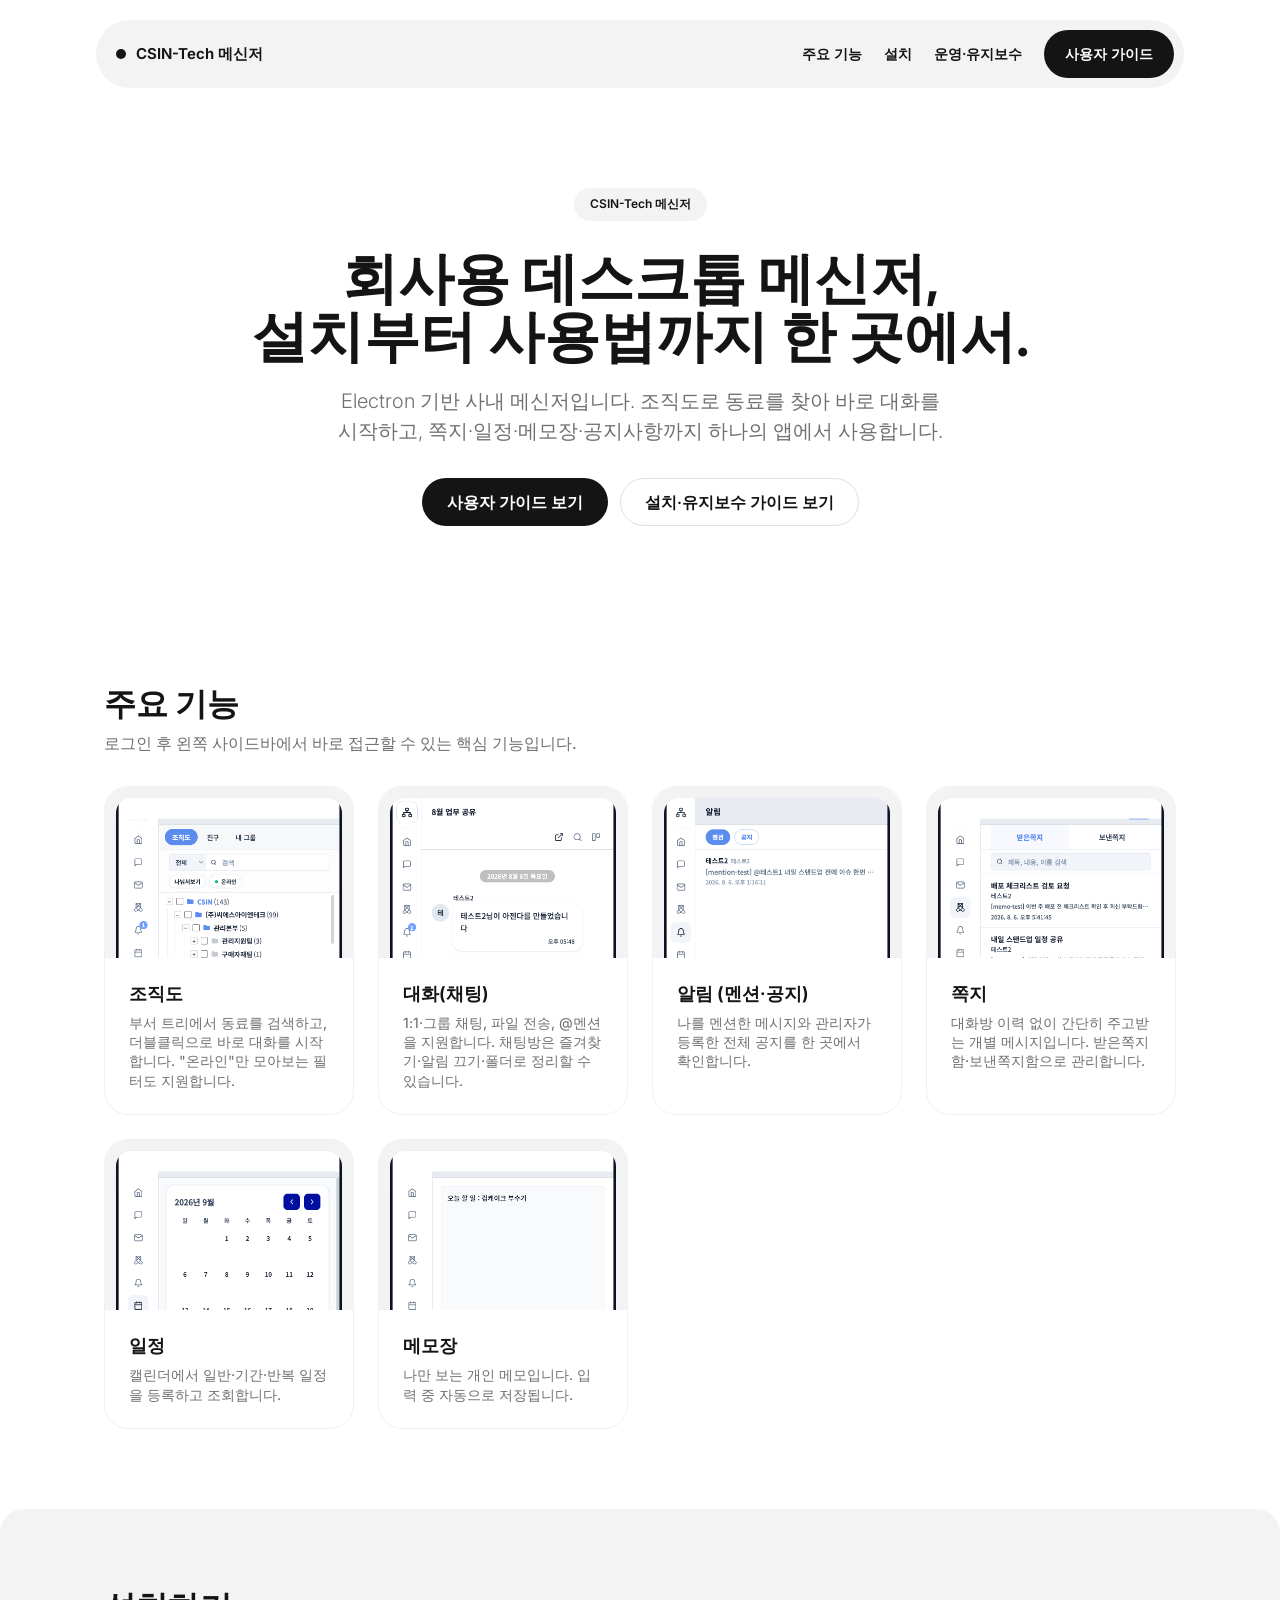
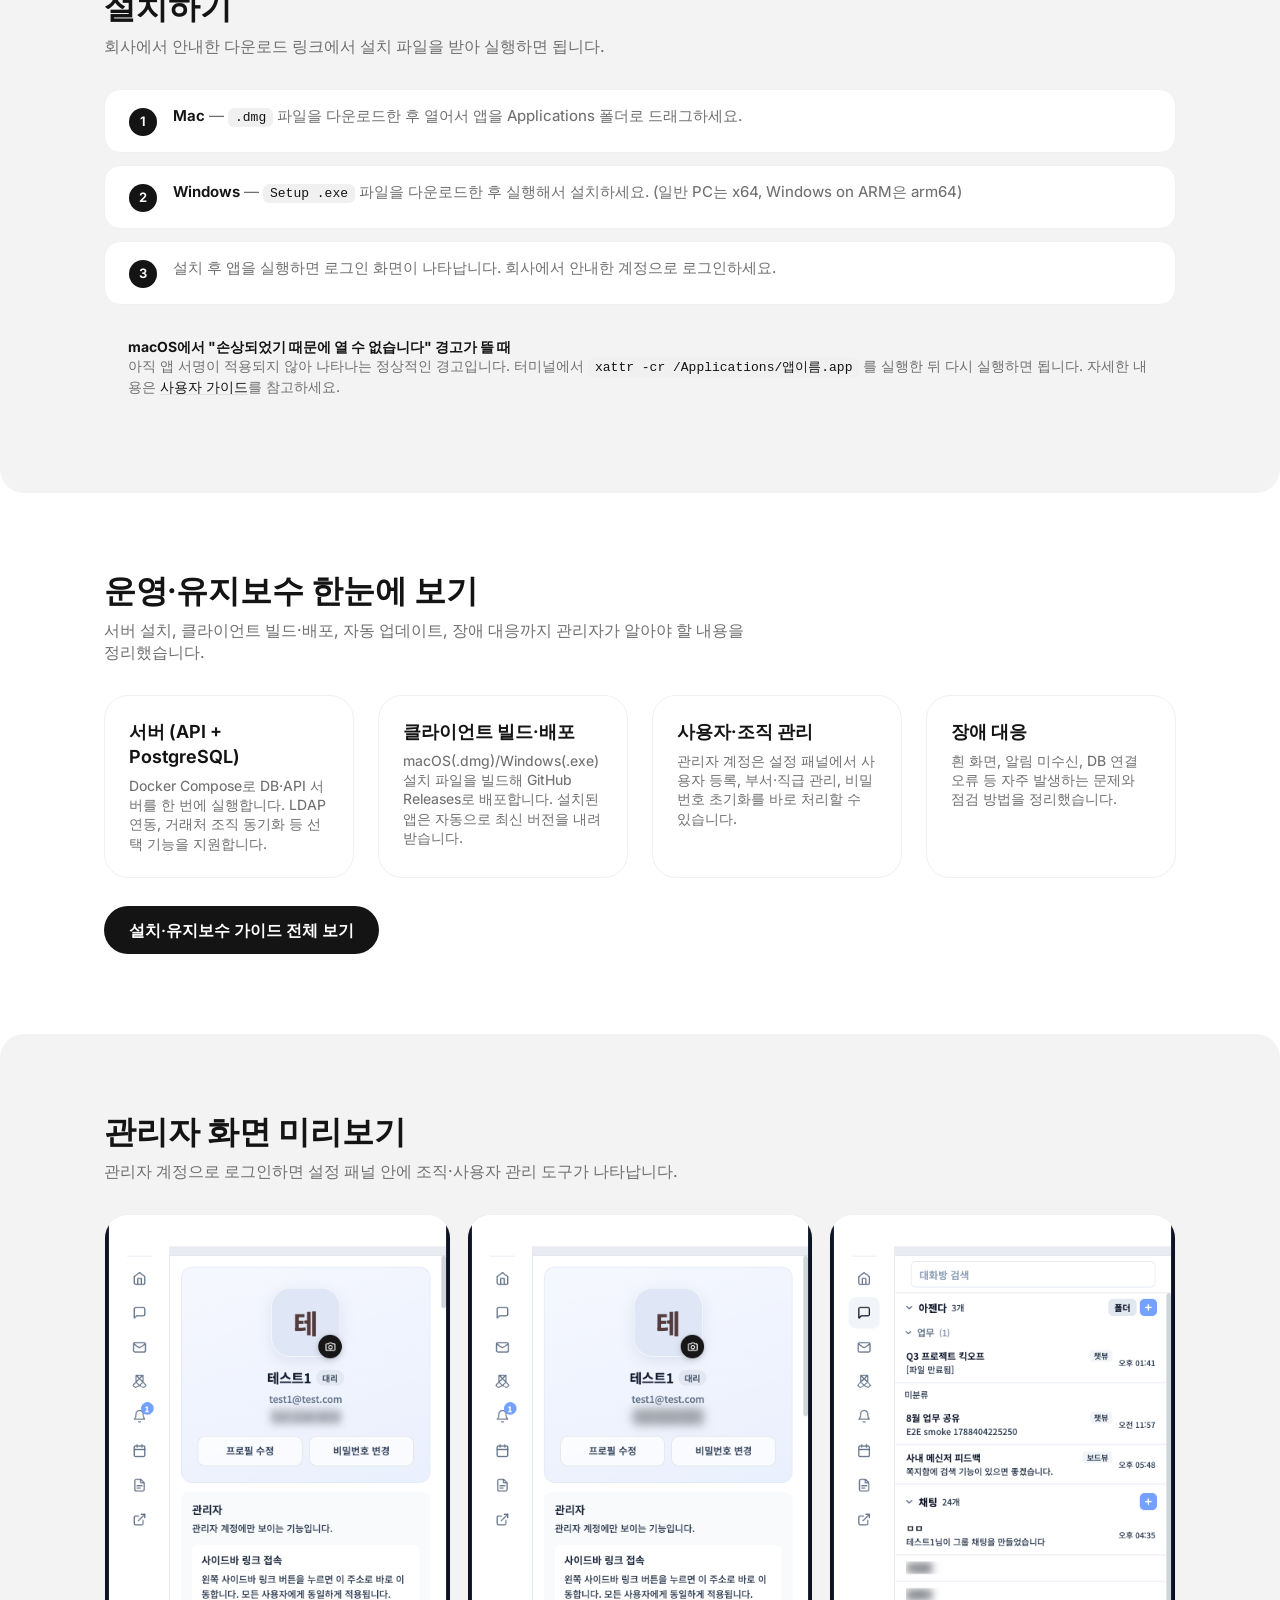
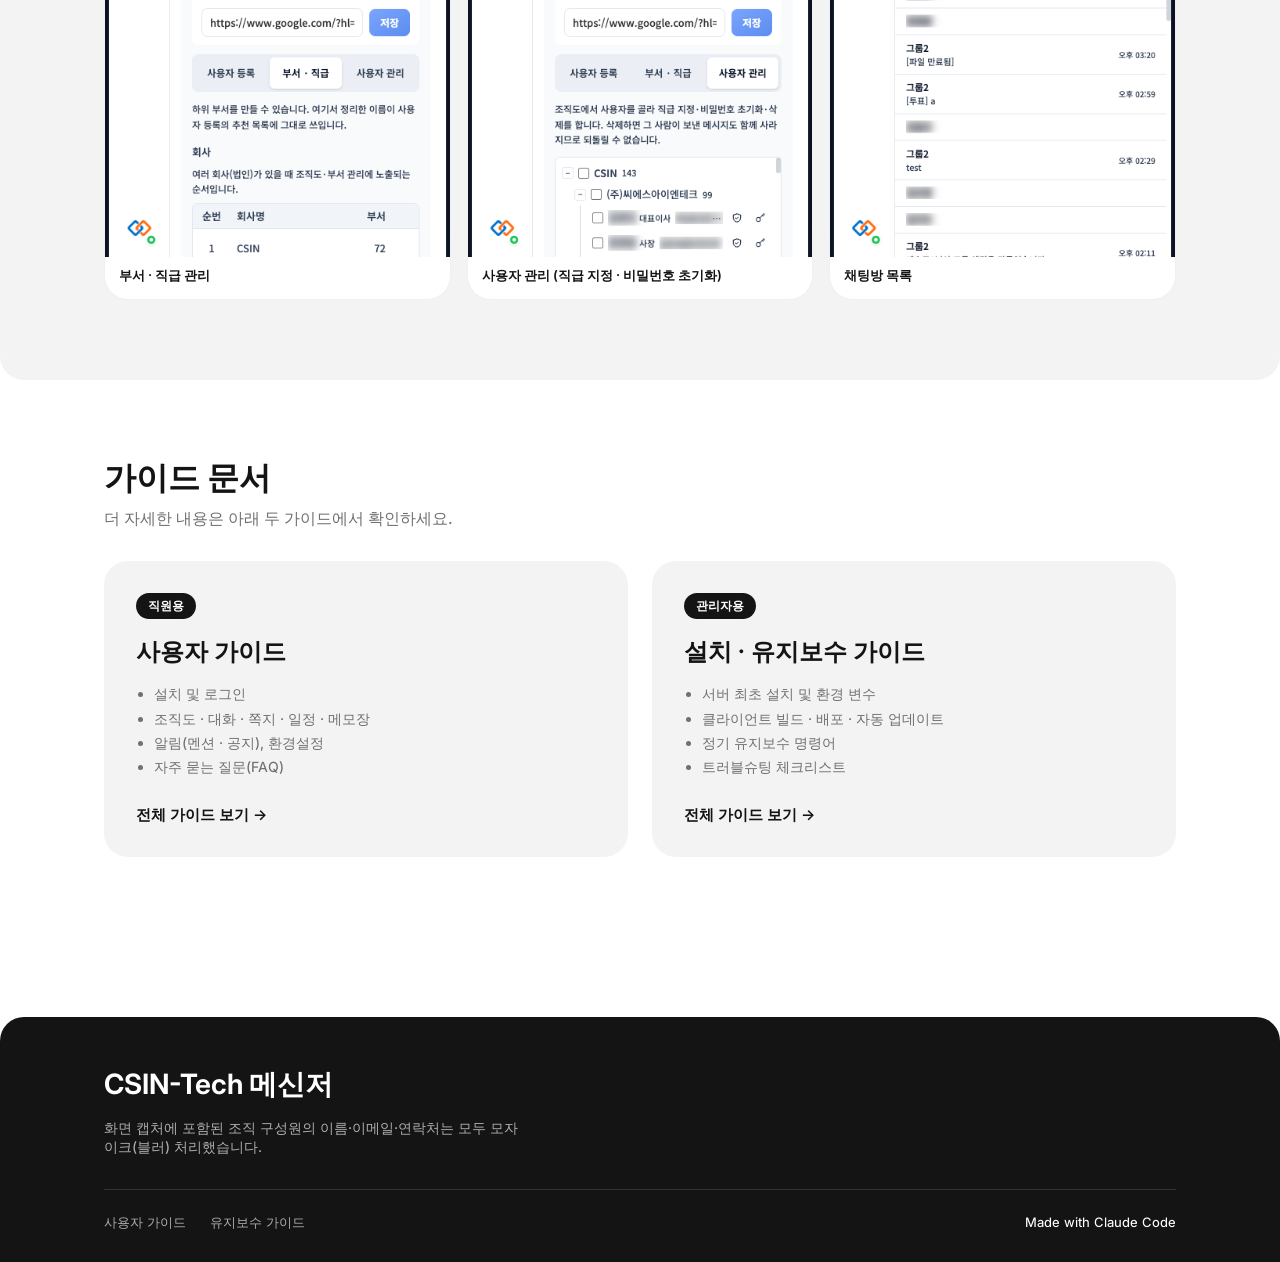
==== index.html @ 9ca67e1a "redesign: Mobbin 디자인 시스템(getdesign) 기반으로 레이아웃 재구성 - 모노크롬 갤러리 화이트 톤(잉크 블랙 on 화이트), 스타디움 필 버튼/내비,   섀도" ====
<!doctype html>
<html lang="ko">
<head>
<meta charset="utf-8" />
<meta name="viewport" content="width=device-width, initial-scale=1" />
<title>CSIN-Tech 메신저 가이드</title>
<meta name="description" content="CSIN-Tech 메신저 설치·유지보수 가이드와 사용자 가이드를 한 곳에서 확인하세요." />
<link rel="preconnect" href="https://fonts.googleapis.com" />
<link rel="preconnect" href="https://fonts.gstatic.com" crossorigin />
<link href="https://fonts.googleapis.com/css2?family=Inter:wght@300;450;600;650&display=swap" rel="stylesheet" />
<link rel="stylesheet" href="style.css" />
</head>
<body>

<nav class="nav">
  <div class="nav-pill">
    <a class="nav-brand" href="index.html"><span class="dot"></span> CSIN-Tech 메신저</a>
    <div class="nav-links">
      <a href="#features">주요 기능</a>
      <a href="#install">설치</a>
      <a href="#admin">운영·유지보수</a>
      <a class="btn btn-primary" href="user-guide.html">사용자 가이드</a>
    </div>
  </div>
</nav>

<header class="hero">
  <div class="wrap">
    <span class="eyebrow">CSIN-Tech 메신저</span>
    <h1>회사용 데스크톱 메신저,<br />설치부터 사용법까지 한 곳에서.</h1>
    <p class="lead">
      Electron 기반 사내 메신저입니다. 조직도로 동료를 찾아 바로 대화를 시작하고,
      쪽지·일정·메모장·공지사항까지 하나의 앱에서 사용합니다.
    </p>
    <div class="cta-row">
      <a class="btn btn-primary" href="user-guide.html">사용자 가이드 보기</a>
      <a class="btn btn-outline" href="install-guide.html">설치·유지보수 가이드 보기</a>
    </div>
  </div>
</header>

<section id="features">
  <div class="wrap">
    <div class="section-head">
      <h2 class="section-title">주요 기능</h2>
      <p class="section-sub">로그인 후 왼쪽 사이드바에서 바로 접근할 수 있는 핵심 기능입니다.</p>
    </div>
    <div class="grid">

      <div class="card">
        <div class="shot"><img src="docs/images/user-guide/orgchart-members.png" alt="조직도" /></div>
        <div class="body">
          <h3>조직도</h3>
          <p>부서 트리에서 동료를 검색하고, 더블클릭으로 바로 대화를 시작합니다. "온라인"만 모아보는 필터도 지원합니다.</p>
        </div>
      </div>

      <div class="card">
        <div class="shot"><img src="docs/images/user-guide/chatroom.png" alt="대화" /></div>
        <div class="body">
          <h3>대화(채팅)</h3>
          <p>1:1·그룹 채팅, 파일 전송, @멘션을 지원합니다. 채팅방은 즐겨찾기·알림 끄기·폴더로 정리할 수 있습니다.</p>
        </div>
      </div>

      <div class="card">
        <div class="shot"><img src="docs/images/user-guide/notifications-mention.png" alt="알림" /></div>
        <div class="body">
          <h3>알림 (멘션·공지)</h3>
          <p>나를 멘션한 메시지와 관리자가 등록한 전체 공지를 한 곳에서 확인합니다.</p>
        </div>
      </div>

      <div class="card">
        <div class="shot"><img src="docs/images/user-guide/memo-panel.png" alt="쪽지" /></div>
        <div class="body">
          <h3>쪽지</h3>
          <p>대화방 이력 없이 간단히 주고받는 개별 메시지입니다. 받은쪽지함·보낸쪽지함으로 관리합니다.</p>
        </div>
      </div>

      <div class="card">
        <div class="shot"><img src="docs/images/user-guide/schedule-panel.png" alt="일정" /></div>
        <div class="body">
          <h3>일정</h3>
          <p>캘린더에서 일반·기간·반복 일정을 등록하고 조회합니다.</p>
        </div>
      </div>

      <div class="card">
        <div class="shot"><img src="docs/images/user-guide/notepad-panel.png" alt="메모장" /></div>
        <div class="body">
          <h3>메모장</h3>
          <p>나만 보는 개인 메모입니다. 입력 중 자동으로 저장됩니다.</p>
        </div>
      </div>

    </div>
  </div>
</section>

<section class="alt" id="install">
  <div class="wrap">
    <div class="section-head">
      <h2 class="section-title">설치하기</h2>
      <p class="section-sub">회사에서 안내한 다운로드 링크에서 설치 파일을 받아 실행하면 됩니다.</p>
    </div>
    <div class="steps">
      <div class="step">
        <div class="num">1</div>
        <div class="txt"><b>Mac</b> — <code>.dmg</code> 파일을 다운로드한 후 열어서 앱을 Applications 폴더로 드래그하세요.</div>
      </div>
      <div class="step">
        <div class="num">2</div>
        <div class="txt"><b>Windows</b> — <code>Setup .exe</code> 파일을 다운로드한 후 실행해서 설치하세요. (일반 PC는 x64, Windows on ARM은 arm64)</div>
      </div>
      <div class="step">
        <div class="num">3</div>
        <div class="txt">설치 후 앱을 실행하면 로그인 화면이 나타납니다. 회사에서 안내한 계정으로 로그인하세요.</div>
      </div>
    </div>
    <div class="note">
      <b>macOS에서 "손상되었기 때문에 열 수 없습니다" 경고가 뜰 때</b><br />
      아직 앱 서명이 적용되지 않아 나타나는 정상적인 경고입니다. 터미널에서
      <code>xattr -cr /Applications/앱이름.app</code> 를 실행한 뒤 다시 실행하면 됩니다.
      자세한 내용은 <a href="user-guide.html">사용자 가이드</a>를 참고하세요.
    </div>
  </div>
</section>

<section id="admin">
  <div class="wrap">
    <div class="section-head">
      <h2 class="section-title">운영·유지보수 한눈에 보기</h2>
      <p class="section-sub">서버 설치, 클라이언트 빌드·배포, 자동 업데이트, 장애 대응까지 관리자가 알아야 할 내용을 정리했습니다.</p>
    </div>
    <div class="grid">
      <div class="card text-only"><div class="body">
        <h3>서버 (API + PostgreSQL)</h3>
        <p>Docker Compose로 DB·API 서버를 한 번에 실행합니다. LDAP 연동, 거래처 조직 동기화 등 선택 기능을 지원합니다.</p>
      </div></div>
      <div class="card text-only"><div class="body">
        <h3>클라이언트 빌드·배포</h3>
        <p>macOS(.dmg)/Windows(.exe) 설치 파일을 빌드해 GitHub Releases로 배포합니다. 설치된 앱은 자동으로 최신 버전을 내려받습니다.</p>
      </div></div>
      <div class="card text-only"><div class="body">
        <h3>사용자·조직 관리</h3>
        <p>관리자 계정은 설정 패널에서 사용자 등록, 부서·직급 관리, 비밀번호 초기화를 바로 처리할 수 있습니다.</p>
      </div></div>
      <div class="card text-only"><div class="body">
        <h3>장애 대응</h3>
        <p>흰 화면, 알림 미수신, DB 연결 오류 등 자주 발생하는 문제와 점검 방법을 정리했습니다.</p>
      </div></div>
    </div>
    <div class="cta-row" style="margin-top:28px; justify-content:flex-start;">
      <a class="btn btn-primary" href="install-guide.html">설치·유지보수 가이드 전체 보기</a>
    </div>
  </div>
</section>

<section class="alt">
  <div class="wrap">
    <div class="section-head">
      <h2 class="section-title">관리자 화면 미리보기</h2>
      <p class="section-sub">관리자 계정으로 로그인하면 설정 패널 안에 조직·사용자 관리 도구가 나타납니다.</p>
    </div>
    <div class="gallery">
      <figure>
        <img src="docs/images/user-guide/settings-admin-dept.png" alt="부서 · 직급 관리" />
        <figcaption>부서 · 직급 관리</figcaption>
      </figure>
      <figure>
        <img src="docs/images/user-guide/settings-admin-users.png" alt="사용자 관리" />
        <figcaption>사용자 관리 (직급 지정 · 비밀번호 초기화)</figcaption>
      </figure>
      <figure>
        <img src="docs/images/user-guide/rooms-list.png" alt="채팅방 목록" />
        <figcaption>채팅방 목록</figcaption>
      </figure>
    </div>
  </div>
</section>

<section>
  <div class="wrap">
    <div class="section-head">
      <h2 class="section-title">가이드 문서</h2>
      <p class="section-sub">더 자세한 내용은 아래 두 가이드에서 확인하세요.</p>
    </div>
    <div class="guide-cards">
      <div class="guide-card">
        <span class="tag">직원용</span>
        <h3>사용자 가이드</h3>
        <ul>
          <li>설치 및 로그인</li>
          <li>조직도 · 대화 · 쪽지 · 일정 · 메모장</li>
          <li>알림(멘션 · 공지), 환경설정</li>
          <li>자주 묻는 질문(FAQ)</li>
        </ul>
        <a class="go" href="user-guide.html">전체 가이드 보기 →</a>
      </div>
      <div class="guide-card">
        <span class="tag">관리자용</span>
        <h3>설치 · 유지보수 가이드</h3>
        <ul>
          <li>서버 최초 설치 및 환경 변수</li>
          <li>클라이언트 빌드 · 배포 · 자동 업데이트</li>
          <li>정기 유지보수 명령어</li>
          <li>트러블슈팅 체크리스트</li>
        </ul>
        <a class="go" href="install-guide.html">전체 가이드 보기 →</a>
      </div>
    </div>
  </div>
</section>

<footer class="site-footer">
  <div class="wrap">
    <div class="wordmark">CSIN-Tech 메신저</div>
    <p class="tagline">화면 캡처에 포함된 조직 구성원의 이름·이메일·연락처는 모두 모자이크(블러) 처리했습니다.</p>
    <div class="cols">
      <div class="links">
        <a href="user-guide.html">사용자 가이드</a>
        <a href="install-guide.html">유지보수 가이드</a>
      </div>
      <div class="links">
        <span>Made with Claude Code</span>
      </div>
    </div>
  </div>
</footer>

</body>
</html>
---- style.css ----
/* ============================================================
   Design tokens — adapted from DESIGN.md (Mobbin analysis)
   Saans substituted with Inter (variable) per DESIGN.md guidance:
   652 -> 650, 456 -> 450, 300 -> 300, line-heights unchanged.
   ============================================================ */
:root {
  color-scheme: light;

  --primary: #141414;
  --on-primary: #ffffff;
  --ink: #141414;
  --ink-soft: #262626;
  --text-muted: #707070;
  --text-faint: #adadad;
  --canvas: #ffffff;
  --canvas-soft: #f3f3f3;
  --field: #f0f0f0;
  --hairline-soft: #f0f0f0;
  --hairline: #e0e0e0;
  --accent: #0066ff;

  --radius-none: 0px;
  --radius-sm: 16px;
  --radius-md: 24px;
  --radius-full: 9999px;

  --sp-xxs: 4px;
  --sp-xs: 8px;
  --sp-sm: 12px;
  --sp-md: 16px;
  --sp-lg: 24px;
  --sp-xl: 32px;
  --sp-xxl: 48px;
  --sp-section: 80px;
  --sp-section-lg: 120px;

  --maxw: 1120px;
  --font: "Inter", -apple-system, BlinkMacSystemFont, "Apple SD Gothic Neo",
    "Malgun Gothic", "Segoe UI", Roboto, sans-serif;
}

* { box-sizing: border-box; }

html, body {
  margin: 0;
  padding: 0;
  background: var(--canvas);
  color: var(--ink);
  font-family: var(--font);
  font-weight: 450;
  line-height: 1.38;
  -webkit-font-smoothing: antialiased;
}

img { max-width: 100%; display: block; }

a { color: var(--ink); text-decoration: underline; text-decoration-color: var(--hairline); text-underline-offset: 2px; }
a:hover { text-decoration-color: currentColor; }

.wrap {
  max-width: var(--maxw);
  margin: 0 auto;
  padding: 0 24px;
}

/* ---------- Floating pill nav ---------- */
.nav {
  position: sticky;
  top: 20px;
  z-index: 20;
  display: flex;
  justify-content: center;
  padding: 0 16px;
}
.nav-pill {
  width: 100%;
  max-width: calc(var(--maxw) - 32px);
  display: flex;
  align-items: center;
  justify-content: space-between;
  gap: 16px;
  background: var(--canvas-soft);
  border-radius: var(--radius-full);
  padding: 10px 10px 10px 20px;
}
.nav-brand {
  display: flex;
  align-items: center;
  gap: 10px;
  font-weight: 650;
  font-size: 15px;
  color: var(--ink);
  text-decoration: none;
  white-space: nowrap;
}
.nav-brand .dot {
  width: 10px; height: 10px; border-radius: 50%;
  background: var(--primary);
  flex-shrink: 0;
}
.nav-links {
  display: flex;
  align-items: center;
  gap: 22px;
  font-size: 14px;
  font-weight: 600;
}
.nav-links a:not(.btn) { color: var(--ink); text-decoration: none; }
.nav-links a:not(.btn):hover { color: var(--text-muted); }
.nav-links .btn { padding: 10px 20px; font-size: 14px; }

/* ---------- Buttons (stadium pills, per DESIGN.md) ---------- */
.btn {
  display: inline-flex;
  align-items: center;
  justify-content: center;
  gap: 8px;
  height: 48px;
  padding: 0 24px;
  border-radius: var(--radius-full);
  font-weight: 600;
  font-size: 16px;
  border: 1px solid transparent;
  text-decoration: none !important;
  white-space: nowrap;
}
.btn-primary { background: var(--primary); color: var(--on-primary); }
.btn-primary:hover { background: var(--ink-soft); }
.btn-outline { background: var(--canvas); color: var(--ink); border-color: var(--hairline); }
.btn-outline:hover { border-color: var(--ink); }
.btn-soft { background: var(--canvas-soft); color: var(--ink); }
.btn-soft:hover { background: var(--field); }

/* ---------- Hero ---------- */
.hero {
  padding: var(--sp-section-lg) 0 var(--sp-section);
  text-align: center;
}
.eyebrow {
  display: inline-flex;
  align-items: center;
  gap: 6px;
  font-size: 12px;
  font-weight: 600;
  color: var(--ink);
  background: var(--canvas-soft);
  padding: 8px 16px;
  border-radius: var(--radius-full);
  margin-bottom: 28px;
}
.hero h1 {
  font-size: clamp(32px, 5.4vw, 56px);
  font-weight: 650;
  line-height: 1.05;
  letter-spacing: 0;
  margin: 0 0 20px;
}
.hero p.lead {
  color: var(--text-muted);
  font-weight: 300;
  font-size: clamp(16px, 2vw, 20px);
  line-height: 1.5;
  max-width: 620px;
  margin: 0 auto var(--sp-xl);
}
.cta-row { display: flex; gap: 12px; justify-content: center; flex-wrap: wrap; }

/* ---------- Sections ---------- */
section { padding: var(--sp-section) 0; }
section.alt { background: var(--canvas-soft); border-radius: var(--radius-md); }
.section-head { max-width: 640px; margin: 0 0 var(--sp-xl); }
h2.section-title {
  font-size: clamp(24px, 3.2vw, 32px);
  font-weight: 650;
  line-height: 1.13;
  margin: 0 0 10px;
}
p.section-sub { color: var(--text-muted); font-size: 16px; margin: 0; }

/* ---------- Feature grid ---------- */
.grid {
  display: grid;
  grid-template-columns: repeat(auto-fit, minmax(240px, 1fr));
  gap: var(--sp-lg);
}
.card {
  background: var(--canvas);
  border: 1px solid var(--hairline-soft);
  border-radius: var(--radius-md);
  overflow: hidden;
  display: flex;
  flex-direction: column;
}
.card .shot {
  aspect-ratio: 16 / 11;
  overflow: hidden;
  background: var(--canvas-soft);
  padding: 10px 10px 0;
}
.card .shot img {
  width: 100%;
  height: 100%;
  object-fit: cover;
  object-position: top center;
  border-radius: var(--radius-sm) var(--radius-sm) 0 0;
  border: 1px solid var(--hairline-soft);
  border-bottom: none;
}
.card .body { padding: var(--sp-lg); }
.card h3 { margin: 0 0 6px; font-size: 18px; font-weight: 650; }
.card p { margin: 0; font-size: 14px; color: var(--text-muted); }
.card.text-only .body { padding: var(--sp-lg); }

/* ---------- Guide cards ---------- */
.guide-cards {
  display: grid;
  grid-template-columns: repeat(auto-fit, minmax(300px, 1fr));
  gap: var(--sp-lg);
}
.guide-card {
  background: var(--canvas-soft);
  border-radius: var(--radius-md);
  padding: var(--sp-xl);
  display: flex;
  flex-direction: column;
  gap: var(--sp-sm);
}
.guide-card .tag {
  display: inline-flex;
  align-self: flex-start;
  font-size: 12px;
  font-weight: 600;
  color: var(--on-primary);
  background: var(--primary);
  padding: 5px 12px;
  border-radius: var(--radius-full);
}
.guide-card h3 { margin: 4px 0 0; font-size: 24px; font-weight: 650; }
.guide-card ul {
  margin: 4px 0 0;
  padding-left: 18px;
  color: var(--text-muted);
  font-size: 14px;
  display: flex;
  flex-direction: column;
  gap: 5px;
}
.guide-card .go {
  margin-top: auto;
  padding-top: var(--sp-md);
  font-weight: 600;
  font-size: 15px;
  text-decoration: none;
}
.guide-card .go:hover { color: var(--text-muted); }

/* ---------- Steps ---------- */
.steps { display: grid; gap: var(--sp-sm); }
.step {
  display: flex;
  align-items: flex-start;
  gap: var(--sp-md);
  background: var(--canvas);
  border: 1px solid var(--hairline-soft);
  border-radius: var(--radius-sm);
  padding: var(--sp-md) var(--sp-lg);
}
.step .num {
  flex-shrink: 0;
  width: 28px; height: 28px;
  border-radius: 50%;
  background: var(--primary);
  color: var(--on-primary);
  font-weight: 650;
  font-size: 13px;
  display: flex; align-items: center; justify-content: center;
  margin-top: 2px;
}
.step .txt { font-size: 15px; color: var(--text-muted); }
.step .txt b { color: var(--ink); font-weight: 650; }
.step code, .note code {
  background: var(--field);
  border-radius: 6px;
  padding: 2px 7px;
  font-size: 13px;
  color: var(--ink);
  font-family: ui-monospace, "SF Mono", Menlo, monospace;
}

.note {
  margin-top: var(--sp-md);
  font-size: 14px;
  color: var(--text-muted);
  background: var(--canvas-soft);
  border-radius: var(--radius-sm);
  padding: var(--sp-md) var(--sp-lg);
}
.note b { color: var(--ink); }

/* ---------- Screenshot gallery ---------- */
.gallery {
  display: grid;
  grid-template-columns: repeat(auto-fit, minmax(220px, 1fr));
  gap: var(--sp-md);
}
.gallery figure {
  margin: 0;
  background: var(--canvas);
  border: 1px solid var(--hairline-soft);
  border-radius: var(--radius-md);
  overflow: hidden;
}
.gallery img { display: block; width: 100%; }
.gallery figcaption {
  font-size: 13px;
  font-weight: 600;
  color: var(--ink);
  padding: 10px 14px 14px;
}

/* ---------- Footer (ink band, polarity inversion) ---------- */
footer.site-footer {
  background: var(--ink);
  color: var(--on-primary);
  border-radius: var(--radius-md) var(--radius-md) 0 0;
  margin-top: var(--sp-section);
  padding: var(--sp-xxl) 0 var(--sp-xl);
}
footer.site-footer .wordmark { font-size: 28px; font-weight: 650; margin-bottom: 8px; }
footer.site-footer .tagline { color: var(--text-faint); font-size: 14px; max-width: 420px; }
footer.site-footer .cols {
  display: flex;
  justify-content: space-between;
  align-items: flex-end;
  flex-wrap: wrap;
  gap: var(--sp-lg);
  margin-top: var(--sp-xl);
  padding-top: var(--sp-lg);
  border-top: 1px solid rgba(255,255,255,0.12);
}
footer.site-footer a { color: var(--text-faint); text-decoration: none; }
footer.site-footer a:hover { color: var(--on-primary); }
footer.site-footer .links { display: flex; gap: var(--sp-lg); font-size: 13px; }

@media (max-width: 640px) {
  .nav-links a:not(.btn) { display: none; }
}

/* ============================================================
   Markdown viewer page
   ============================================================ */
body.viewer .wrap.doc {
  max-width: 760px;
  padding-top: var(--sp-xxl);
  padding-bottom: 100px;
}
.back-pill {
  display: inline-flex;
  align-items: center;
  gap: 6px;
  font-size: 13px;
  font-weight: 600;
  color: var(--ink);
  background: var(--canvas-soft);
  padding: 8px 16px;
  border-radius: var(--radius-full);
  text-decoration: none;
  margin-bottom: var(--sp-xl);
}
.back-pill:hover { background: var(--field); }

.doc-content h1 { font-size: 36px; font-weight: 650; line-height: 1.1; margin: 0 0 8px; }
.doc-content h2 {
  font-size: 22px;
  font-weight: 650;
  margin-top: 48px;
  padding-top: var(--sp-lg);
  border-top: 1px solid var(--hairline);
}
.doc-content h3 { font-size: 17px; font-weight: 650; margin-top: 28px; }
.doc-content p, .doc-content li { color: var(--ink-soft); font-size: 15.5px; }
.doc-content > p:first-of-type { color: var(--text-muted); font-weight: 300; font-size: 18px; }
.doc-content code {
  background: var(--field);
  border-radius: 6px;
  padding: 2px 7px;
  font-size: 13.5px;
  color: var(--ink);
  font-family: ui-monospace, "SF Mono", Menlo, monospace;
}
.doc-content pre {
  background: var(--ink);
  border-radius: var(--radius-sm);
  padding: var(--sp-md) var(--sp-lg);
  overflow-x: auto;
}
.doc-content pre code { background: none; padding: 0; color: #f3f3f3; }
.doc-content blockquote {
  margin: var(--sp-lg) 0;
  padding: var(--sp-md) var(--sp-lg);
  background: var(--canvas-soft);
  border-radius: var(--radius-sm);
  color: var(--ink-soft);
}
.doc-content blockquote p { margin: 4px 0; }
.doc-content table {
  width: 100%;
  border-collapse: collapse;
  font-size: 14px;
  margin: var(--sp-lg) 0;
}
.doc-content th, .doc-content td {
  border-bottom: 1px solid var(--hairline);
  padding: 10px 12px;
  text-align: left;
}
.doc-content th { background: var(--canvas-soft); font-weight: 650; }
.doc-content img {
  border-radius: var(--radius-md);
  border: 1px solid var(--hairline-soft);
  margin: var(--sp-md) 0;
}
.doc-content hr { border: none; border-top: 1px solid var(--hairline); margin: var(--sp-xl) 0; }
.doc-content a { font-weight: 600; }
.doc-loading { color: var(--text-muted); padding: 40px 0; }
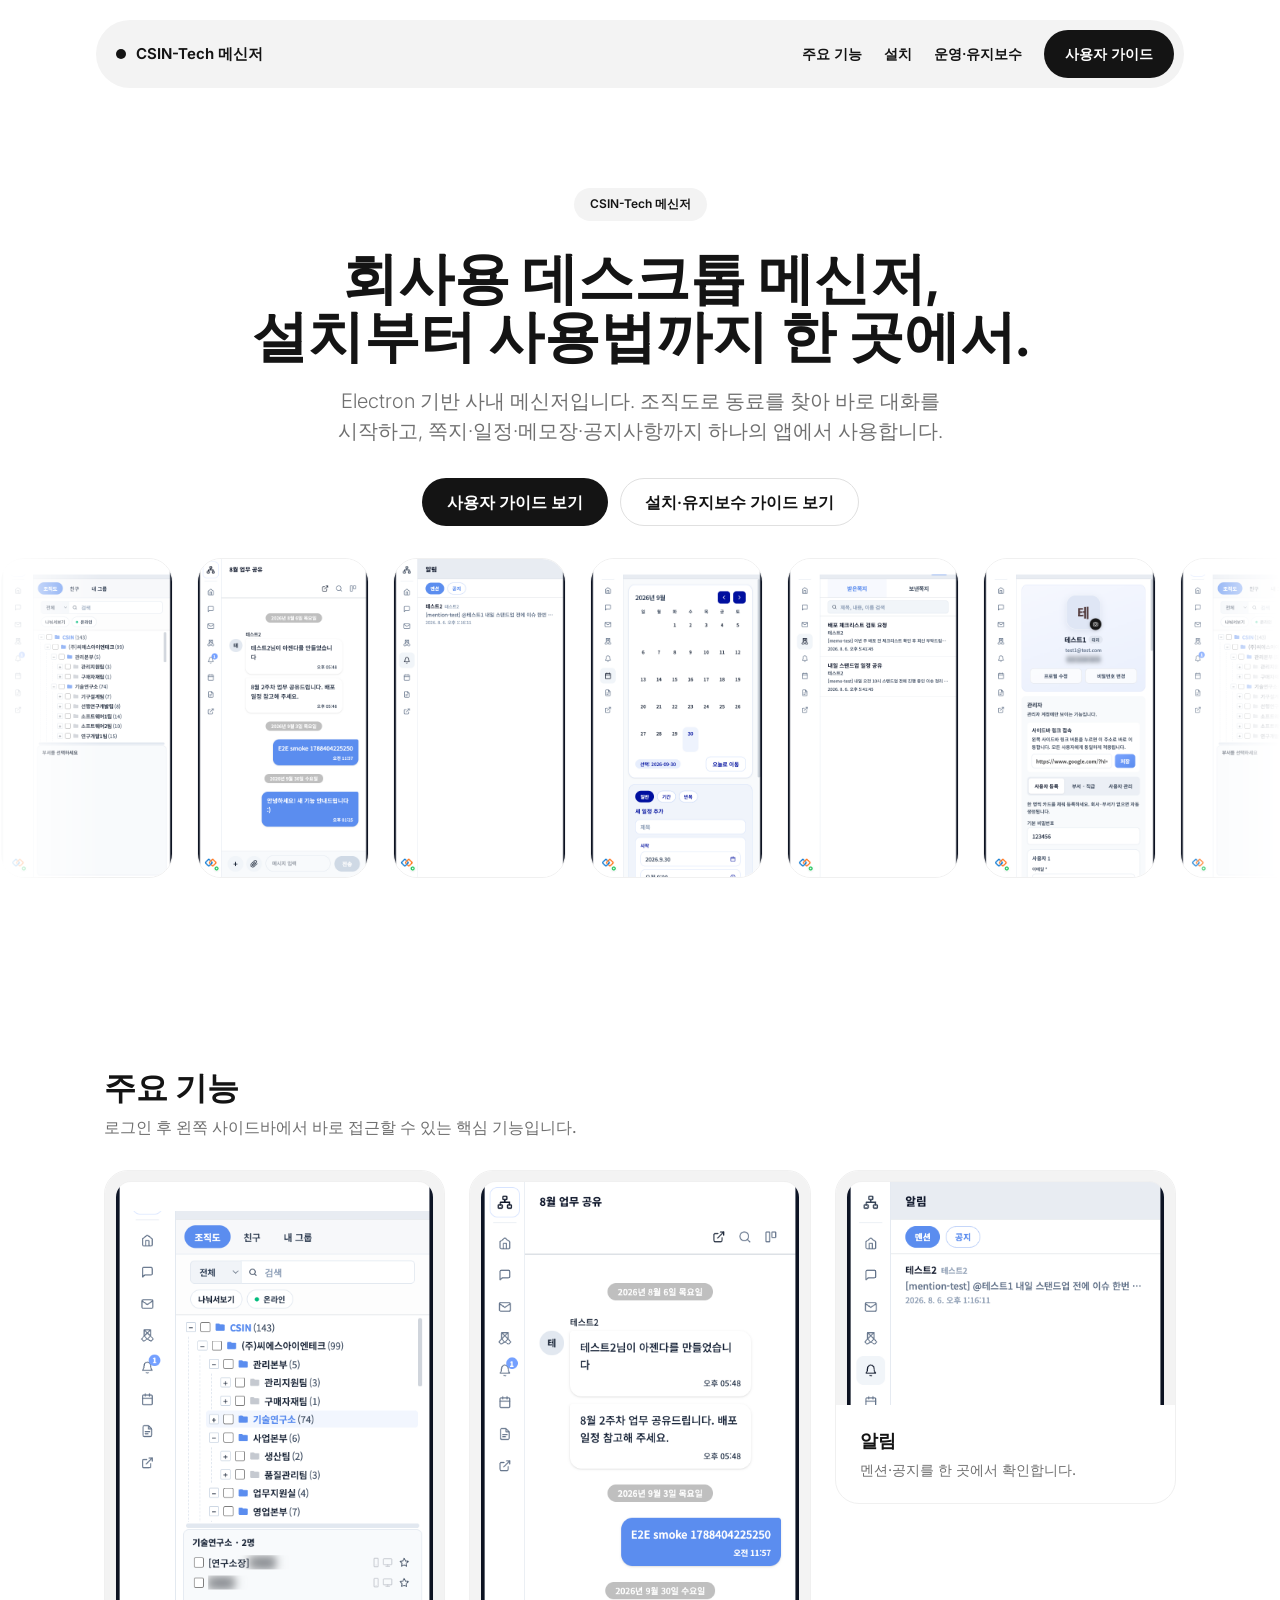
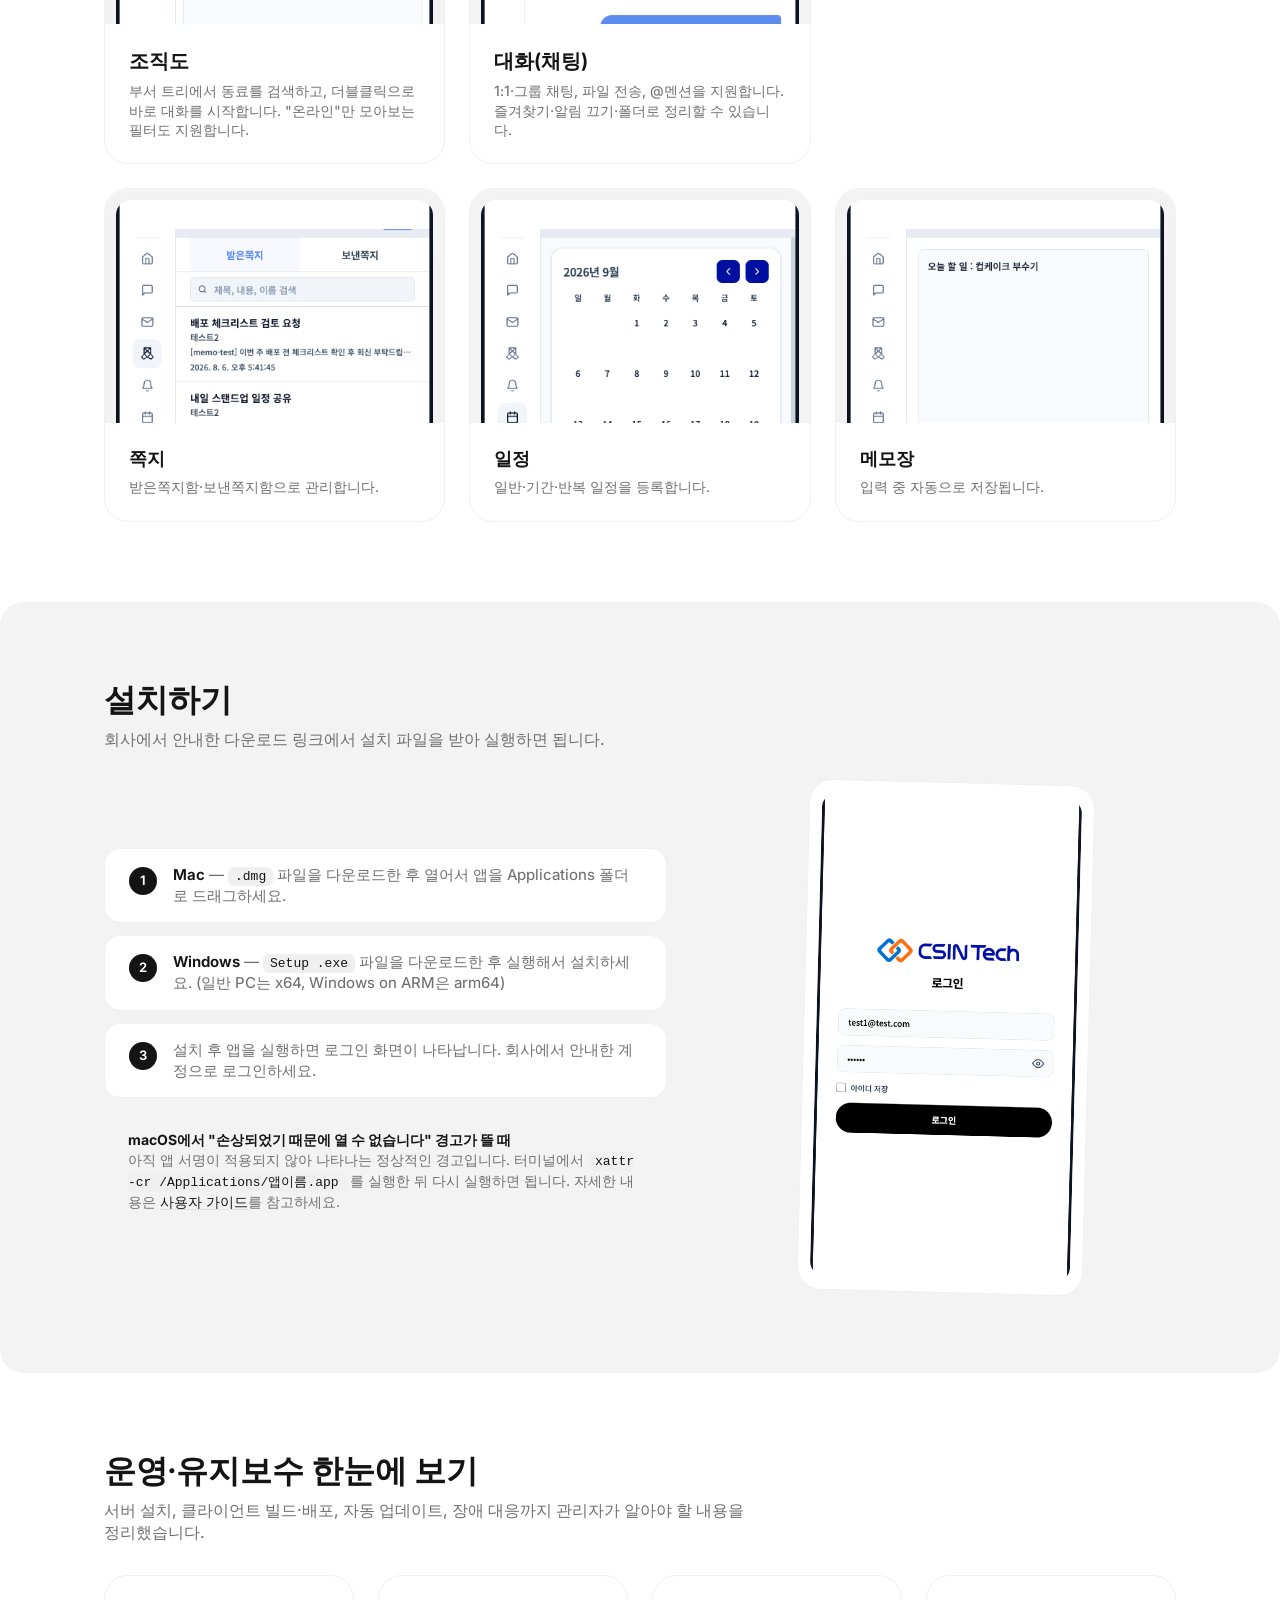
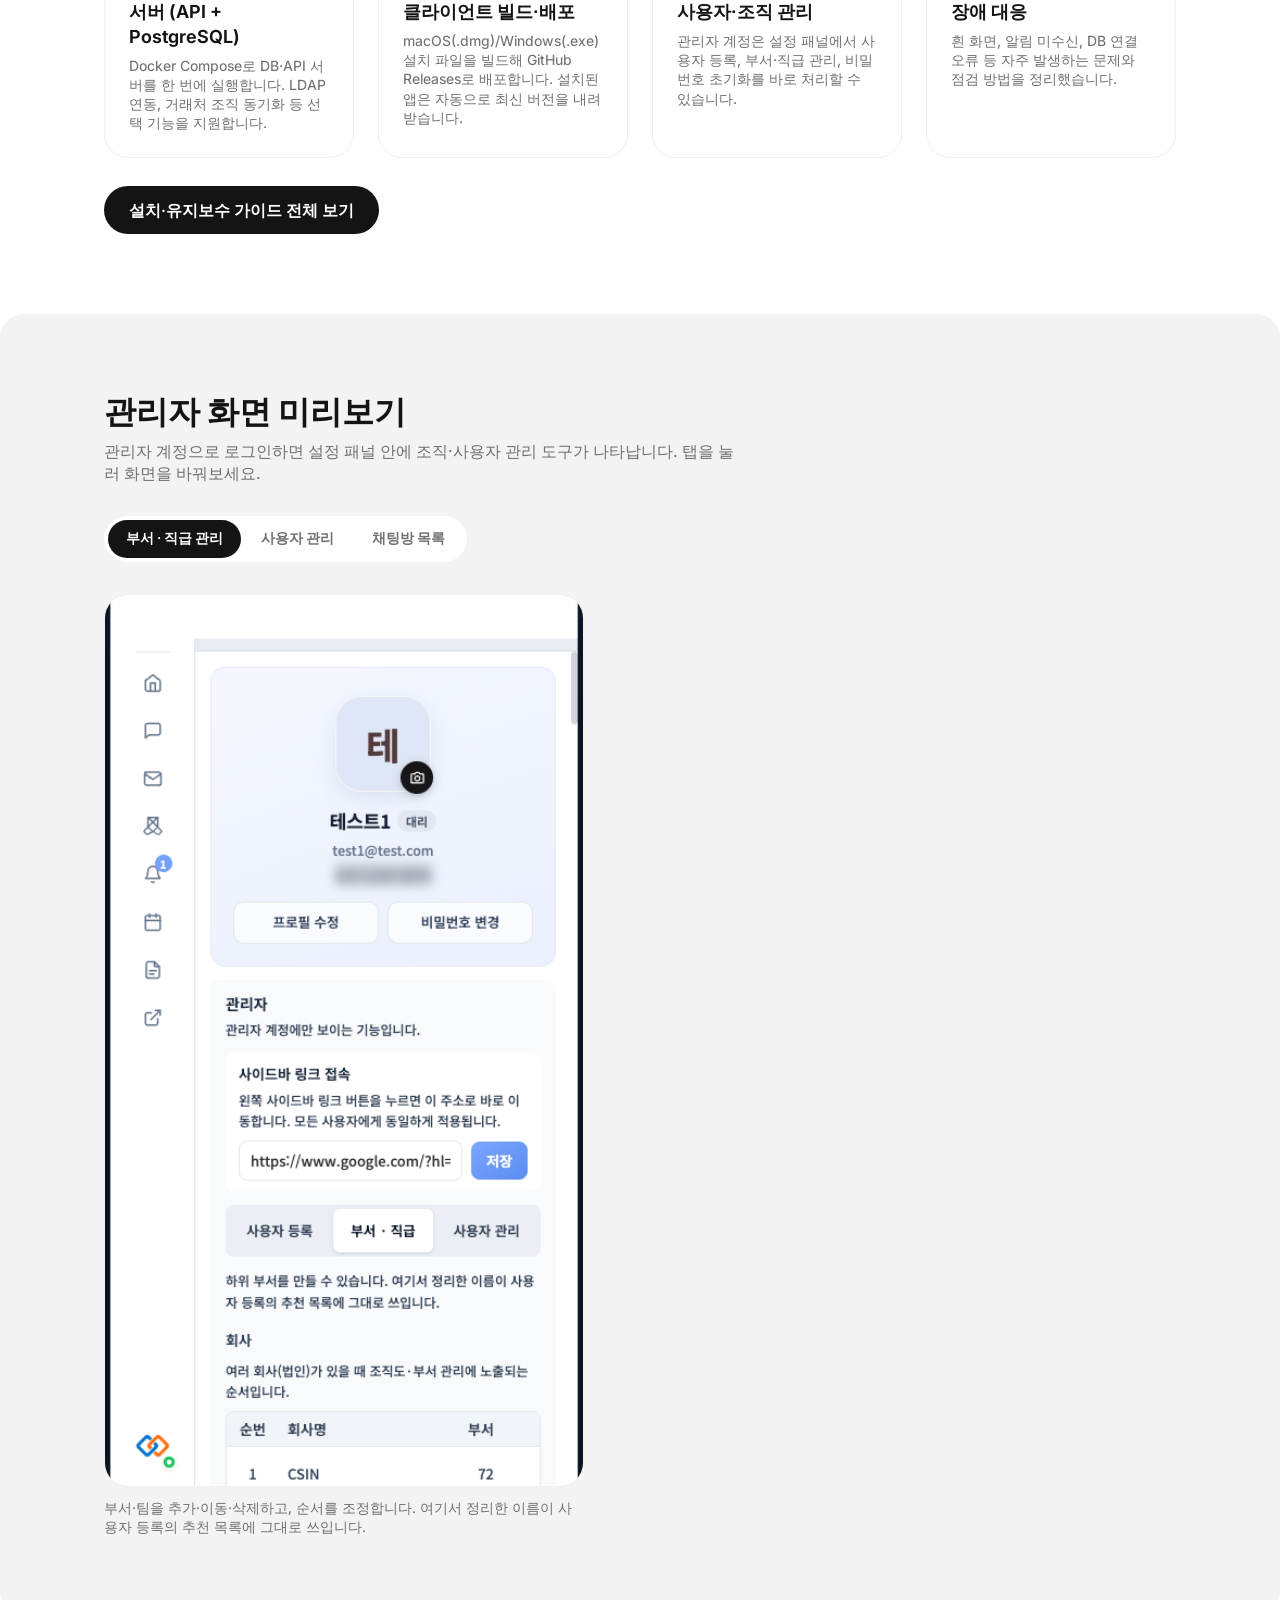
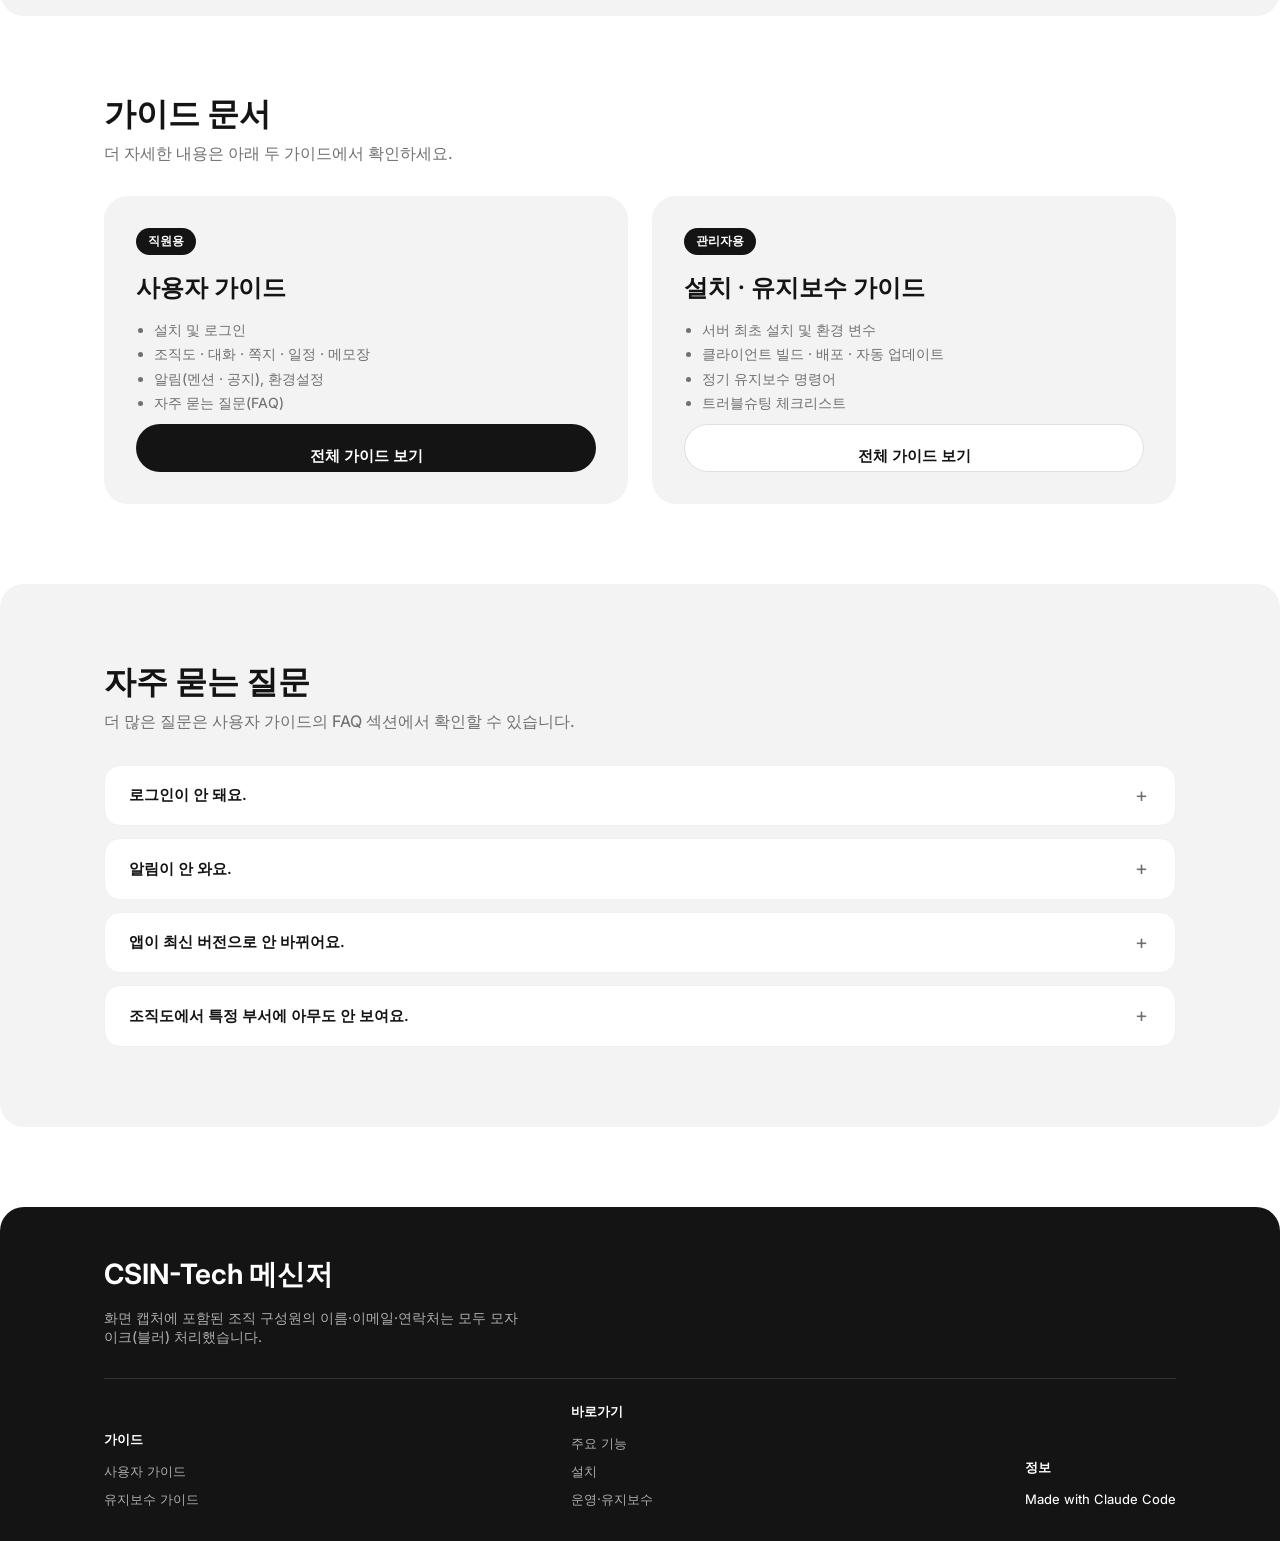
==== commit 72d68a56: "redesign: 레이아웃 구조 전면 개편 (초안이 아닌 개선안) 색상/타이포만 바꾸는 데서 그치지 않고 섹션별 레이아웃 자체를 다시 짰다.  - 히어로 바로 아래 스크린샷 무한 " ====
--- a/index.html
+++ b/index.html
@@ -37,6 +37,24 @@
       <a class="btn btn-outline" href="install-guide.html">설치·유지보수 가이드 보기</a>
     </div>
   </div>
+
+  <div class="marquee" aria-hidden="true">
+    <div class="marquee-track" id="marquee-track">
+      <img src="docs/images/user-guide/orgchart.png" alt="" />
+      <img src="docs/images/user-guide/chatroom.png" alt="" />
+      <img src="docs/images/user-guide/notifications-mention.png" alt="" />
+      <img src="docs/images/user-guide/schedule-panel.png" alt="" />
+      <img src="docs/images/user-guide/memo-panel.png" alt="" />
+      <img src="docs/images/user-guide/settings-panel.png" alt="" />
+      <!-- duplicated for seamless loop -->
+      <img src="docs/images/user-guide/orgchart.png" alt="" />
+      <img src="docs/images/user-guide/chatroom.png" alt="" />
+      <img src="docs/images/user-guide/notifications-mention.png" alt="" />
+      <img src="docs/images/user-guide/schedule-panel.png" alt="" />
+      <img src="docs/images/user-guide/memo-panel.png" alt="" />
+      <img src="docs/images/user-guide/settings-panel.png" alt="" />
+    </div>
+  </div>
 </header>
 
 <section id="features">
@@ -45,9 +63,9 @@
       <h2 class="section-title">주요 기능</h2>
       <p class="section-sub">로그인 후 왼쪽 사이드바에서 바로 접근할 수 있는 핵심 기능입니다.</p>
     </div>
-    <div class="grid">
-
-      <div class="card">
+    <div class="bento">
+
+      <div class="card feature-lg">
         <div class="shot"><img src="docs/images/user-guide/orgchart-members.png" alt="조직도" /></div>
         <div class="body">
           <h3>조직도</h3>
@@ -55,19 +73,19 @@
         </div>
       </div>
 
-      <div class="card">
+      <div class="card feature-lg">
         <div class="shot"><img src="docs/images/user-guide/chatroom.png" alt="대화" /></div>
         <div class="body">
           <h3>대화(채팅)</h3>
-          <p>1:1·그룹 채팅, 파일 전송, @멘션을 지원합니다. 채팅방은 즐겨찾기·알림 끄기·폴더로 정리할 수 있습니다.</p>
+          <p>1:1·그룹 채팅, 파일 전송, @멘션을 지원합니다. 즐겨찾기·알림 끄기·폴더로 정리할 수 있습니다.</p>
         </div>
       </div>
 
       <div class="card">
         <div class="shot"><img src="docs/images/user-guide/notifications-mention.png" alt="알림" /></div>
         <div class="body">
-          <h3>알림 (멘션·공지)</h3>
-          <p>나를 멘션한 메시지와 관리자가 등록한 전체 공지를 한 곳에서 확인합니다.</p>
+          <h3>알림</h3>
+          <p>멘션·공지를 한 곳에서 확인합니다.</p>
         </div>
       </div>
 
@@ -75,7 +93,7 @@
         <div class="shot"><img src="docs/images/user-guide/memo-panel.png" alt="쪽지" /></div>
         <div class="body">
           <h3>쪽지</h3>
-          <p>대화방 이력 없이 간단히 주고받는 개별 메시지입니다. 받은쪽지함·보낸쪽지함으로 관리합니다.</p>
+          <p>받은쪽지함·보낸쪽지함으로 관리합니다.</p>
         </div>
       </div>
 
@@ -83,7 +101,7 @@
         <div class="shot"><img src="docs/images/user-guide/schedule-panel.png" alt="일정" /></div>
         <div class="body">
           <h3>일정</h3>
-          <p>캘린더에서 일반·기간·반복 일정을 등록하고 조회합니다.</p>
+          <p>일반·기간·반복 일정을 등록합니다.</p>
         </div>
       </div>
 
@@ -91,7 +109,7 @@
         <div class="shot"><img src="docs/images/user-guide/notepad-panel.png" alt="메모장" /></div>
         <div class="body">
           <h3>메모장</h3>
-          <p>나만 보는 개인 메모입니다. 입력 중 자동으로 저장됩니다.</p>
+          <p>입력 중 자동으로 저장됩니다.</p>
         </div>
       </div>
 
@@ -105,25 +123,32 @@
       <h2 class="section-title">설치하기</h2>
       <p class="section-sub">회사에서 안내한 다운로드 링크에서 설치 파일을 받아 실행하면 됩니다.</p>
     </div>
-    <div class="steps">
-      <div class="step">
-        <div class="num">1</div>
-        <div class="txt"><b>Mac</b> — <code>.dmg</code> 파일을 다운로드한 후 열어서 앱을 Applications 폴더로 드래그하세요.</div>
-      </div>
-      <div class="step">
-        <div class="num">2</div>
-        <div class="txt"><b>Windows</b> — <code>Setup .exe</code> 파일을 다운로드한 후 실행해서 설치하세요. (일반 PC는 x64, Windows on ARM은 arm64)</div>
-      </div>
-      <div class="step">
-        <div class="num">3</div>
-        <div class="txt">설치 후 앱을 실행하면 로그인 화면이 나타납니다. 회사에서 안내한 계정으로 로그인하세요.</div>
-      </div>
-    </div>
-    <div class="note">
-      <b>macOS에서 "손상되었기 때문에 열 수 없습니다" 경고가 뜰 때</b><br />
-      아직 앱 서명이 적용되지 않아 나타나는 정상적인 경고입니다. 터미널에서
-      <code>xattr -cr /Applications/앱이름.app</code> 를 실행한 뒤 다시 실행하면 됩니다.
-      자세한 내용은 <a href="user-guide.html">사용자 가이드</a>를 참고하세요.
+    <div class="split">
+      <div>
+        <div class="steps">
+          <div class="step">
+            <div class="num">1</div>
+            <div class="txt"><b>Mac</b> — <code>.dmg</code> 파일을 다운로드한 후 열어서 앱을 Applications 폴더로 드래그하세요.</div>
+          </div>
+          <div class="step">
+            <div class="num">2</div>
+            <div class="txt"><b>Windows</b> — <code>Setup .exe</code> 파일을 다운로드한 후 실행해서 설치하세요. (일반 PC는 x64, Windows on ARM은 arm64)</div>
+          </div>
+          <div class="step">
+            <div class="num">3</div>
+            <div class="txt">설치 후 앱을 실행하면 로그인 화면이 나타납니다. 회사에서 안내한 계정으로 로그인하세요.</div>
+          </div>
+        </div>
+        <div class="note">
+          <b>macOS에서 "손상되었기 때문에 열 수 없습니다" 경고가 뜰 때</b><br />
+          아직 앱 서명이 적용되지 않아 나타나는 정상적인 경고입니다. 터미널에서
+          <code>xattr -cr /Applications/앱이름.app</code> 를 실행한 뒤 다시 실행하면 됩니다.
+          자세한 내용은 <a href="user-guide.html">사용자 가이드</a>를 참고하세요.
+        </div>
+      </div>
+      <div class="split-visual">
+        <div class="frame"><img src="docs/images/user-guide/login.png" alt="로그인 화면" /></div>
+      </div>
     </div>
   </div>
 </section>
@@ -162,21 +187,34 @@
   <div class="wrap">
     <div class="section-head">
       <h2 class="section-title">관리자 화면 미리보기</h2>
-      <p class="section-sub">관리자 계정으로 로그인하면 설정 패널 안에 조직·사용자 관리 도구가 나타납니다.</p>
-    </div>
-    <div class="gallery">
-      <figure>
-        <img src="docs/images/user-guide/settings-admin-dept.png" alt="부서 · 직급 관리" />
-        <figcaption>부서 · 직급 관리</figcaption>
-      </figure>
-      <figure>
-        <img src="docs/images/user-guide/settings-admin-users.png" alt="사용자 관리" />
-        <figcaption>사용자 관리 (직급 지정 · 비밀번호 초기화)</figcaption>
-      </figure>
-      <figure>
-        <img src="docs/images/user-guide/rooms-list.png" alt="채팅방 목록" />
-        <figcaption>채팅방 목록</figcaption>
-      </figure>
+      <p class="section-sub">관리자 계정으로 로그인하면 설정 패널 안에 조직·사용자 관리 도구가 나타납니다. 탭을 눌러 화면을 바꿔보세요.</p>
+    </div>
+
+    <div class="seg-control" role="tablist" id="admin-seg">
+      <button type="button" class="active" data-target="dept">부서 · 직급 관리</button>
+      <button type="button" data-target="users">사용자 관리</button>
+      <button type="button" data-target="rooms">채팅방 목록</button>
+    </div>
+
+    <div id="admin-panels">
+      <div class="seg-panel active" data-panel="dept">
+        <figure>
+          <img src="docs/images/user-guide/settings-admin-dept.png" alt="부서 · 직급 관리" />
+          <figcaption>부서·팀을 추가·이동·삭제하고, 순서를 조정합니다. 여기서 정리한 이름이 사용자 등록의 추천 목록에 그대로 쓰입니다.</figcaption>
+        </figure>
+      </div>
+      <div class="seg-panel" data-panel="users">
+        <figure>
+          <img src="docs/images/user-guide/settings-admin-users.png" alt="사용자 관리" />
+          <figcaption>조직도 트리에서 사용자를 골라 직급 지정, 비밀번호 초기화, 삭제를 합니다.</figcaption>
+        </figure>
+      </div>
+      <div class="seg-panel" data-panel="rooms">
+        <figure>
+          <img src="docs/images/user-guide/rooms-list.png" alt="채팅방 목록" />
+          <figcaption>아젠다(업무) 채팅방과 일반 채팅방을 구분해 보여줍니다.</figcaption>
+        </figure>
+      </div>
     </div>
   </div>
 </section>
@@ -197,7 +235,7 @@
           <li>알림(멘션 · 공지), 환경설정</li>
           <li>자주 묻는 질문(FAQ)</li>
         </ul>
-        <a class="go" href="user-guide.html">전체 가이드 보기 →</a>
+        <a class="btn btn-primary go" href="user-guide.html">전체 가이드 보기</a>
       </div>
       <div class="guide-card">
         <span class="tag">관리자용</span>
@@ -208,8 +246,35 @@
           <li>정기 유지보수 명령어</li>
           <li>트러블슈팅 체크리스트</li>
         </ul>
-        <a class="go" href="install-guide.html">전체 가이드 보기 →</a>
-      </div>
+        <a class="btn btn-outline go" href="install-guide.html">전체 가이드 보기</a>
+      </div>
+    </div>
+  </div>
+</section>
+
+<section class="alt">
+  <div class="wrap">
+    <div class="section-head">
+      <h2 class="section-title">자주 묻는 질문</h2>
+      <p class="section-sub">더 많은 질문은 사용자 가이드의 FAQ 섹션에서 확인할 수 있습니다.</p>
+    </div>
+    <div class="faq-list">
+      <details class="faq-row">
+        <summary>로그인이 안 돼요.<span class="plus">+</span></summary>
+        <p class="answer">아이디/비밀번호를 다시 확인하고, 그래도 안 되면 관리자에게 계정 상태 확인을 요청하세요.</p>
+      </details>
+      <details class="faq-row">
+        <summary>알림이 안 와요.<span class="plus">+</span></summary>
+        <p class="answer">Mac은 시스템 설정 → 알림에서 앱 알림 허용 여부를 확인하세요. Windows는 앱 내 알림 설정과 시스템 알림 설정을 함께 확인하세요.</p>
+      </details>
+      <details class="faq-row">
+        <summary>앱이 최신 버전으로 안 바뀌어요.<span class="plus">+</span></summary>
+        <p class="answer">앱을 완전히 종료했다가 다시 실행해 보세요. 실행 중 백그라운드로 새 버전을 받아 두었다가 재시작 시 적용됩니다.</p>
+      </details>
+      <details class="faq-row">
+        <summary>조직도에서 특정 부서에 아무도 안 보여요.<span class="plus">+</span></summary>
+        <p class="answer">"온라인" 필터가 켜져 있으면 접속 중인 사람이 없는 부서는 목록에서 숨겨집니다. 꺼서 전체 조직도를 확인하세요.</p>
+      </details>
     </div>
   </div>
 </section>
@@ -220,15 +285,47 @@
     <p class="tagline">화면 캡처에 포함된 조직 구성원의 이름·이메일·연락처는 모두 모자이크(블러) 처리했습니다.</p>
     <div class="cols">
       <div class="links">
+        <span class="link-group-title">가이드</span>
         <a href="user-guide.html">사용자 가이드</a>
         <a href="install-guide.html">유지보수 가이드</a>
       </div>
       <div class="links">
+        <span class="link-group-title">바로가기</span>
+        <a href="#features">주요 기능</a>
+        <a href="#install">설치</a>
+        <a href="#admin">운영·유지보수</a>
+      </div>
+      <div class="links">
+        <span class="link-group-title">정보</span>
         <span>Made with Claude Code</span>
       </div>
     </div>
   </div>
 </footer>
+
+<script>
+  // Seamless marquee: pause on hover for readability
+  var track = document.getElementById('marquee-track');
+  if (track) {
+    track.addEventListener('mouseenter', function () { track.style.animationPlayState = 'paused'; });
+    track.addEventListener('mouseleave', function () { track.style.animationPlayState = 'running'; });
+  }
+
+  // Segmented control demo switcher
+  var seg = document.getElementById('admin-seg');
+  var panels = document.getElementById('admin-panels');
+  if (seg && panels) {
+    seg.addEventListener('click', function (e) {
+      var btn = e.target.closest('button');
+      if (!btn) return;
+      seg.querySelectorAll('button').forEach(function (b) { b.classList.toggle('active', b === btn); });
+      var target = btn.getAttribute('data-target');
+      panels.querySelectorAll('.seg-panel').forEach(function (p) {
+        p.classList.toggle('active', p.getAttribute('data-panel') === target);
+      });
+    });
+  }
+</script>
 
 </body>
 </html>
--- a/style.css
+++ b/style.css
@@ -177,7 +177,7 @@
 }
 p.section-sub { color: var(--text-muted); font-size: 16px; margin: 0; }
 
-/* ---------- Feature grid ---------- */
+/* ---------- Feature grid (plain, used for ops summary) ---------- */
 .grid {
   display: grid;
   grid-template-columns: repeat(auto-fit, minmax(240px, 1fr));
@@ -196,6 +196,7 @@
   overflow: hidden;
   background: var(--canvas-soft);
   padding: 10px 10px 0;
+  flex-shrink: 0;
 }
 .card .shot img {
   width: 100%;
@@ -210,6 +211,154 @@
 .card h3 { margin: 0 0 6px; font-size: 18px; font-weight: 650; }
 .card p { margin: 0; font-size: 14px; color: var(--text-muted); }
 .card.text-only .body { padding: var(--sp-lg); }
+
+/* ---------- Bento feature grid ----------
+   Source screenshots are tall/portrait (phone-app shape), so "featured"
+   tiles are made TALLER (deeper image aspect-ratio), never wider —
+   a wide-short cell would badly letterbox a portrait screenshot.
+   align-items: start lets each card keep its own natural height
+   (masonry-like), instead of stretching short cards to match tall ones. */
+.bento {
+  display: grid;
+  grid-template-columns: repeat(3, 1fr);
+  gap: var(--sp-lg);
+  align-items: start;
+}
+.bento .card.feature-lg .shot { aspect-ratio: 3 / 4; }
+.bento .card.feature-lg h3 { font-size: 20px; }
+
+@media (max-width: 860px) {
+  .bento { grid-template-columns: repeat(2, 1fr); }
+}
+@media (max-width: 560px) {
+  .bento { grid-template-columns: 1fr; }
+  .bento .card.feature-lg .shot { aspect-ratio: 16 / 11; }
+}
+
+/* ---------- Screenshot marquee ---------- */
+.marquee {
+  width: 100vw;
+  position: relative;
+  left: 50%;
+  transform: translateX(-50%);
+  overflow: hidden;
+  padding: var(--sp-xl) 0;
+  -webkit-mask-image: linear-gradient(90deg, transparent, #000 8%, #000 92%, transparent);
+  mask-image: linear-gradient(90deg, transparent, #000 8%, #000 92%, transparent);
+}
+.marquee-track {
+  display: flex;
+  align-items: center;
+  gap: var(--sp-lg);
+  width: max-content;
+  animation: marquee-scroll 46s linear infinite;
+}
+.marquee-track img {
+  height: 320px;
+  width: auto;
+  border-radius: var(--radius-md);
+  border: 1px solid var(--hairline-soft);
+}
+@keyframes marquee-scroll {
+  from { transform: translateX(0); }
+  to { transform: translateX(-50%); }
+}
+@media (prefers-reduced-motion: reduce) {
+  .marquee-track { animation: none; }
+}
+@media (max-width: 640px) {
+  .marquee-track img { height: 220px; }
+}
+
+/* ---------- Split panel (install) ---------- */
+.split {
+  display: grid;
+  grid-template-columns: 1.1fr 0.9fr;
+  gap: var(--sp-xxl);
+  align-items: center;
+}
+.split-visual {
+  display: flex;
+  justify-content: center;
+}
+.split-visual .frame {
+  background: var(--canvas);
+  border: 1px solid var(--hairline-soft);
+  border-radius: var(--radius-md);
+  padding: var(--sp-sm);
+  transform: rotate(1.5deg);
+  box-shadow: none;
+}
+.split-visual .frame img {
+  border-radius: var(--radius-sm);
+  width: 260px;
+}
+@media (max-width: 860px) {
+  .split { grid-template-columns: 1fr; }
+  .split-visual { order: -1; }
+}
+
+/* ---------- Segmented control demo switcher ---------- */
+.seg-control {
+  display: inline-flex;
+  flex-wrap: wrap;
+  background: var(--canvas);
+  border-radius: var(--radius-full);
+  padding: 4px;
+  gap: 2px;
+  margin-bottom: var(--sp-xl);
+}
+.seg-control button {
+  border: none;
+  background: transparent;
+  padding: 10px 18px;
+  border-radius: var(--radius-full);
+  font-weight: 600;
+  font-size: 13.5px;
+  color: var(--text-muted);
+  cursor: pointer;
+  font-family: var(--font);
+}
+.seg-control button.active { background: var(--ink); color: var(--on-primary); }
+.seg-panel { display: none; }
+.seg-panel.active { display: block; }
+.seg-panel figure { margin: 0; max-width: 480px; }
+.seg-panel img {
+  width: 100%;
+  border-radius: var(--radius-md);
+  border: 1px solid var(--hairline-soft);
+}
+.seg-panel figcaption { margin-top: var(--sp-sm); font-size: 13.5px; color: var(--text-muted); }
+
+/* ---------- FAQ accordion ---------- */
+.faq-list { display: flex; flex-direction: column; gap: var(--sp-sm); }
+.faq-row {
+  background: var(--canvas);
+  border: 1px solid var(--hairline-soft);
+  border-radius: var(--radius-sm);
+  padding: var(--sp-md) var(--sp-lg);
+}
+.faq-row summary {
+  cursor: pointer;
+  font-weight: 600;
+  font-size: 15px;
+  list-style: none;
+  display: flex;
+  justify-content: space-between;
+  align-items: center;
+  gap: var(--sp-md);
+}
+.faq-row summary::-webkit-details-marker { display: none; }
+.faq-row summary .plus {
+  flex-shrink: 0;
+  font-weight: 400;
+  font-size: 20px;
+  color: var(--text-muted);
+  width: 20px;
+  text-align: center;
+}
+.faq-row[open] summary .plus { transform: rotate(45deg); }
+.faq-row .answer { margin: var(--sp-sm) 0 0; color: var(--text-muted); font-size: 14px; }
 
 /* ---------- Guide cards ---------- */
 .guide-cards {
@@ -340,7 +489,8 @@
 }
 footer.site-footer a { color: var(--text-faint); text-decoration: none; }
 footer.site-footer a:hover { color: var(--on-primary); }
-footer.site-footer .links { display: flex; gap: var(--sp-lg); font-size: 13px; }
+footer.site-footer .links { display: flex; flex-direction: column; gap: 10px; font-size: 13px; }
+footer.site-footer .link-group-title { color: var(--on-primary); font-weight: 650; font-size: 13px; margin-bottom: 4px; }
 
 @media (max-width: 640px) {
   .nav-links a:not(.btn) { display: none; }
@@ -350,9 +500,46 @@
    Markdown viewer page
    ============================================================ */
 body.viewer .wrap.doc {
-  max-width: 760px;
+  max-width: 1080px;
   padding-top: var(--sp-xxl);
   padding-bottom: 100px;
+  display: grid;
+  grid-template-columns: minmax(0, 720px) 220px;
+  gap: var(--sp-xxl);
+  align-items: start;
+}
+.doc-main { min-width: 0; }
+.doc-toc {
+  position: sticky;
+  top: 100px;
+  font-size: 13px;
+}
+.doc-toc .toc-label {
+  font-weight: 650;
+  font-size: 12px;
+  color: var(--text-faint);
+  margin-bottom: var(--sp-sm);
+}
+.doc-toc ol {
+  list-style: none;
+  margin: 0;
+  padding: 0;
+  display: flex;
+  flex-direction: column;
+  gap: 8px;
+  border-left: 1px solid var(--hairline);
+}
+.doc-toc a {
+  display: block;
+  padding: 2px 0 2px 14px;
+  color: var(--text-muted);
+  text-decoration: none;
+  line-height: 1.4;
+}
+.doc-toc a:hover { color: var(--ink); }
+@media (max-width: 900px) {
+  body.viewer .wrap.doc { grid-template-columns: 1fr; }
+  .doc-toc { display: none; }
 }
 .back-pill {
   display: inline-flex;
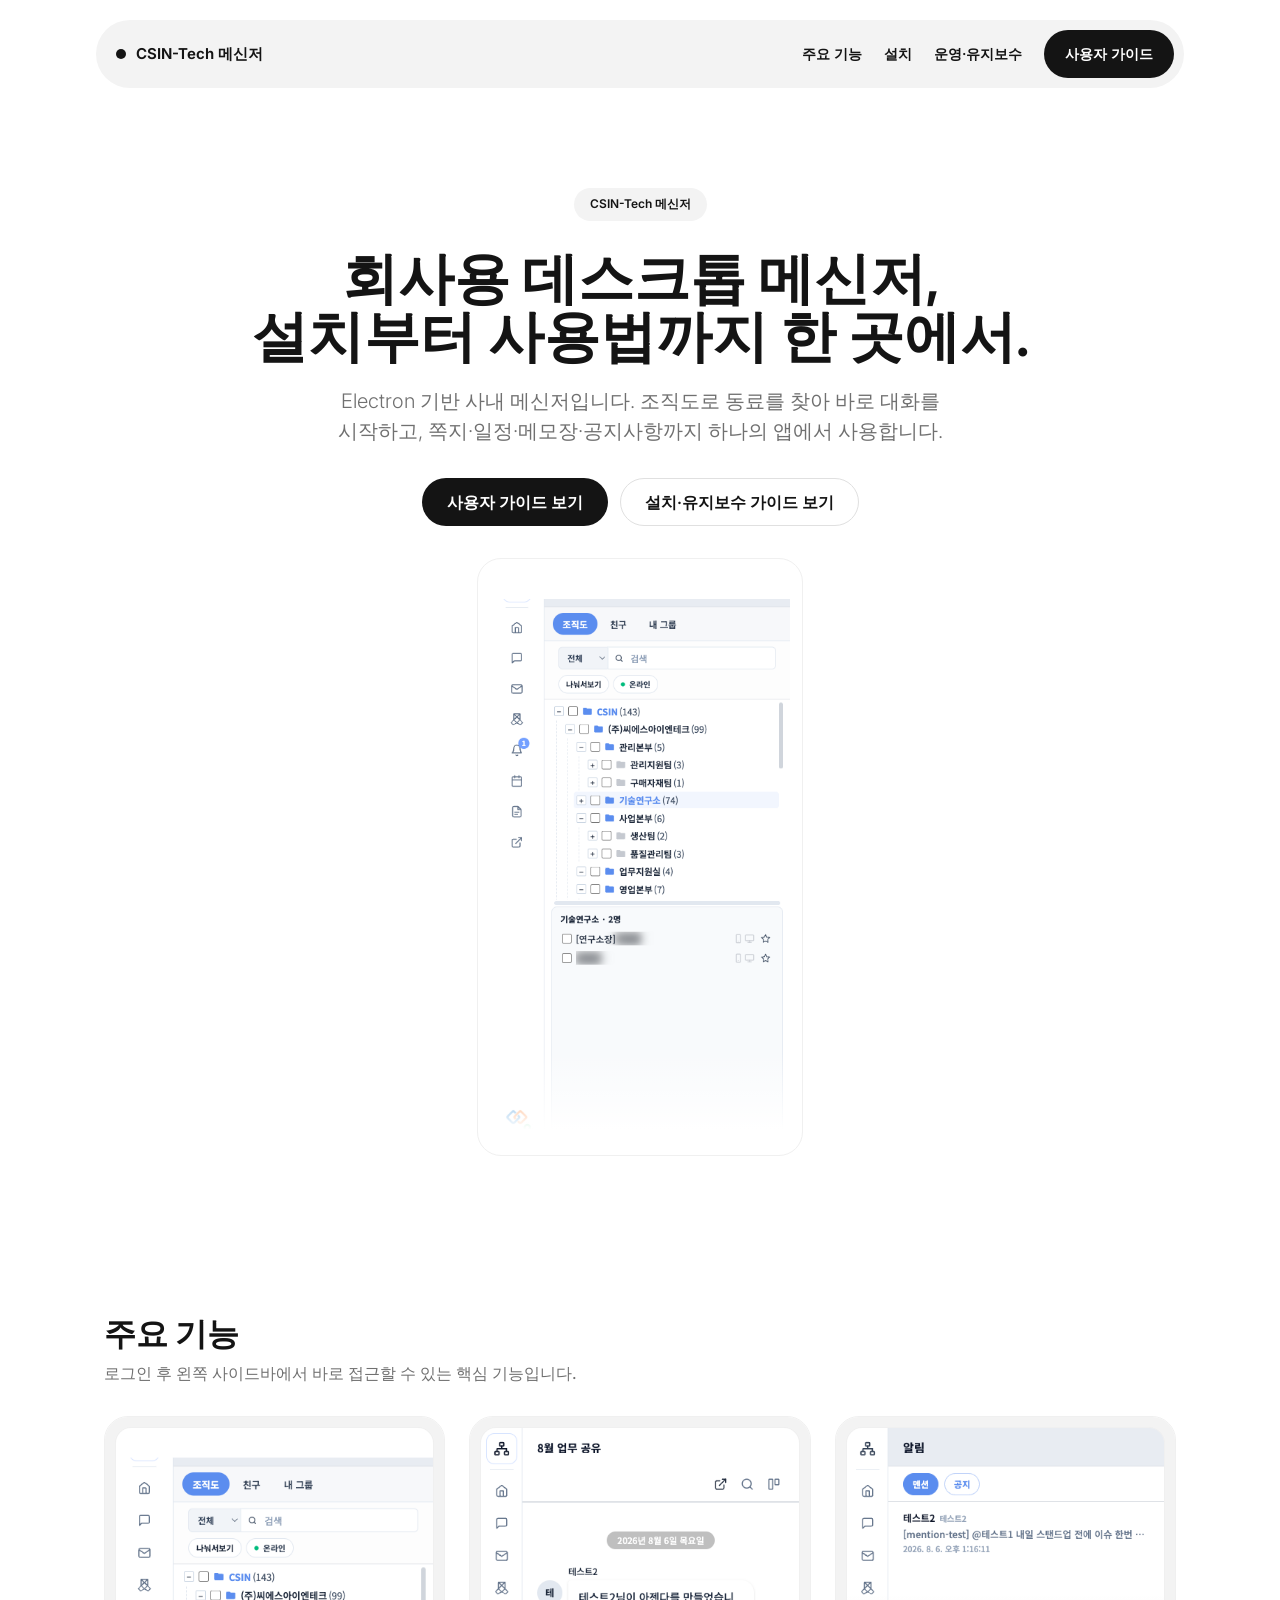
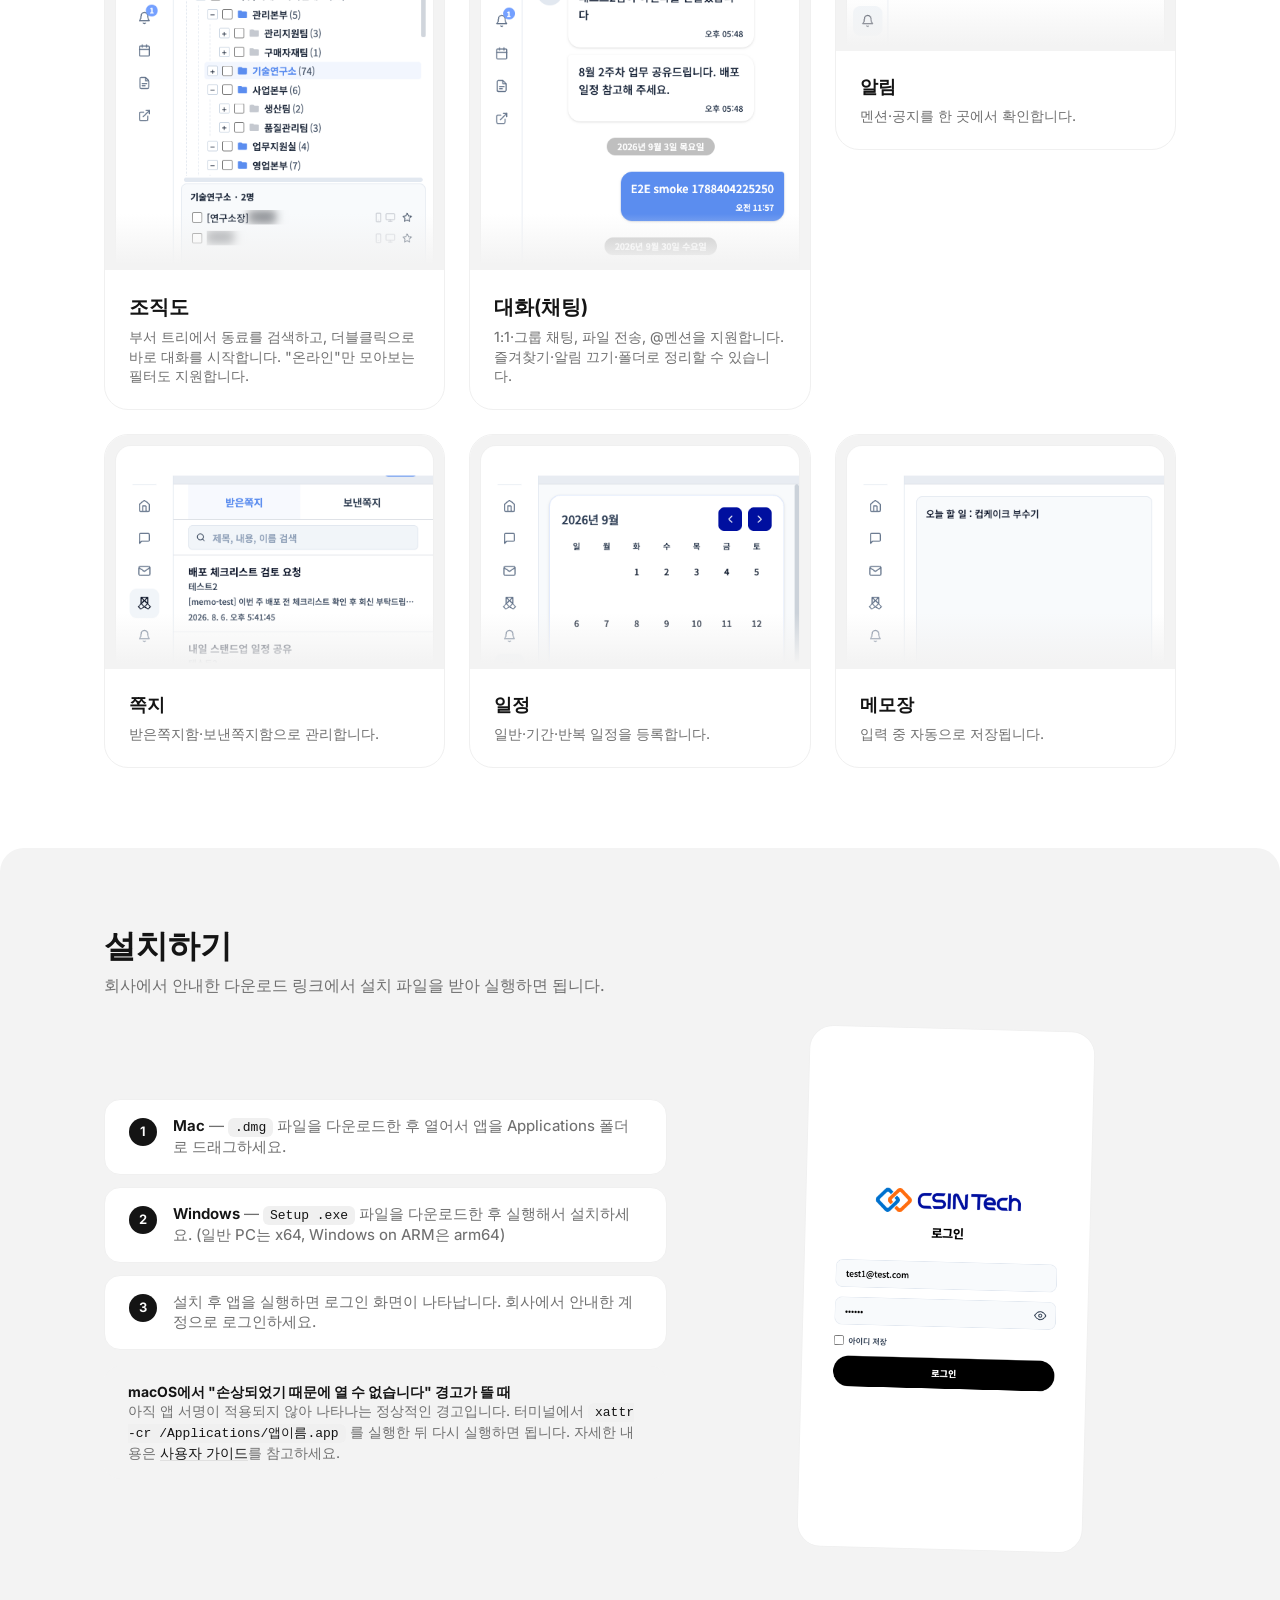
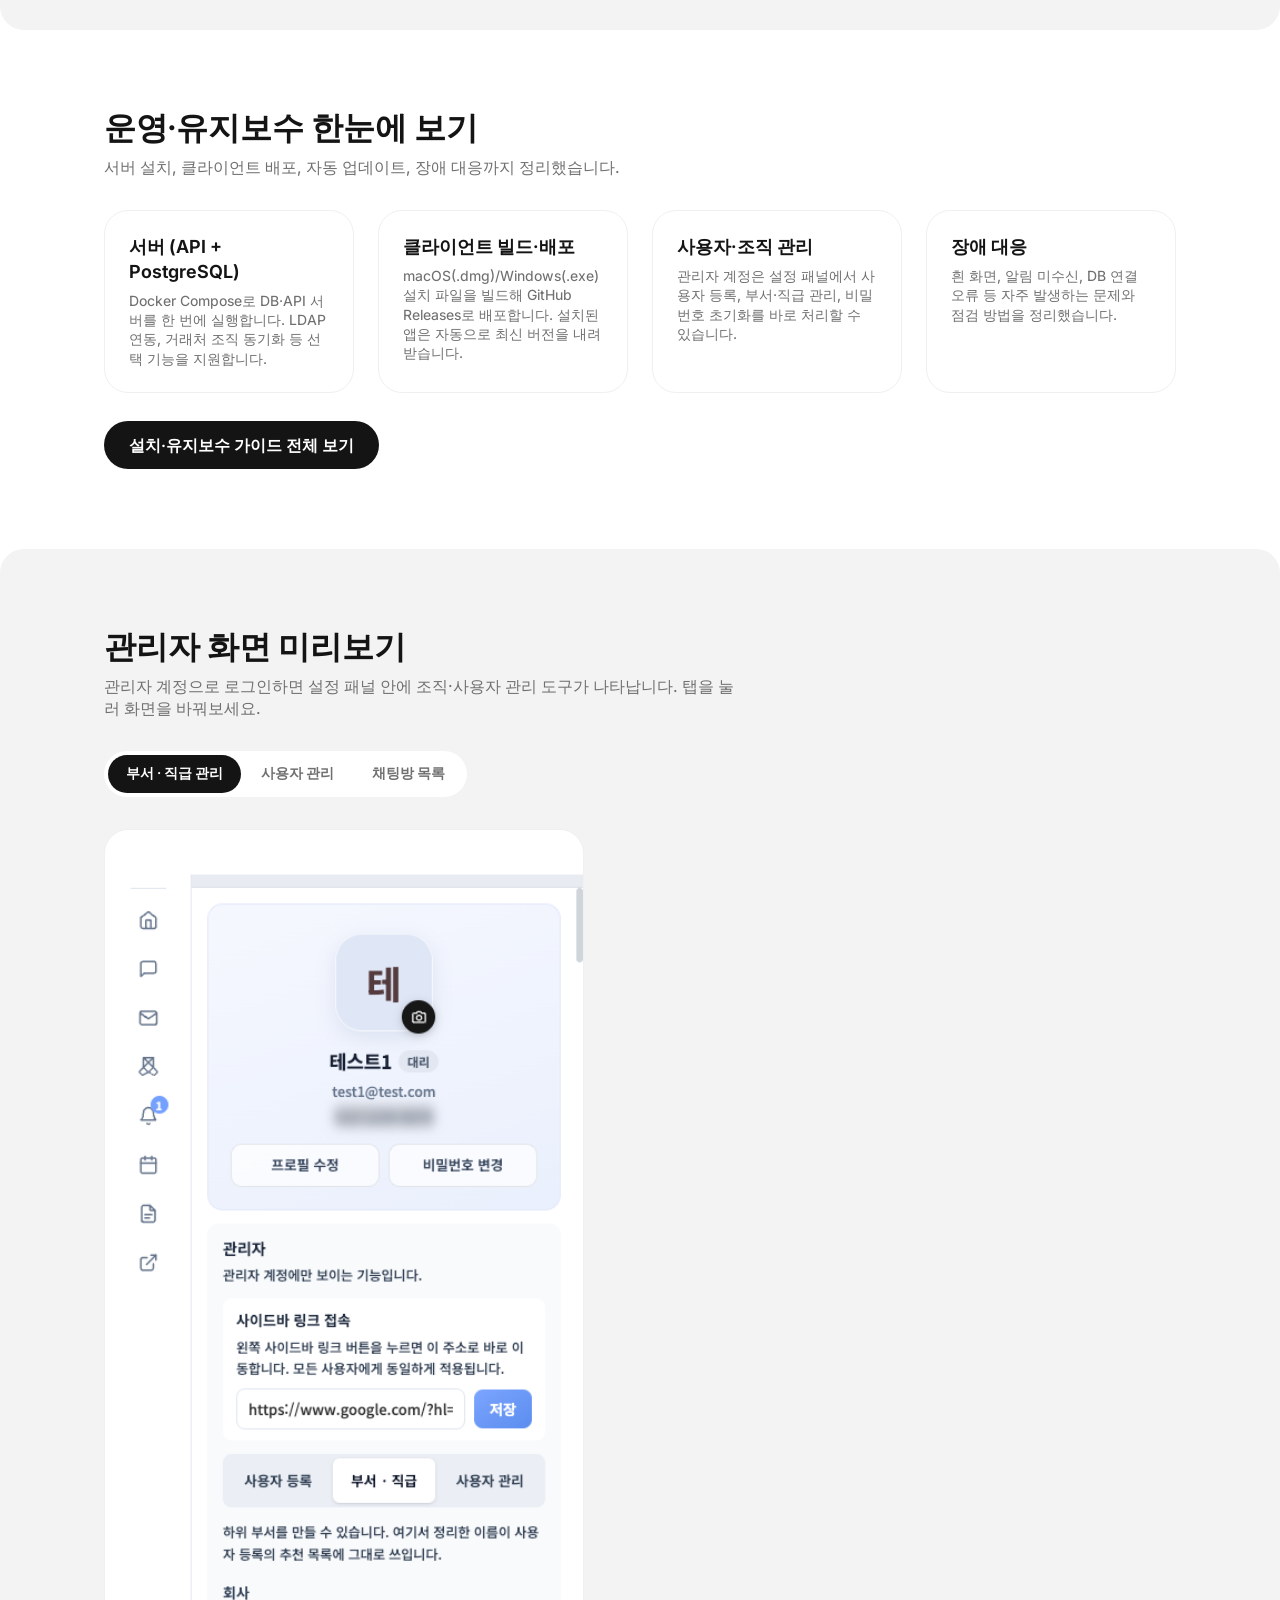
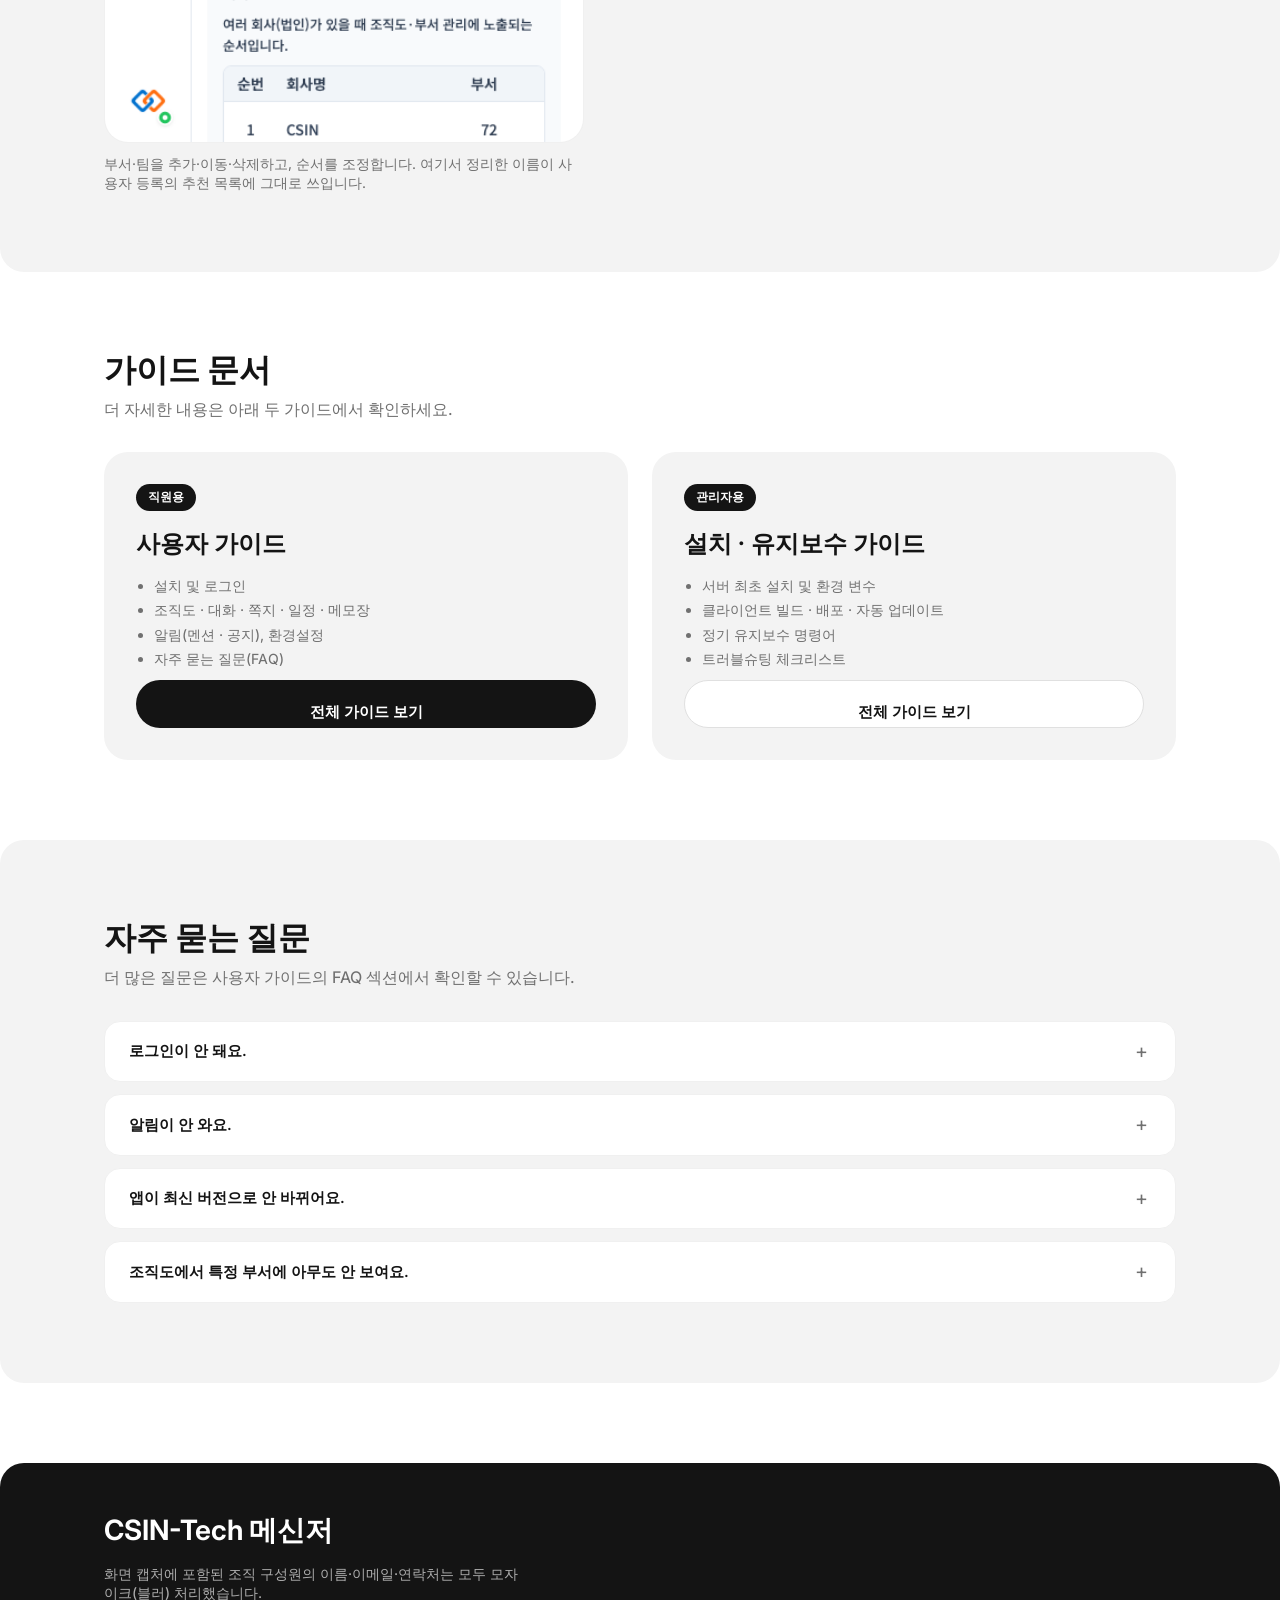
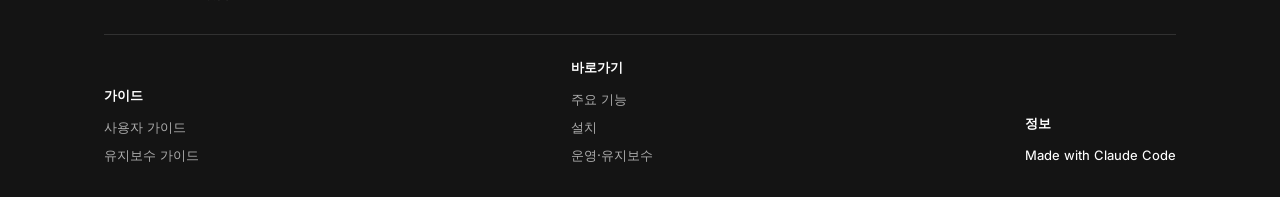
==== commit f031bf14: "polish: UI 정리 — 히어로 마퀴 제거, 이미지 크롭/페이드 정리 - 6개 스크린샷이 계속 흐르던 히어로 마퀴를 제거하고, 조직도 화면 1장을   깔끔한 프레임 안에 크게 " ====
--- a/index.html
+++ b/index.html
@@ -38,22 +38,8 @@
     </div>
   </div>
 
-  <div class="marquee" aria-hidden="true">
-    <div class="marquee-track" id="marquee-track">
-      <img src="docs/images/user-guide/orgchart.png" alt="" />
-      <img src="docs/images/user-guide/chatroom.png" alt="" />
-      <img src="docs/images/user-guide/notifications-mention.png" alt="" />
-      <img src="docs/images/user-guide/schedule-panel.png" alt="" />
-      <img src="docs/images/user-guide/memo-panel.png" alt="" />
-      <img src="docs/images/user-guide/settings-panel.png" alt="" />
-      <!-- duplicated for seamless loop -->
-      <img src="docs/images/user-guide/orgchart.png" alt="" />
-      <img src="docs/images/user-guide/chatroom.png" alt="" />
-      <img src="docs/images/user-guide/notifications-mention.png" alt="" />
-      <img src="docs/images/user-guide/schedule-panel.png" alt="" />
-      <img src="docs/images/user-guide/memo-panel.png" alt="" />
-      <img src="docs/images/user-guide/settings-panel.png" alt="" />
-    </div>
+  <div class="hero-shot">
+    <div class="frame"><img src="docs/images/user-guide/orgchart-members.png" alt="조직도 화면" /></div>
   </div>
 </header>
 
@@ -66,7 +52,7 @@
     <div class="bento">
 
       <div class="card feature-lg">
-        <div class="shot"><img src="docs/images/user-guide/orgchart-members.png" alt="조직도" /></div>
+        <div class="shot shot-fade"><img src="docs/images/user-guide/orgchart-members.png" alt="조직도" /></div>
         <div class="body">
           <h3>조직도</h3>
           <p>부서 트리에서 동료를 검색하고, 더블클릭으로 바로 대화를 시작합니다. "온라인"만 모아보는 필터도 지원합니다.</p>
@@ -74,7 +60,7 @@
       </div>
 
       <div class="card feature-lg">
-        <div class="shot"><img src="docs/images/user-guide/chatroom.png" alt="대화" /></div>
+        <div class="shot shot-fade"><img src="docs/images/user-guide/chatroom.png" alt="대화" /></div>
         <div class="body">
           <h3>대화(채팅)</h3>
           <p>1:1·그룹 채팅, 파일 전송, @멘션을 지원합니다. 즐겨찾기·알림 끄기·폴더로 정리할 수 있습니다.</p>
@@ -82,7 +68,7 @@
       </div>
 
       <div class="card">
-        <div class="shot"><img src="docs/images/user-guide/notifications-mention.png" alt="알림" /></div>
+        <div class="shot shot-fade"><img src="docs/images/user-guide/notifications-mention.png" alt="알림" /></div>
         <div class="body">
           <h3>알림</h3>
           <p>멘션·공지를 한 곳에서 확인합니다.</p>
@@ -90,7 +76,7 @@
       </div>
 
       <div class="card">
-        <div class="shot"><img src="docs/images/user-guide/memo-panel.png" alt="쪽지" /></div>
+        <div class="shot shot-fade"><img src="docs/images/user-guide/memo-panel.png" alt="쪽지" /></div>
         <div class="body">
           <h3>쪽지</h3>
           <p>받은쪽지함·보낸쪽지함으로 관리합니다.</p>
@@ -98,7 +84,7 @@
       </div>
 
       <div class="card">
-        <div class="shot"><img src="docs/images/user-guide/schedule-panel.png" alt="일정" /></div>
+        <div class="shot shot-fade"><img src="docs/images/user-guide/schedule-panel.png" alt="일정" /></div>
         <div class="body">
           <h3>일정</h3>
           <p>일반·기간·반복 일정을 등록합니다.</p>
@@ -106,7 +92,7 @@
       </div>
 
       <div class="card">
-        <div class="shot"><img src="docs/images/user-guide/notepad-panel.png" alt="메모장" /></div>
+        <div class="shot shot-fade"><img src="docs/images/user-guide/notepad-panel.png" alt="메모장" /></div>
         <div class="body">
           <h3>메모장</h3>
           <p>입력 중 자동으로 저장됩니다.</p>
@@ -157,7 +143,7 @@
   <div class="wrap">
     <div class="section-head">
       <h2 class="section-title">운영·유지보수 한눈에 보기</h2>
-      <p class="section-sub">서버 설치, 클라이언트 빌드·배포, 자동 업데이트, 장애 대응까지 관리자가 알아야 할 내용을 정리했습니다.</p>
+      <p class="section-sub">서버 설치, 클라이언트 배포, 자동 업데이트, 장애 대응까지 정리했습니다.</p>
     </div>
     <div class="grid">
       <div class="card text-only"><div class="body">
@@ -304,13 +290,6 @@
 </footer>
 
 <script>
-  // Seamless marquee: pause on hover for readability
-  var track = document.getElementById('marquee-track');
-  if (track) {
-    track.addEventListener('mouseenter', function () { track.style.animationPlayState = 'paused'; });
-    track.addEventListener('mouseleave', function () { track.style.animationPlayState = 'running'; });
-  }
-
   // Segmented control demo switcher
   var seg = document.getElementById('admin-seg');
   var panels = document.getElementById('admin-panels');
--- a/style.css
+++ b/style.css
@@ -235,39 +235,45 @@
   .bento .card.feature-lg .shot { aspect-ratio: 16 / 11; }
 }
 
-/* ---------- Screenshot marquee ---------- */
-.marquee {
-  width: 100vw;
+/* ---------- Hero shot (single, clean — replaces the busy multi-screenshot marquee) ---------- */
+.hero-shot { display: flex; justify-content: center; margin-top: var(--sp-xl); }
+.hero-shot .frame {
   position: relative;
-  left: 50%;
-  transform: translateX(-50%);
-  overflow: hidden;
-  padding: var(--sp-xl) 0;
-  -webkit-mask-image: linear-gradient(90deg, transparent, #000 8%, #000 92%, transparent);
-  mask-image: linear-gradient(90deg, transparent, #000 8%, #000 92%, transparent);
-}
-.marquee-track {
-  display: flex;
-  align-items: center;
-  gap: var(--sp-lg);
-  width: max-content;
-  animation: marquee-scroll 46s linear infinite;
-}
-.marquee-track img {
-  height: 320px;
-  width: auto;
+  background: var(--canvas);
+  border: 1px solid var(--hairline-soft);
   border-radius: var(--radius-md);
-  border: 1px solid var(--hairline-soft);
-}
-@keyframes marquee-scroll {
-  from { transform: translateX(0); }
-  to { transform: translateX(-50%); }
-}
-@media (prefers-reduced-motion: reduce) {
-  .marquee-track { animation: none; }
+  padding: var(--sp-sm);
+}
+.hero-shot .frame img {
+  width: 300px;
+  border-radius: var(--radius-sm);
+  display: block;
+}
+.hero-shot .frame::after {
+  content: '';
+  position: absolute;
+  left: var(--sp-sm);
+  right: var(--sp-sm);
+  bottom: var(--sp-sm);
+  height: 90px;
+  border-radius: 0 0 var(--radius-sm) var(--radius-sm);
+  background: linear-gradient(180deg, transparent, var(--canvas) 85%);
+  pointer-events: none;
 }
 @media (max-width: 640px) {
-  .marquee-track img { height: 220px; }
+  .hero-shot .frame img { width: 240px; }
+}
+
+/* Fade mask for cropped/cut-off screenshot previews, so the crop reads as
+   intentional rather than an accidental hard clip. */
+.shot-fade { position: relative; }
+.shot-fade::after {
+  content: '';
+  position: absolute;
+  left: 10px; right: 10px; bottom: 0;
+  height: 56px;
+  background: linear-gradient(180deg, transparent, var(--canvas-soft) 90%);
+  pointer-events: none;
 }
 
 /* ---------- Split panel (install) ---------- */
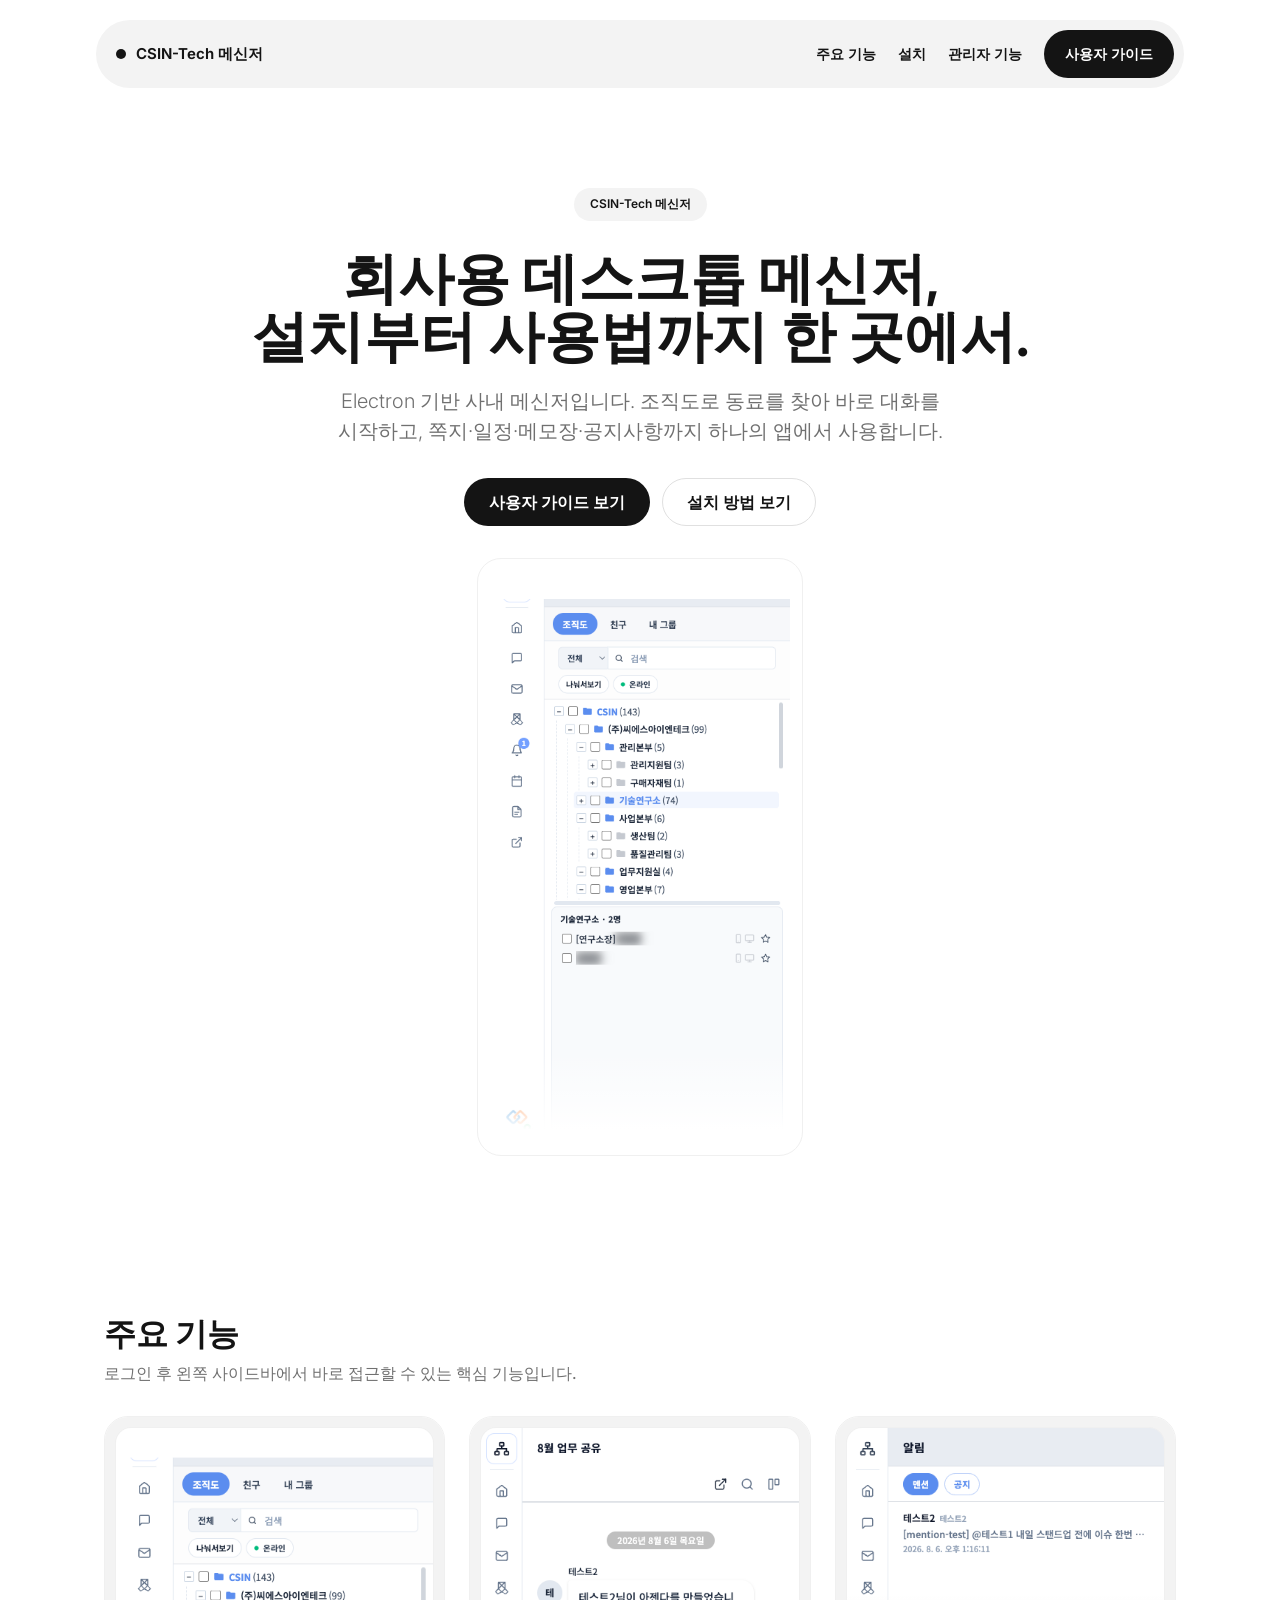
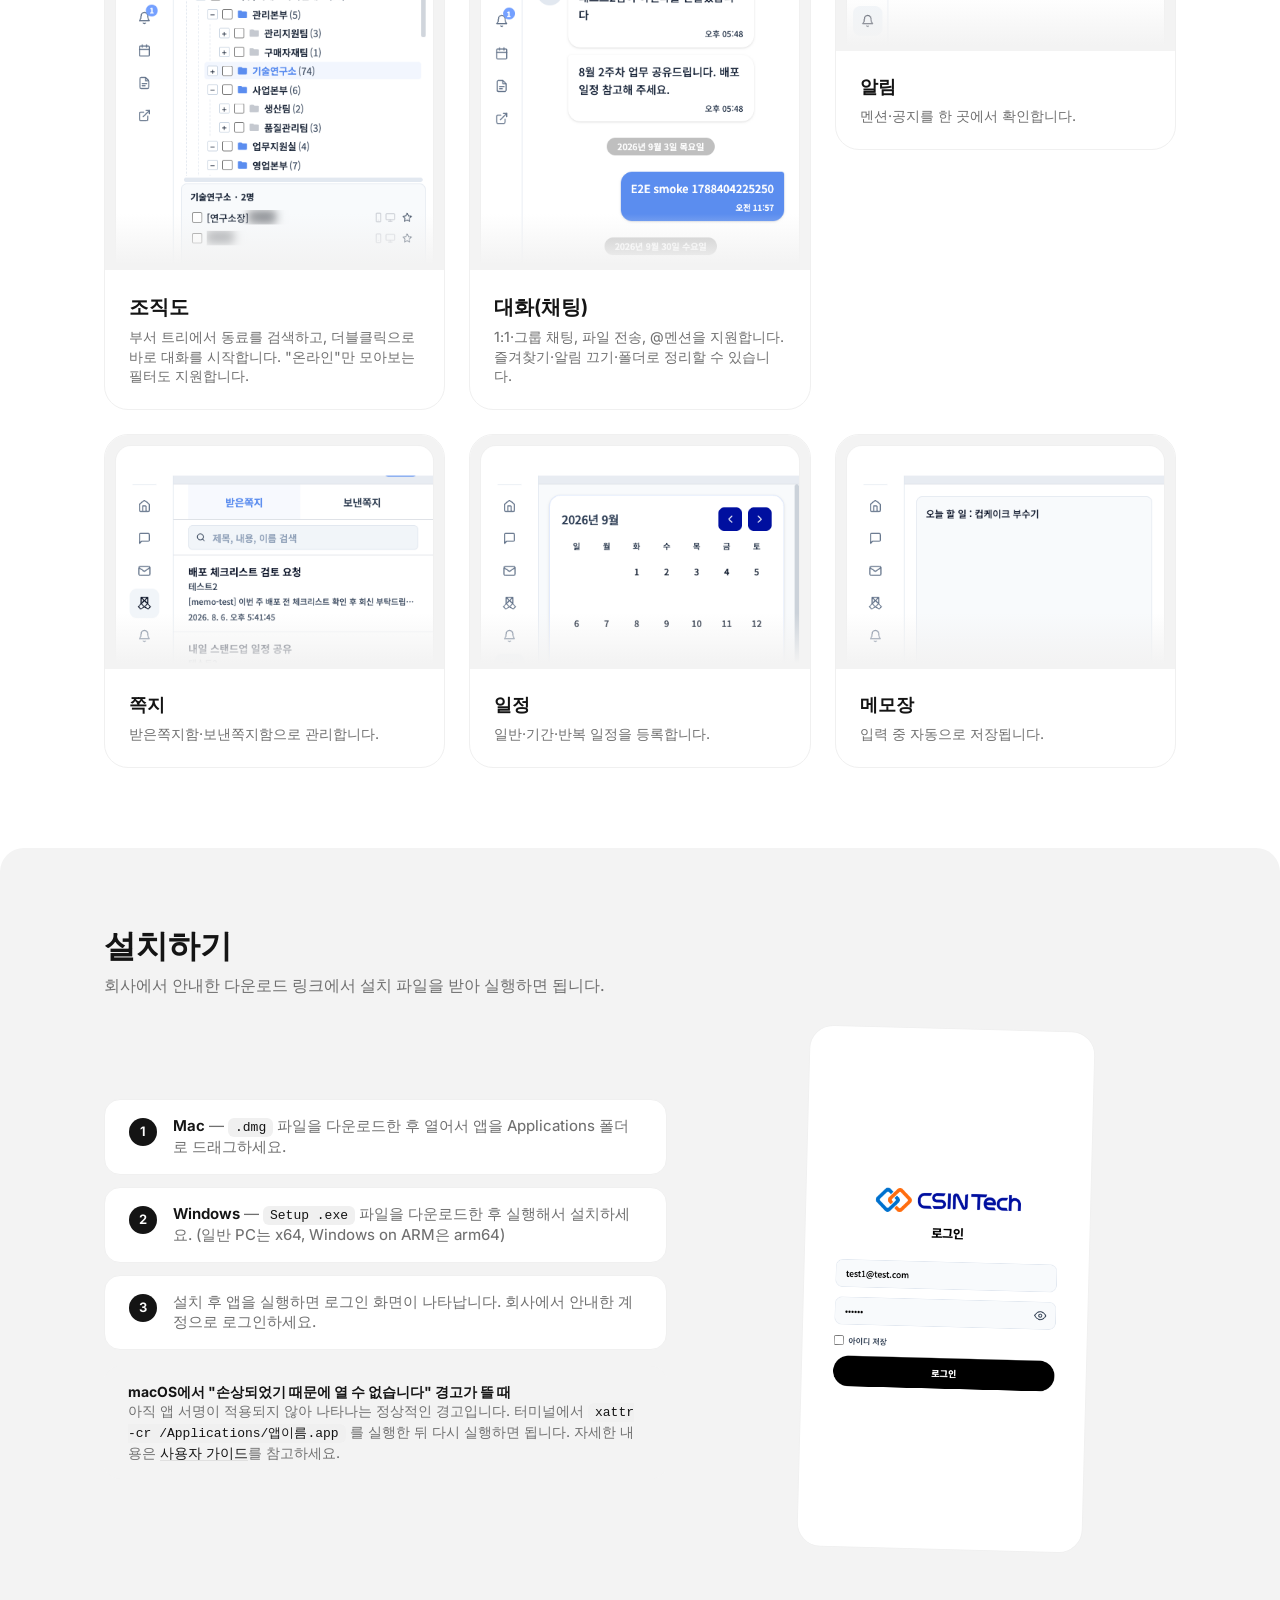
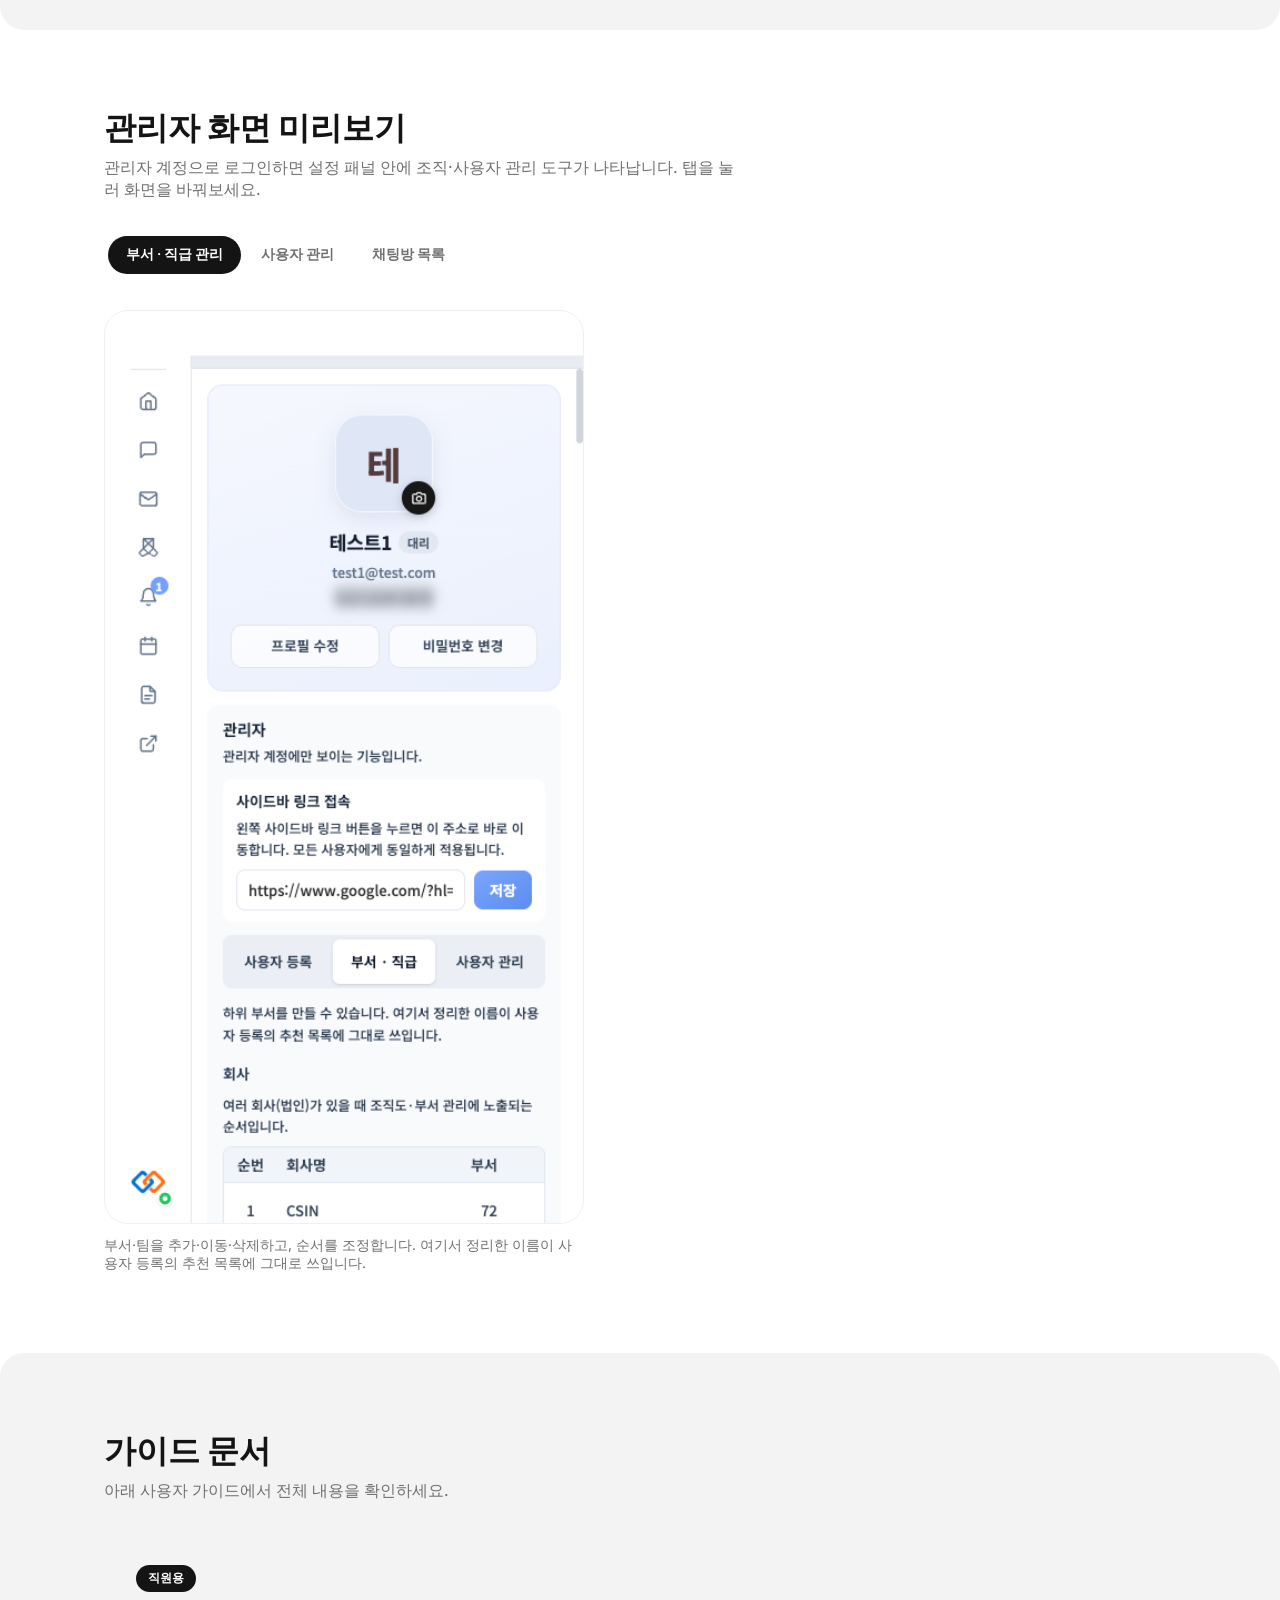
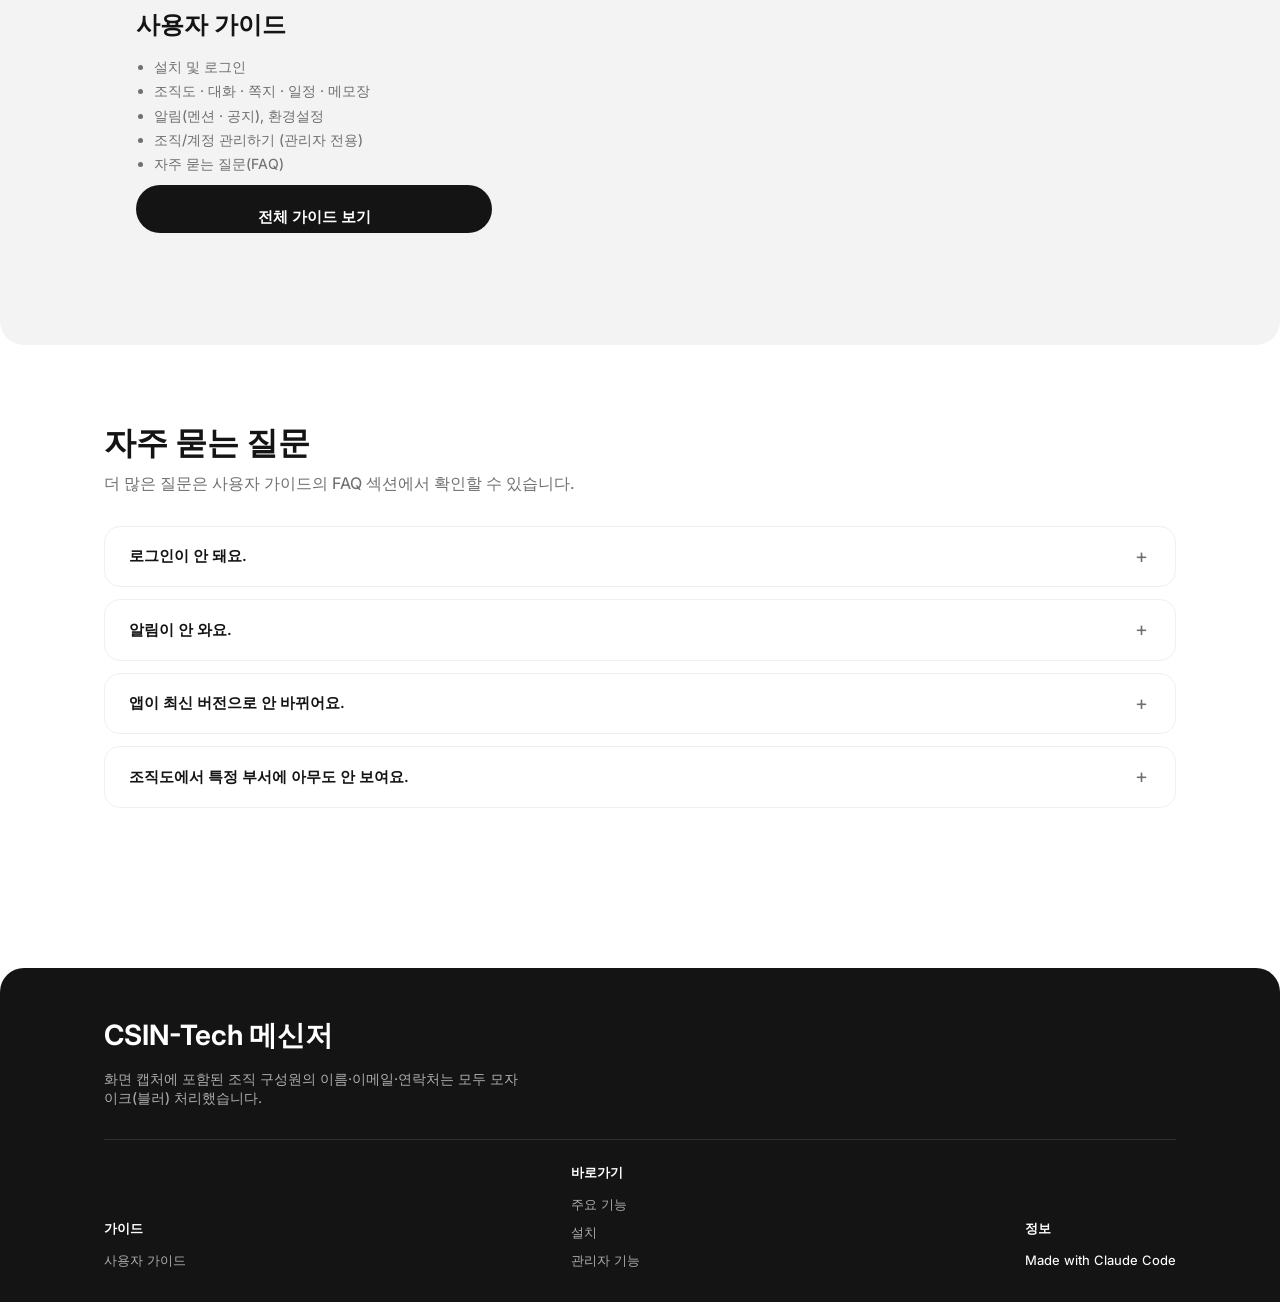
==== commit 2b58c14b: "refactor: 이 레포는 사용자 가이드 전용으로 정리, 운영·유지보수 가이드 분리 설치·유지보수(운영자용) 가이드는 별도 저장소/사이트로 배포하기로 하여 이 레포에서는 제거했다" ====
--- a/index.html
+++ b/index.html
@@ -4,7 +4,7 @@
 <meta charset="utf-8" />
 <meta name="viewport" content="width=device-width, initial-scale=1" />
 <title>CSIN-Tech 메신저 가이드</title>
-<meta name="description" content="CSIN-Tech 메신저 설치·유지보수 가이드와 사용자 가이드를 한 곳에서 확인하세요." />
+<meta name="description" content="CSIN-Tech 메신저 사용자 가이드 — 설치부터 조직도·대화·쪽지·일정 사용법까지." />
 <link rel="preconnect" href="https://fonts.googleapis.com" />
 <link rel="preconnect" href="https://fonts.gstatic.com" crossorigin />
 <link href="https://fonts.googleapis.com/css2?family=Inter:wght@300;450;600;650&display=swap" rel="stylesheet" />
@@ -18,7 +18,7 @@
     <div class="nav-links">
       <a href="#features">주요 기능</a>
       <a href="#install">설치</a>
-      <a href="#admin">운영·유지보수</a>
+      <a href="#admin">관리자 기능</a>
       <a class="btn btn-primary" href="user-guide.html">사용자 가이드</a>
     </div>
   </div>
@@ -34,7 +34,7 @@
     </p>
     <div class="cta-row">
       <a class="btn btn-primary" href="user-guide.html">사용자 가이드 보기</a>
-      <a class="btn btn-outline" href="install-guide.html">설치·유지보수 가이드 보기</a>
+      <a class="btn btn-outline" href="#install">설치 방법 보기</a>
     </div>
   </div>
 
@@ -142,36 +142,6 @@
 <section id="admin">
   <div class="wrap">
     <div class="section-head">
-      <h2 class="section-title">운영·유지보수 한눈에 보기</h2>
-      <p class="section-sub">서버 설치, 클라이언트 배포, 자동 업데이트, 장애 대응까지 정리했습니다.</p>
-    </div>
-    <div class="grid">
-      <div class="card text-only"><div class="body">
-        <h3>서버 (API + PostgreSQL)</h3>
-        <p>Docker Compose로 DB·API 서버를 한 번에 실행합니다. LDAP 연동, 거래처 조직 동기화 등 선택 기능을 지원합니다.</p>
-      </div></div>
-      <div class="card text-only"><div class="body">
-        <h3>클라이언트 빌드·배포</h3>
-        <p>macOS(.dmg)/Windows(.exe) 설치 파일을 빌드해 GitHub Releases로 배포합니다. 설치된 앱은 자동으로 최신 버전을 내려받습니다.</p>
-      </div></div>
-      <div class="card text-only"><div class="body">
-        <h3>사용자·조직 관리</h3>
-        <p>관리자 계정은 설정 패널에서 사용자 등록, 부서·직급 관리, 비밀번호 초기화를 바로 처리할 수 있습니다.</p>
-      </div></div>
-      <div class="card text-only"><div class="body">
-        <h3>장애 대응</h3>
-        <p>흰 화면, 알림 미수신, DB 연결 오류 등 자주 발생하는 문제와 점검 방법을 정리했습니다.</p>
-      </div></div>
-    </div>
-    <div class="cta-row" style="margin-top:28px; justify-content:flex-start;">
-      <a class="btn btn-primary" href="install-guide.html">설치·유지보수 가이드 전체 보기</a>
-    </div>
-  </div>
-</section>
-
-<section class="alt">
-  <div class="wrap">
-    <div class="section-head">
       <h2 class="section-title">관리자 화면 미리보기</h2>
       <p class="section-sub">관리자 계정으로 로그인하면 설정 패널 안에 조직·사용자 관리 도구가 나타납니다. 탭을 눌러 화면을 바꿔보세요.</p>
     </div>
@@ -205,13 +175,13 @@
   </div>
 </section>
 
-<section>
+<section class="alt">
   <div class="wrap">
     <div class="section-head">
       <h2 class="section-title">가이드 문서</h2>
-      <p class="section-sub">더 자세한 내용은 아래 두 가이드에서 확인하세요.</p>
-    </div>
-    <div class="guide-cards">
+      <p class="section-sub">아래 사용자 가이드에서 전체 내용을 확인하세요.</p>
+    </div>
+    <div class="guide-cards guide-cards-single">
       <div class="guide-card">
         <span class="tag">직원용</span>
         <h3>사용자 가이드</h3>
@@ -219,26 +189,16 @@
           <li>설치 및 로그인</li>
           <li>조직도 · 대화 · 쪽지 · 일정 · 메모장</li>
           <li>알림(멘션 · 공지), 환경설정</li>
+          <li>조직/계정 관리하기 (관리자 전용)</li>
           <li>자주 묻는 질문(FAQ)</li>
         </ul>
         <a class="btn btn-primary go" href="user-guide.html">전체 가이드 보기</a>
       </div>
-      <div class="guide-card">
-        <span class="tag">관리자용</span>
-        <h3>설치 · 유지보수 가이드</h3>
-        <ul>
-          <li>서버 최초 설치 및 환경 변수</li>
-          <li>클라이언트 빌드 · 배포 · 자동 업데이트</li>
-          <li>정기 유지보수 명령어</li>
-          <li>트러블슈팅 체크리스트</li>
-        </ul>
-        <a class="btn btn-outline go" href="install-guide.html">전체 가이드 보기</a>
-      </div>
-    </div>
-  </div>
-</section>
-
-<section class="alt">
+    </div>
+  </div>
+</section>
+
+<section>
   <div class="wrap">
     <div class="section-head">
       <h2 class="section-title">자주 묻는 질문</h2>
@@ -273,13 +233,12 @@
       <div class="links">
         <span class="link-group-title">가이드</span>
         <a href="user-guide.html">사용자 가이드</a>
-        <a href="install-guide.html">유지보수 가이드</a>
       </div>
       <div class="links">
         <span class="link-group-title">바로가기</span>
         <a href="#features">주요 기능</a>
         <a href="#install">설치</a>
-        <a href="#admin">운영·유지보수</a>
+        <a href="#admin">관리자 기능</a>
       </div>
       <div class="links">
         <span class="link-group-title">정보</span>
--- a/style.css
+++ b/style.css
@@ -372,6 +372,7 @@
   grid-template-columns: repeat(auto-fit, minmax(300px, 1fr));
   gap: var(--sp-lg);
 }
+.guide-cards-single { max-width: 420px; }
 .guide-card {
   background: var(--canvas-soft);
   border-radius: var(--radius-md);
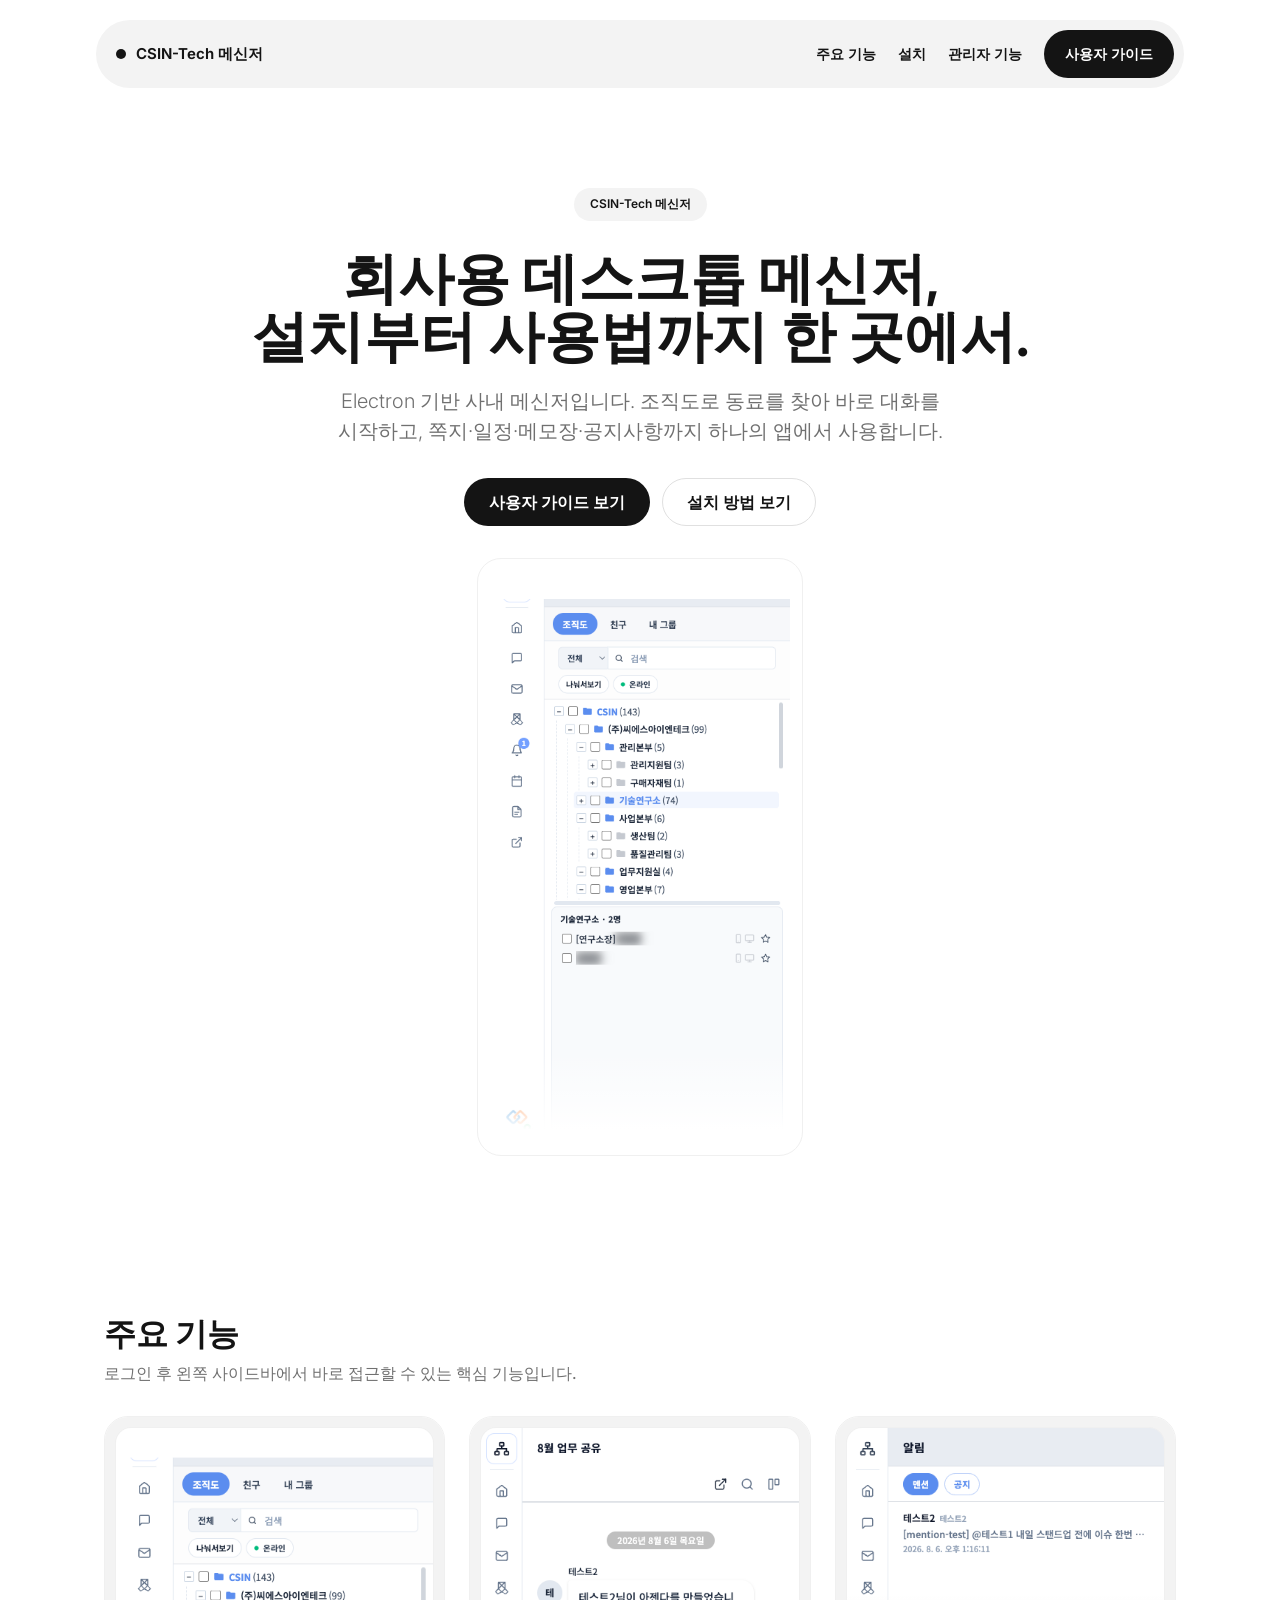
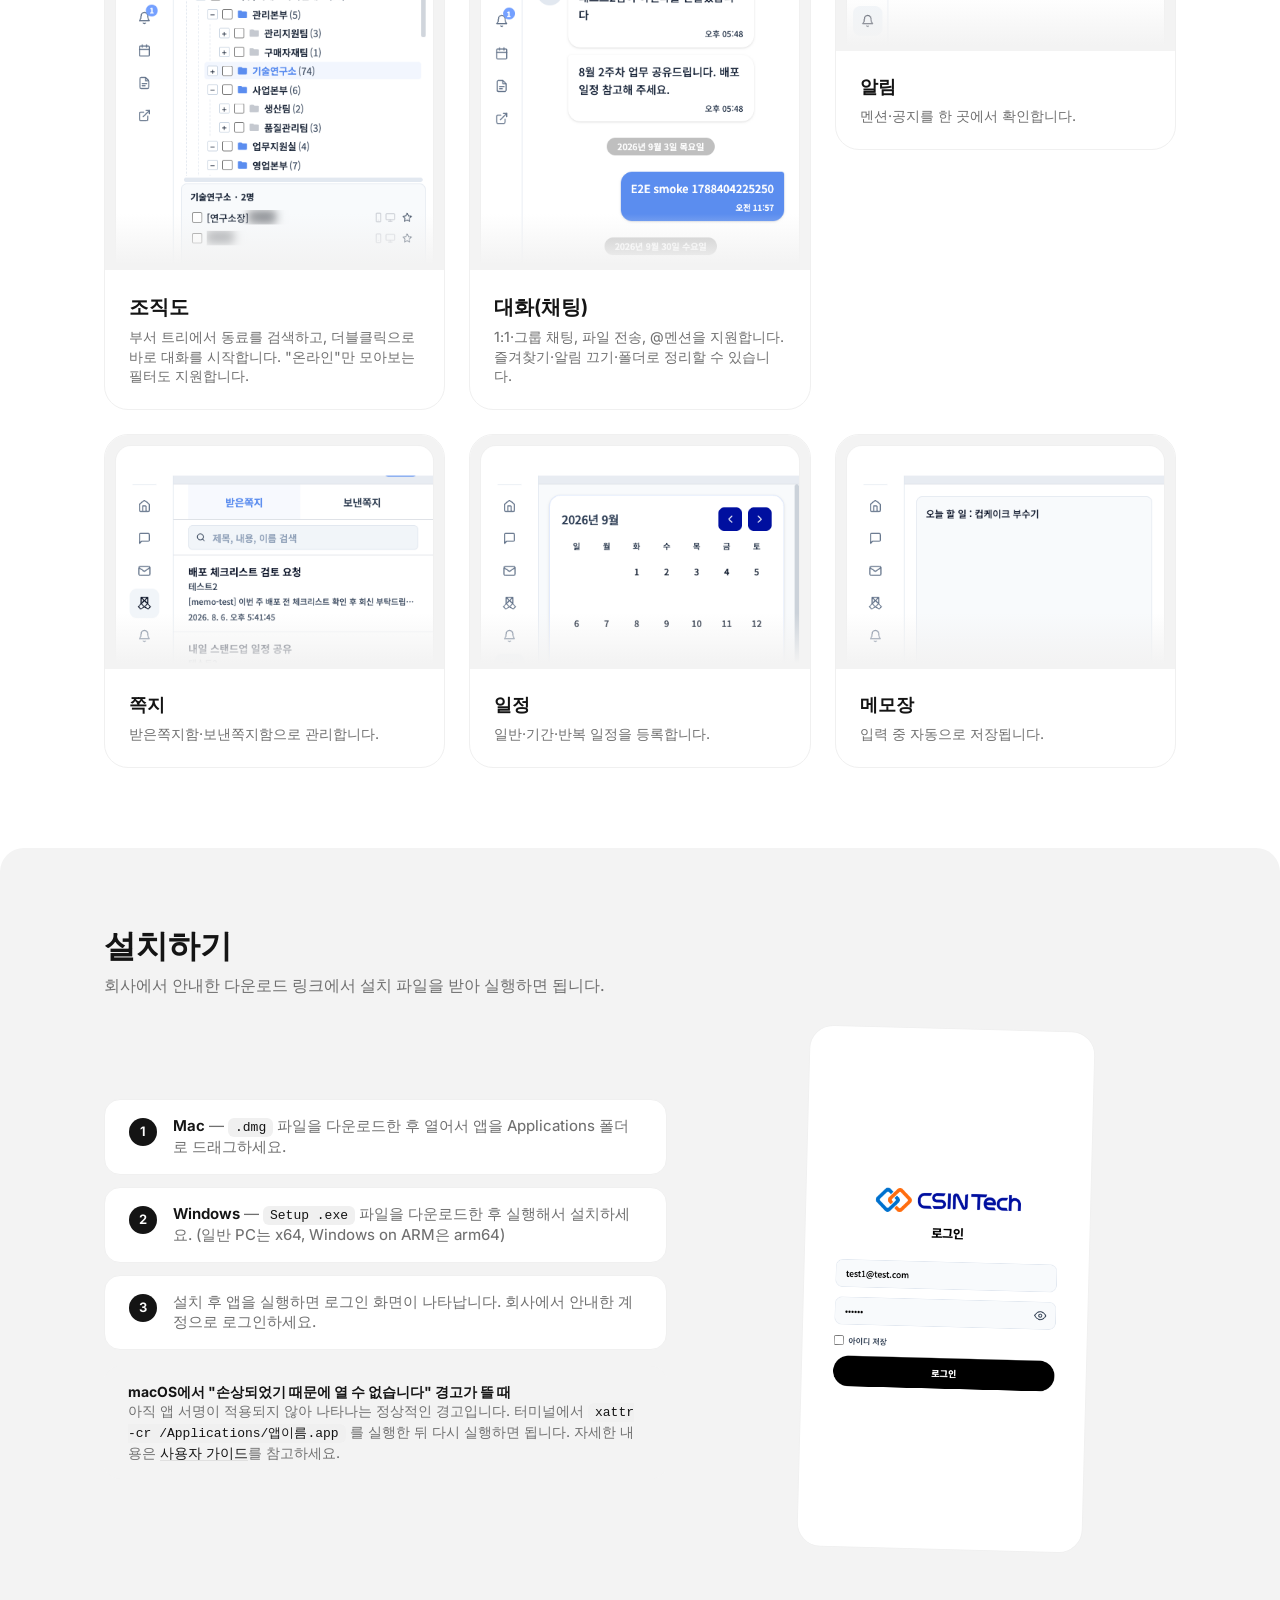
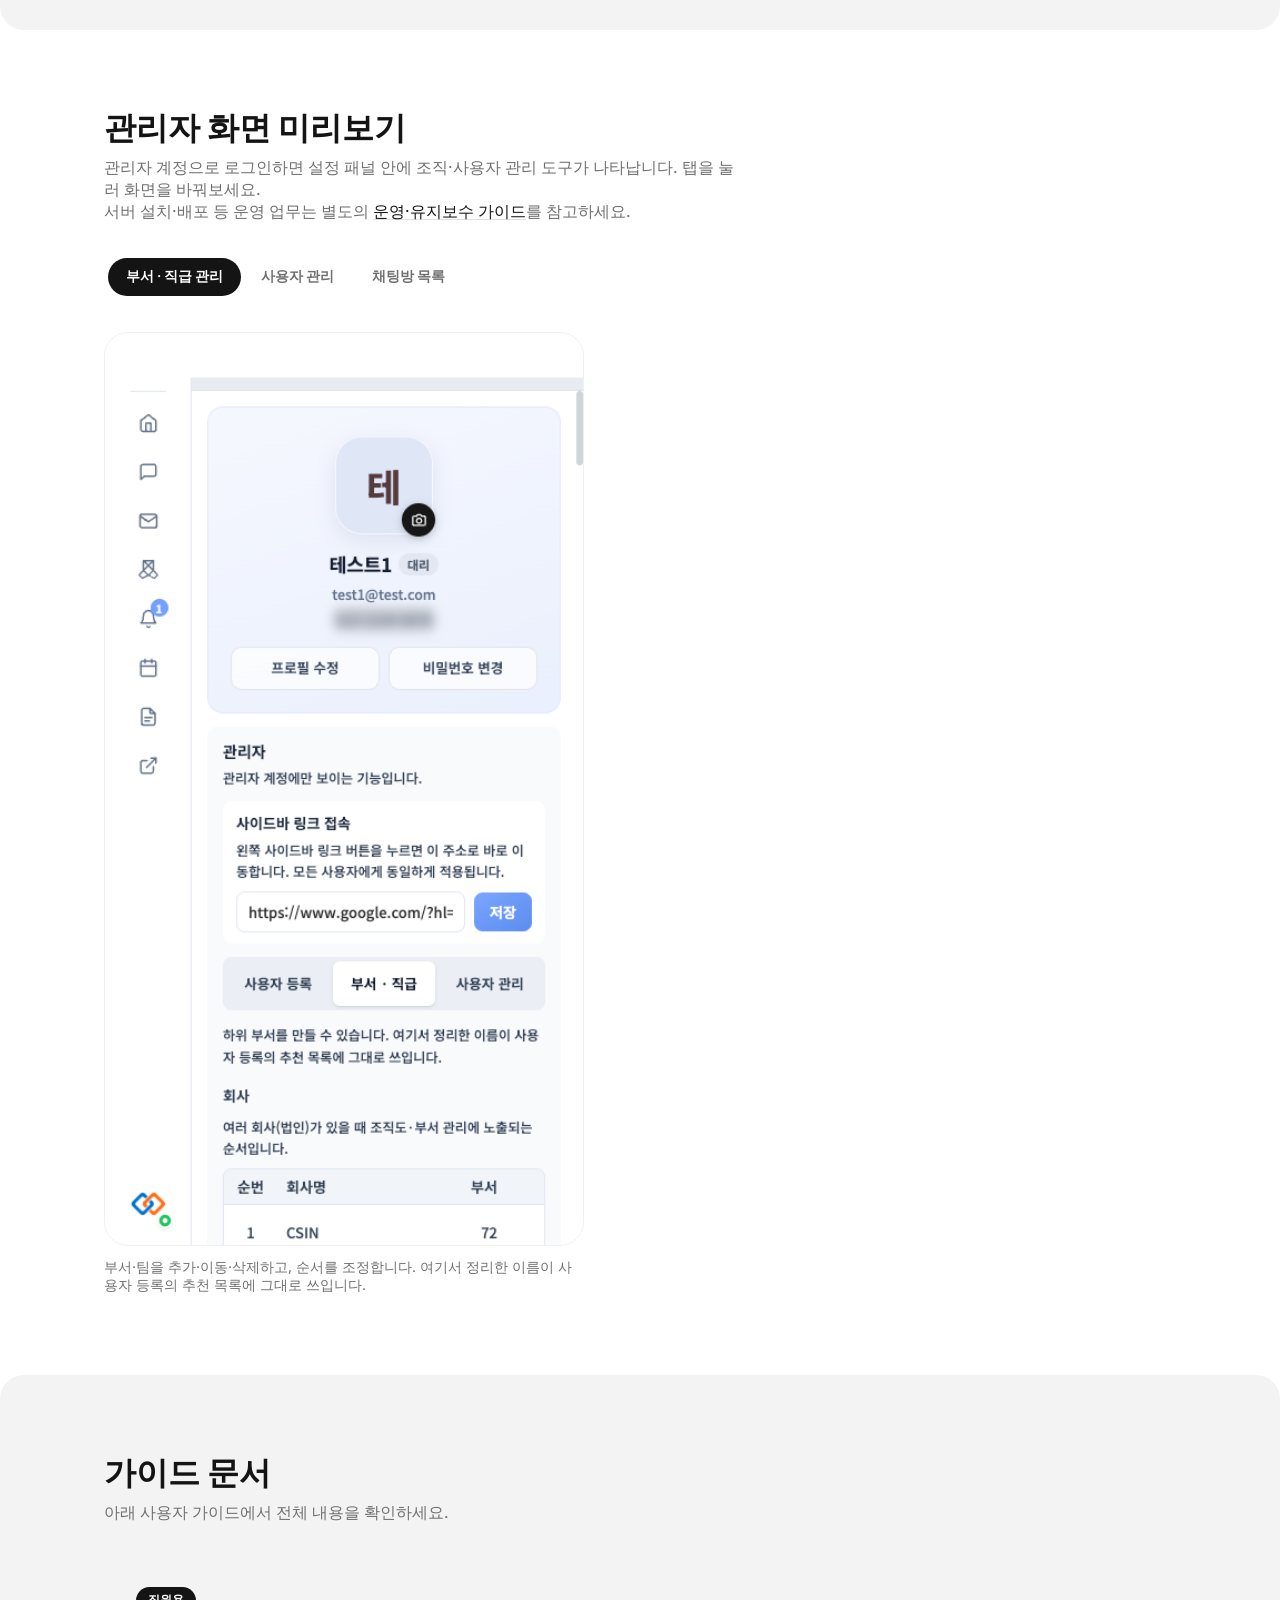
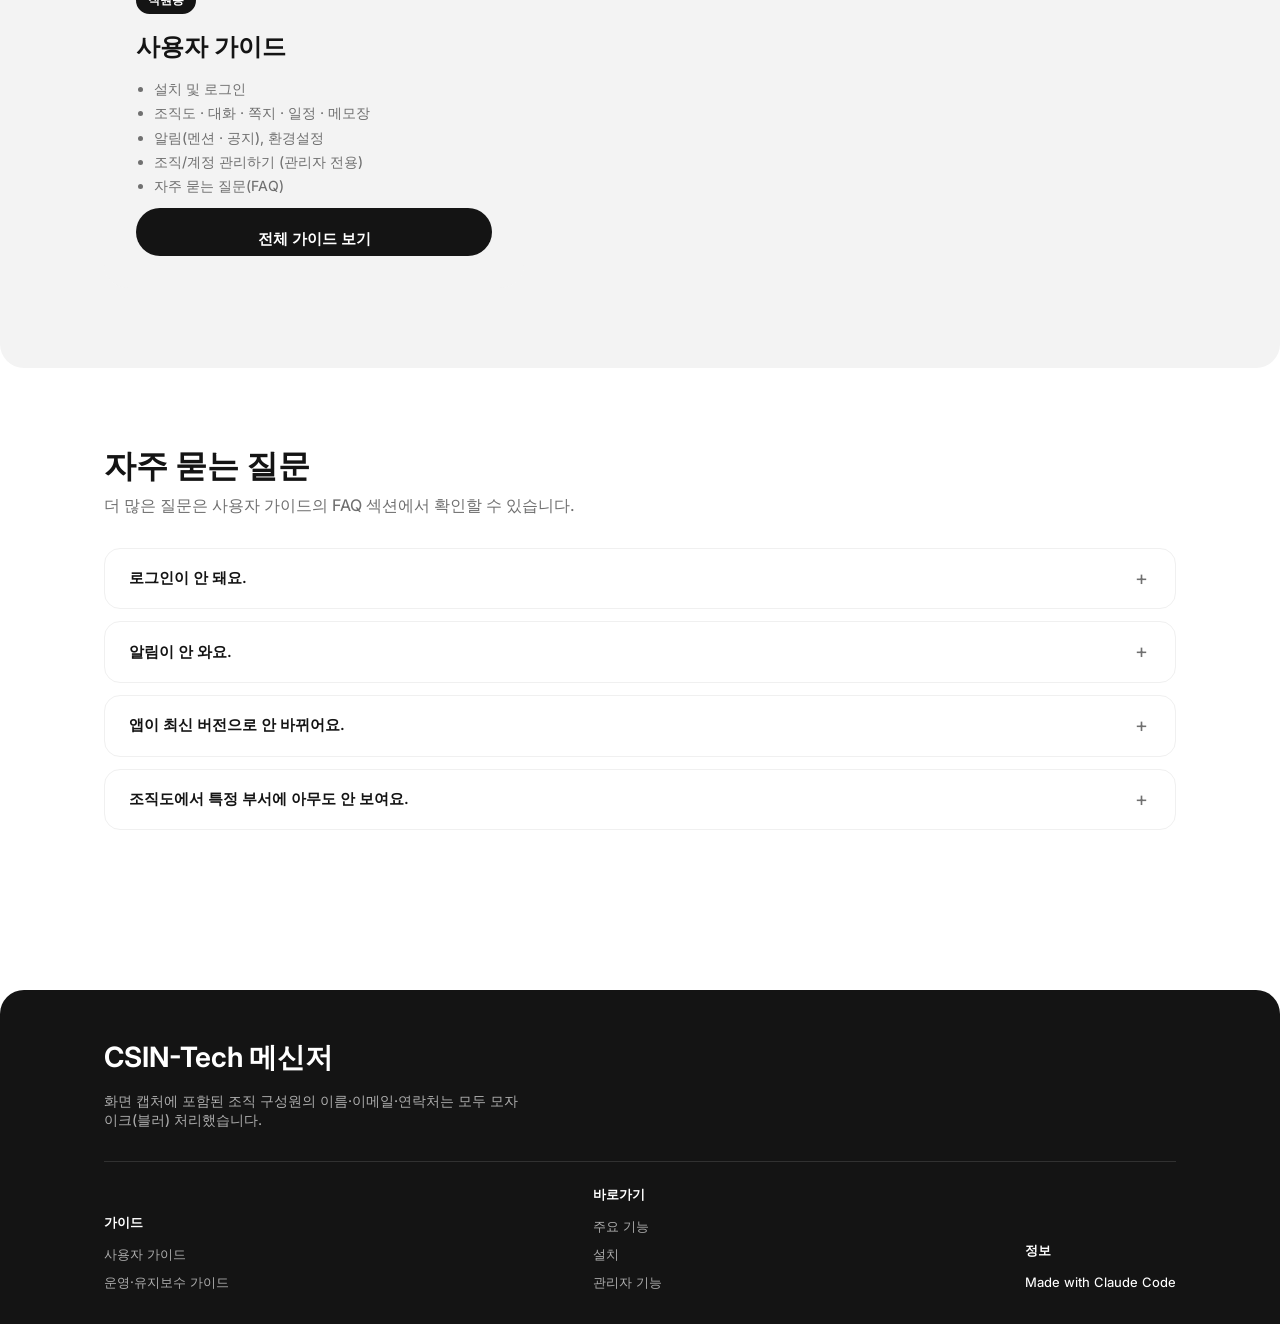
==== commit 102d74d1: "docs: 운영·유지보수 가이드 사이트로 상호 링크 추가 별도 저장소(csintech-messenger-ops)로 분리 배포한 운영자용 가이드를 관리자 화면 미리보기 섹션과 풋터에" ====
--- a/index.html
+++ b/index.html
@@ -144,6 +144,7 @@
     <div class="section-head">
       <h2 class="section-title">관리자 화면 미리보기</h2>
       <p class="section-sub">관리자 계정으로 로그인하면 설정 패널 안에 조직·사용자 관리 도구가 나타납니다. 탭을 눌러 화면을 바꿔보세요.</p>
+      <p class="section-sub">서버 설치·배포 등 운영 업무는 별도의 <a href="https://emax-project.github.io/csintech-messenger-ops/">운영·유지보수 가이드</a>를 참고하세요.</p>
     </div>
 
     <div class="seg-control" role="tablist" id="admin-seg">
@@ -233,6 +234,7 @@
       <div class="links">
         <span class="link-group-title">가이드</span>
         <a href="user-guide.html">사용자 가이드</a>
+        <a href="https://emax-project.github.io/csintech-messenger-ops/">운영·유지보수 가이드</a>
       </div>
       <div class="links">
         <span class="link-group-title">바로가기</span>
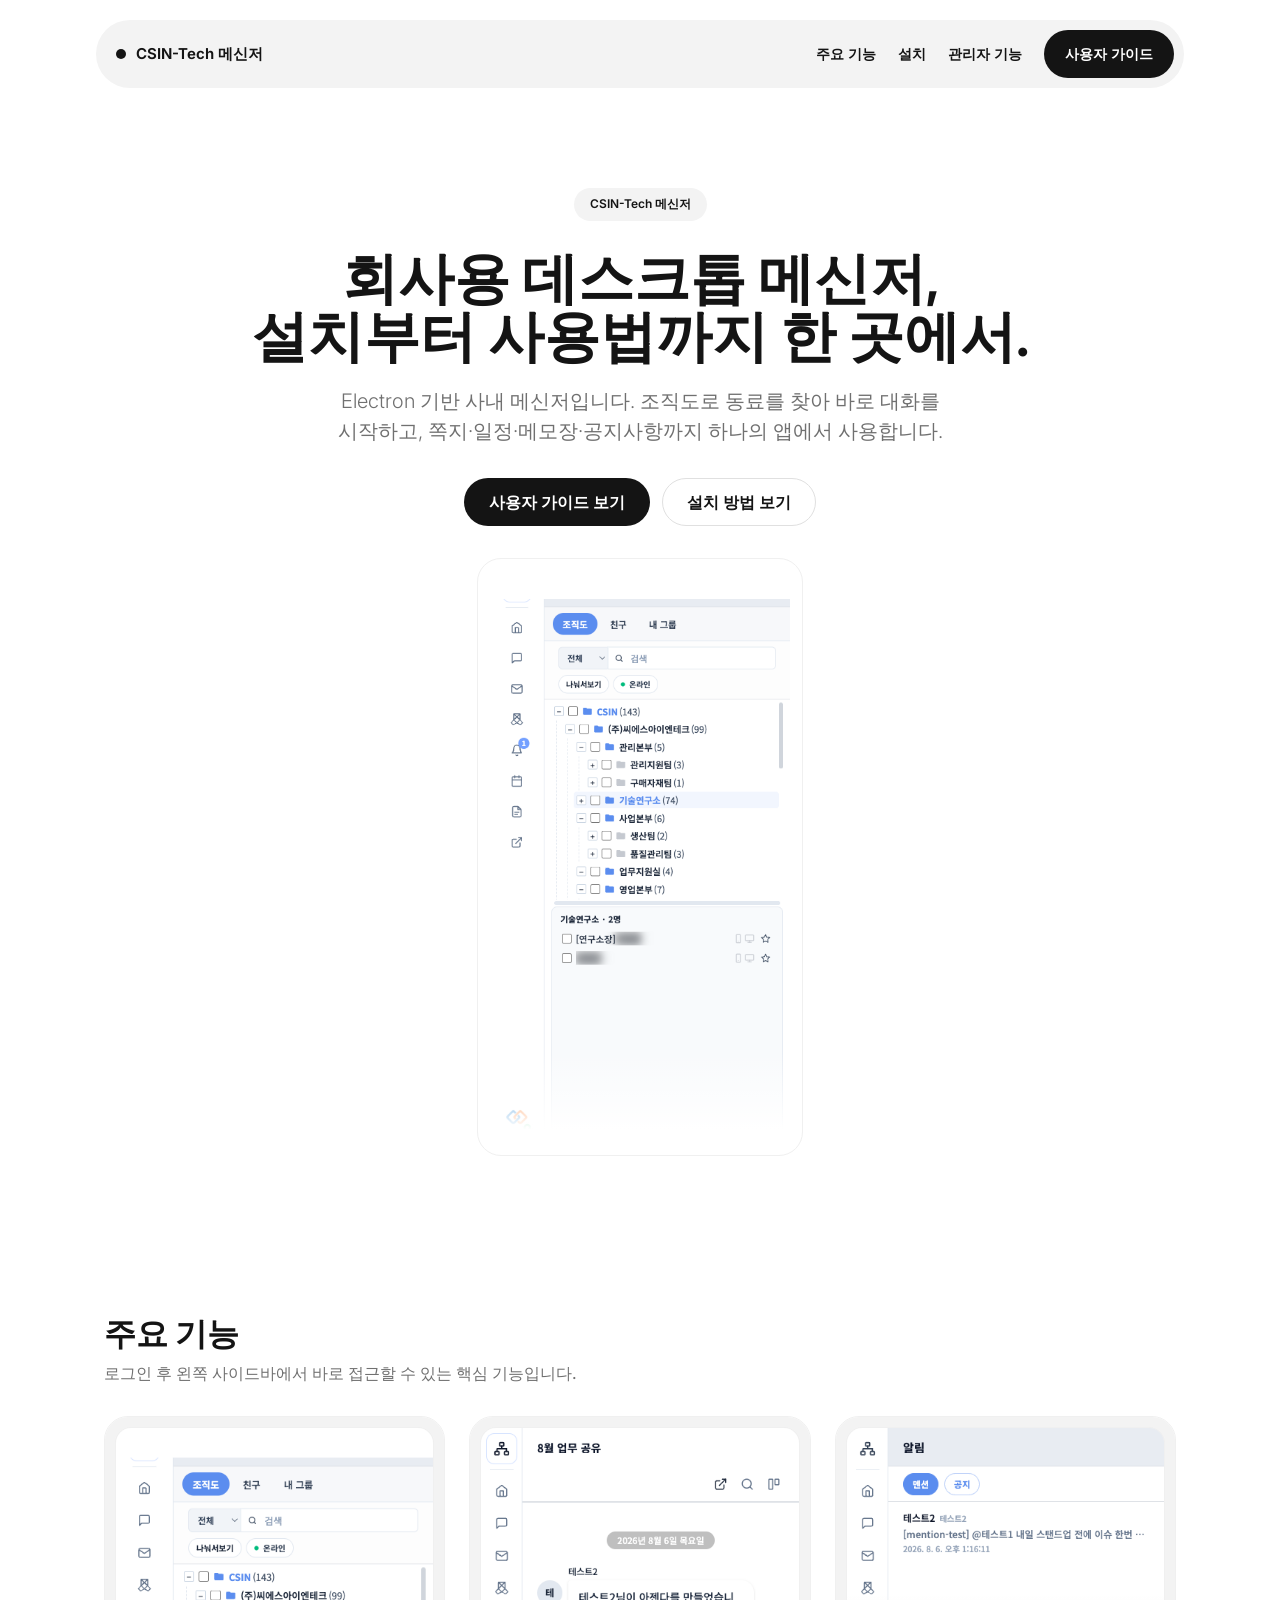
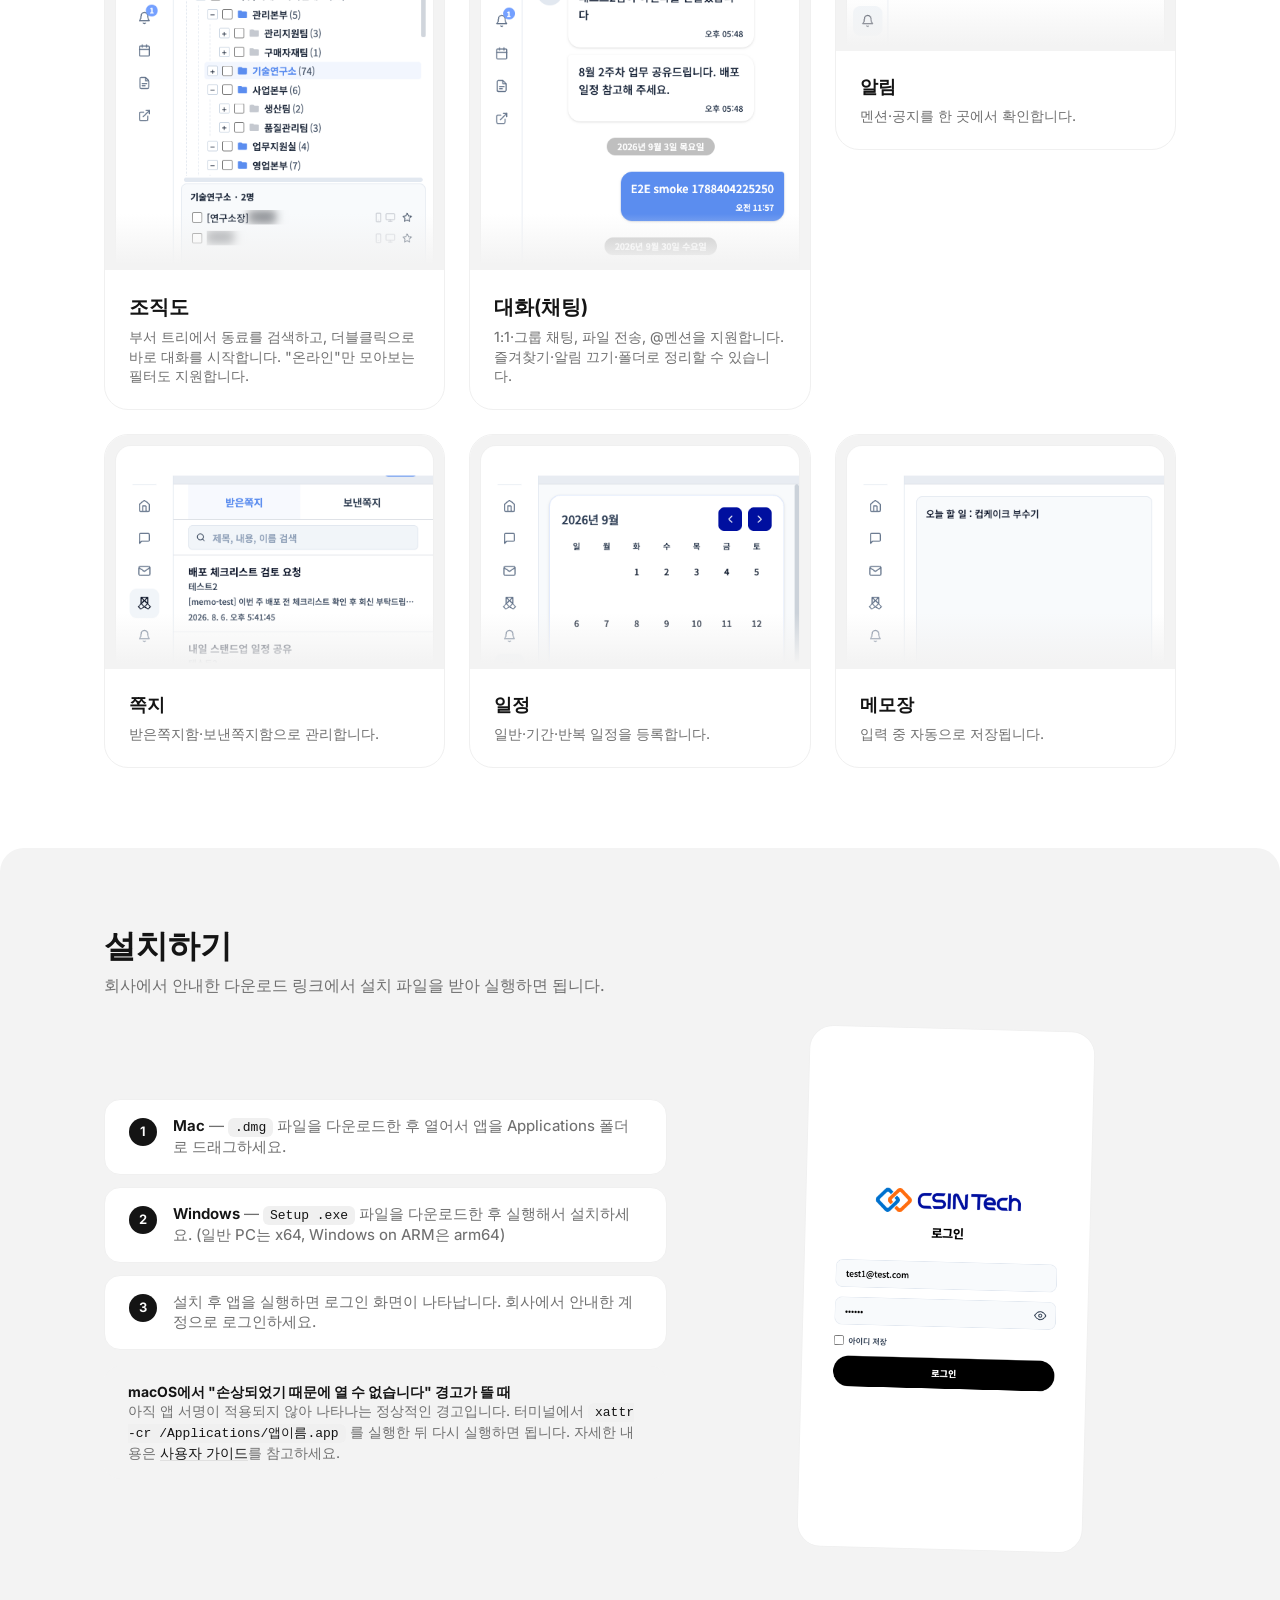
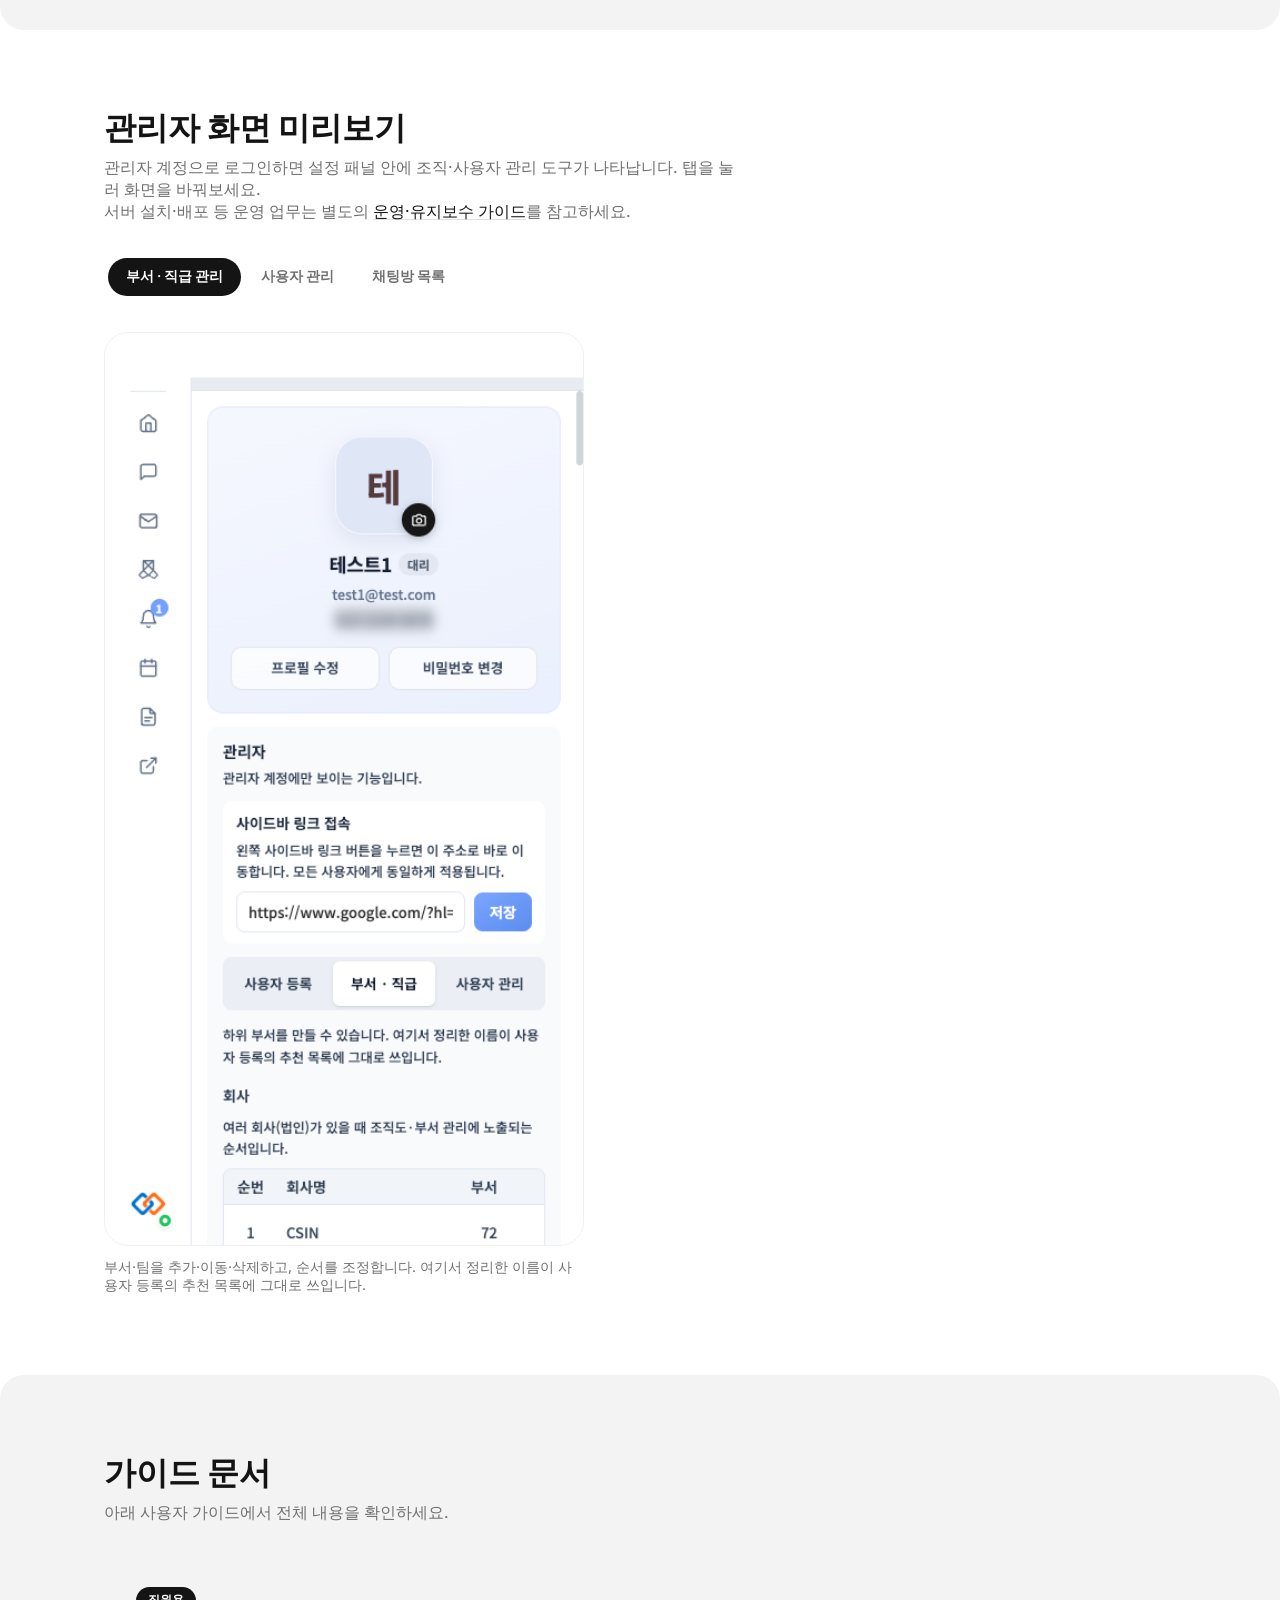
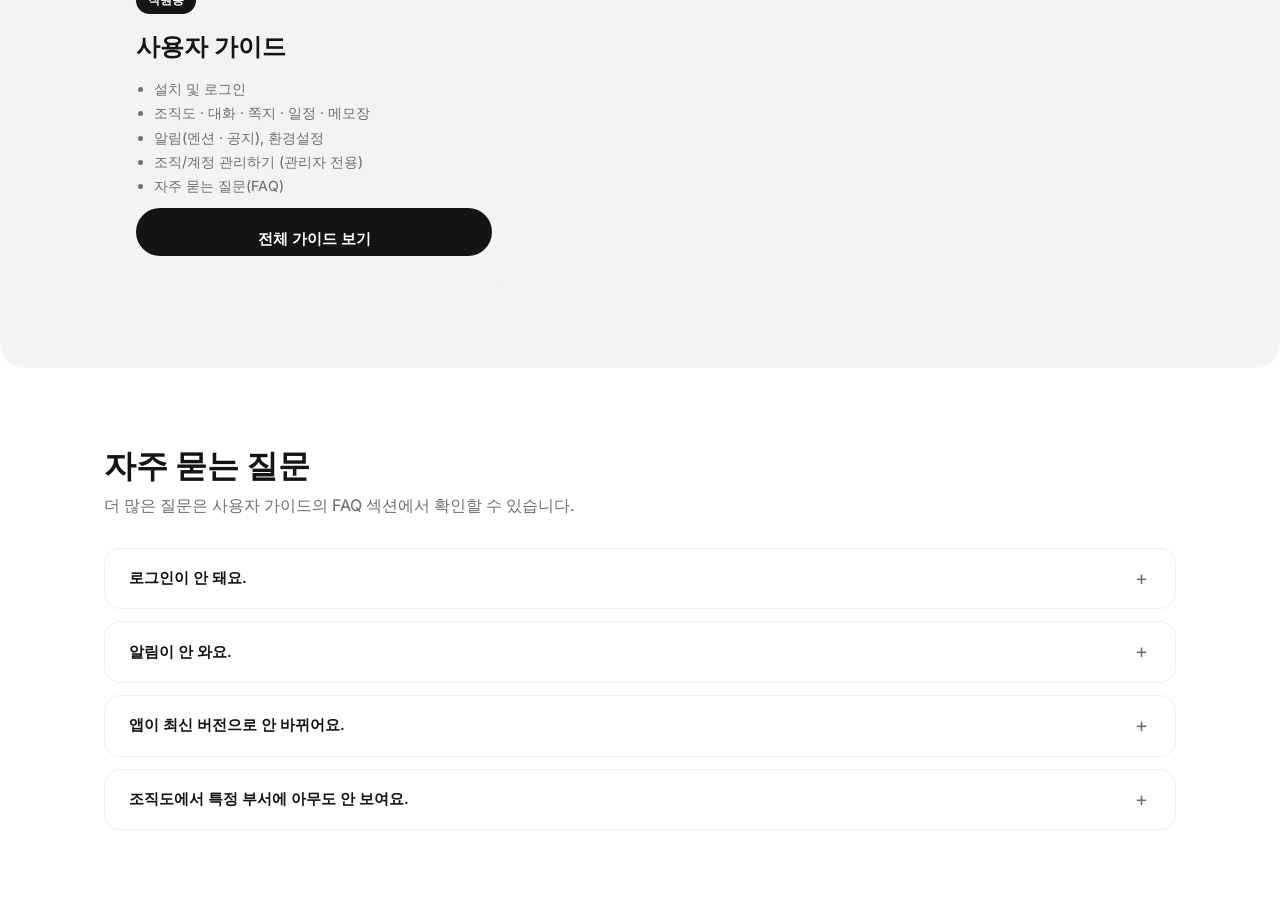
==== commit 595f01dc: "remove: 하단 풋터 제거 Co-Authored-By: Claude Sonnet 5 <noreply@anthropic.com>" ====
--- a/index.html
+++ b/index.html
@@ -225,30 +225,6 @@
     </div>
   </div>
 </section>
-
-<footer class="site-footer">
-  <div class="wrap">
-    <div class="wordmark">CSIN-Tech 메신저</div>
-    <p class="tagline">화면 캡처에 포함된 조직 구성원의 이름·이메일·연락처는 모두 모자이크(블러) 처리했습니다.</p>
-    <div class="cols">
-      <div class="links">
-        <span class="link-group-title">가이드</span>
-        <a href="user-guide.html">사용자 가이드</a>
-        <a href="https://emax-project.github.io/csintech-messenger-ops/">운영·유지보수 가이드</a>
-      </div>
-      <div class="links">
-        <span class="link-group-title">바로가기</span>
-        <a href="#features">주요 기능</a>
-        <a href="#install">설치</a>
-        <a href="#admin">관리자 기능</a>
-      </div>
-      <div class="links">
-        <span class="link-group-title">정보</span>
-        <span>Made with Claude Code</span>
-      </div>
-    </div>
-  </div>
-</footer>
 
 <script>
   // Segmented control demo switcher
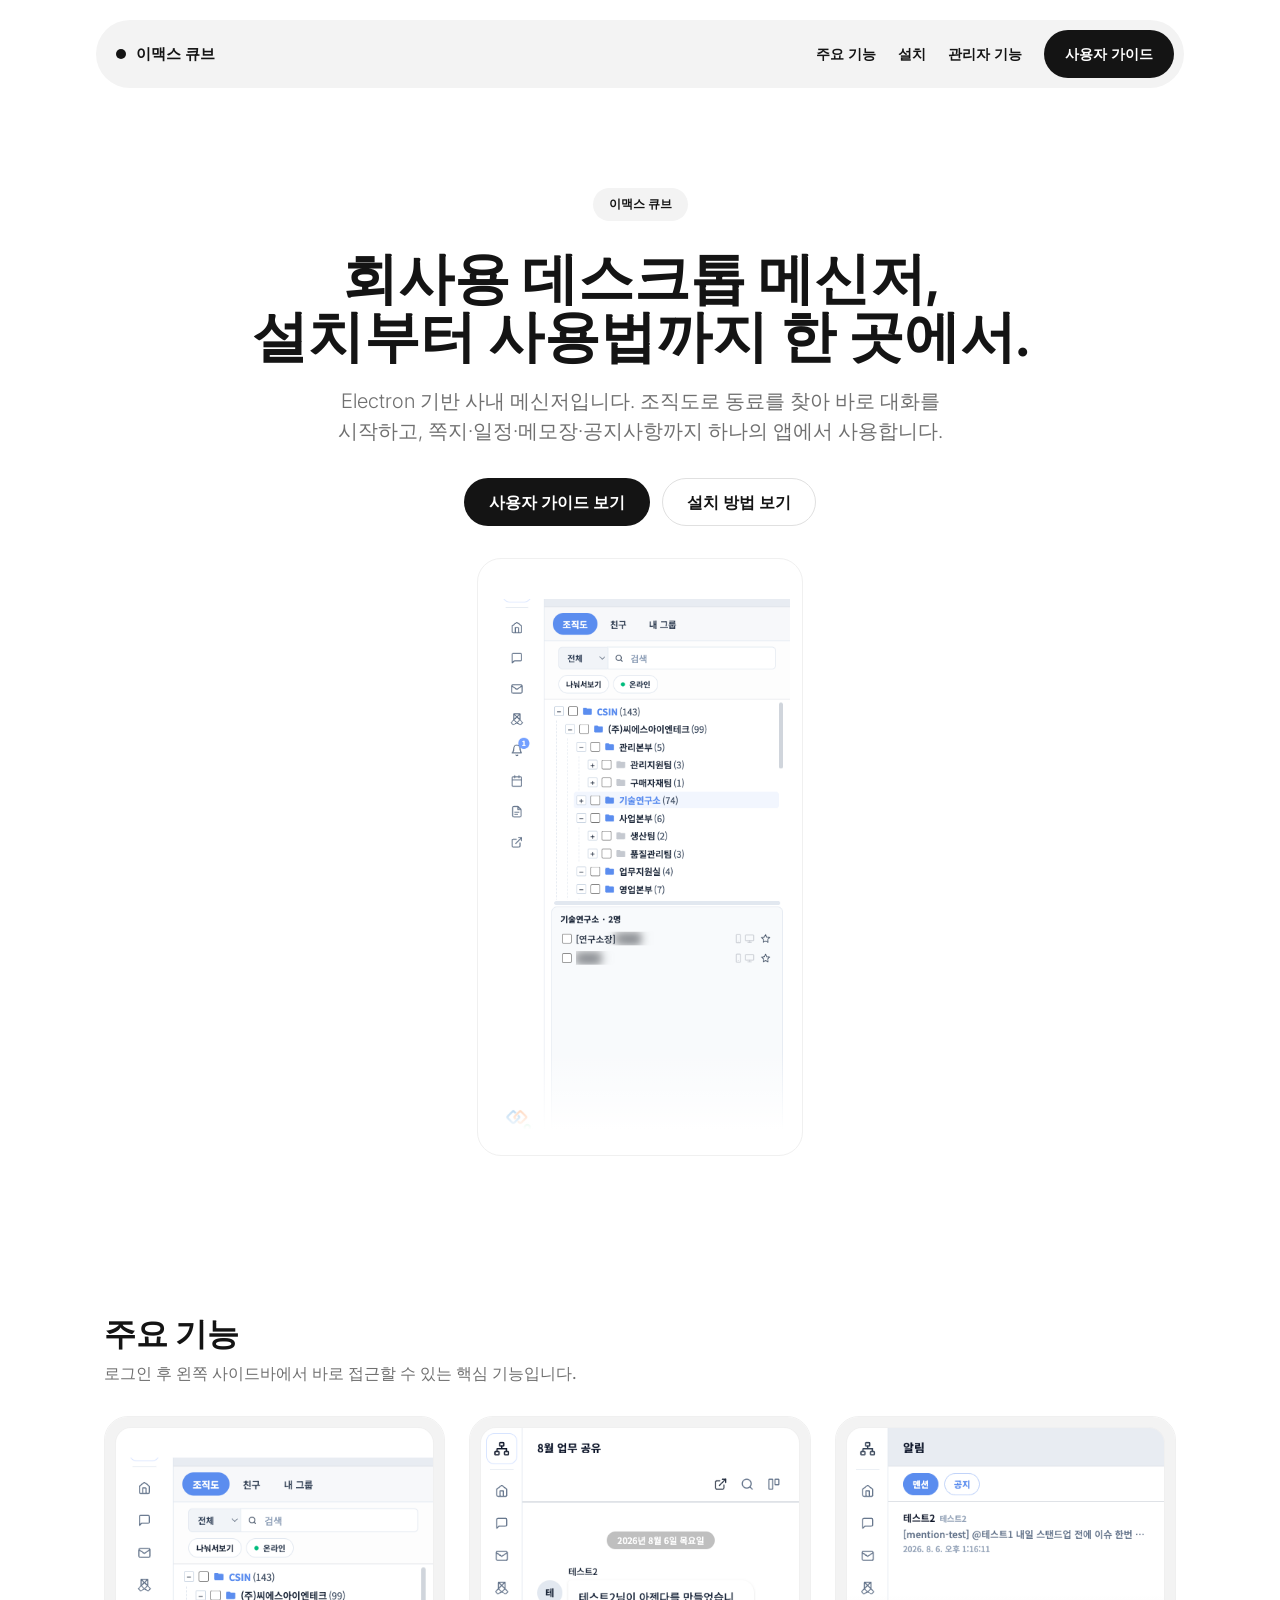
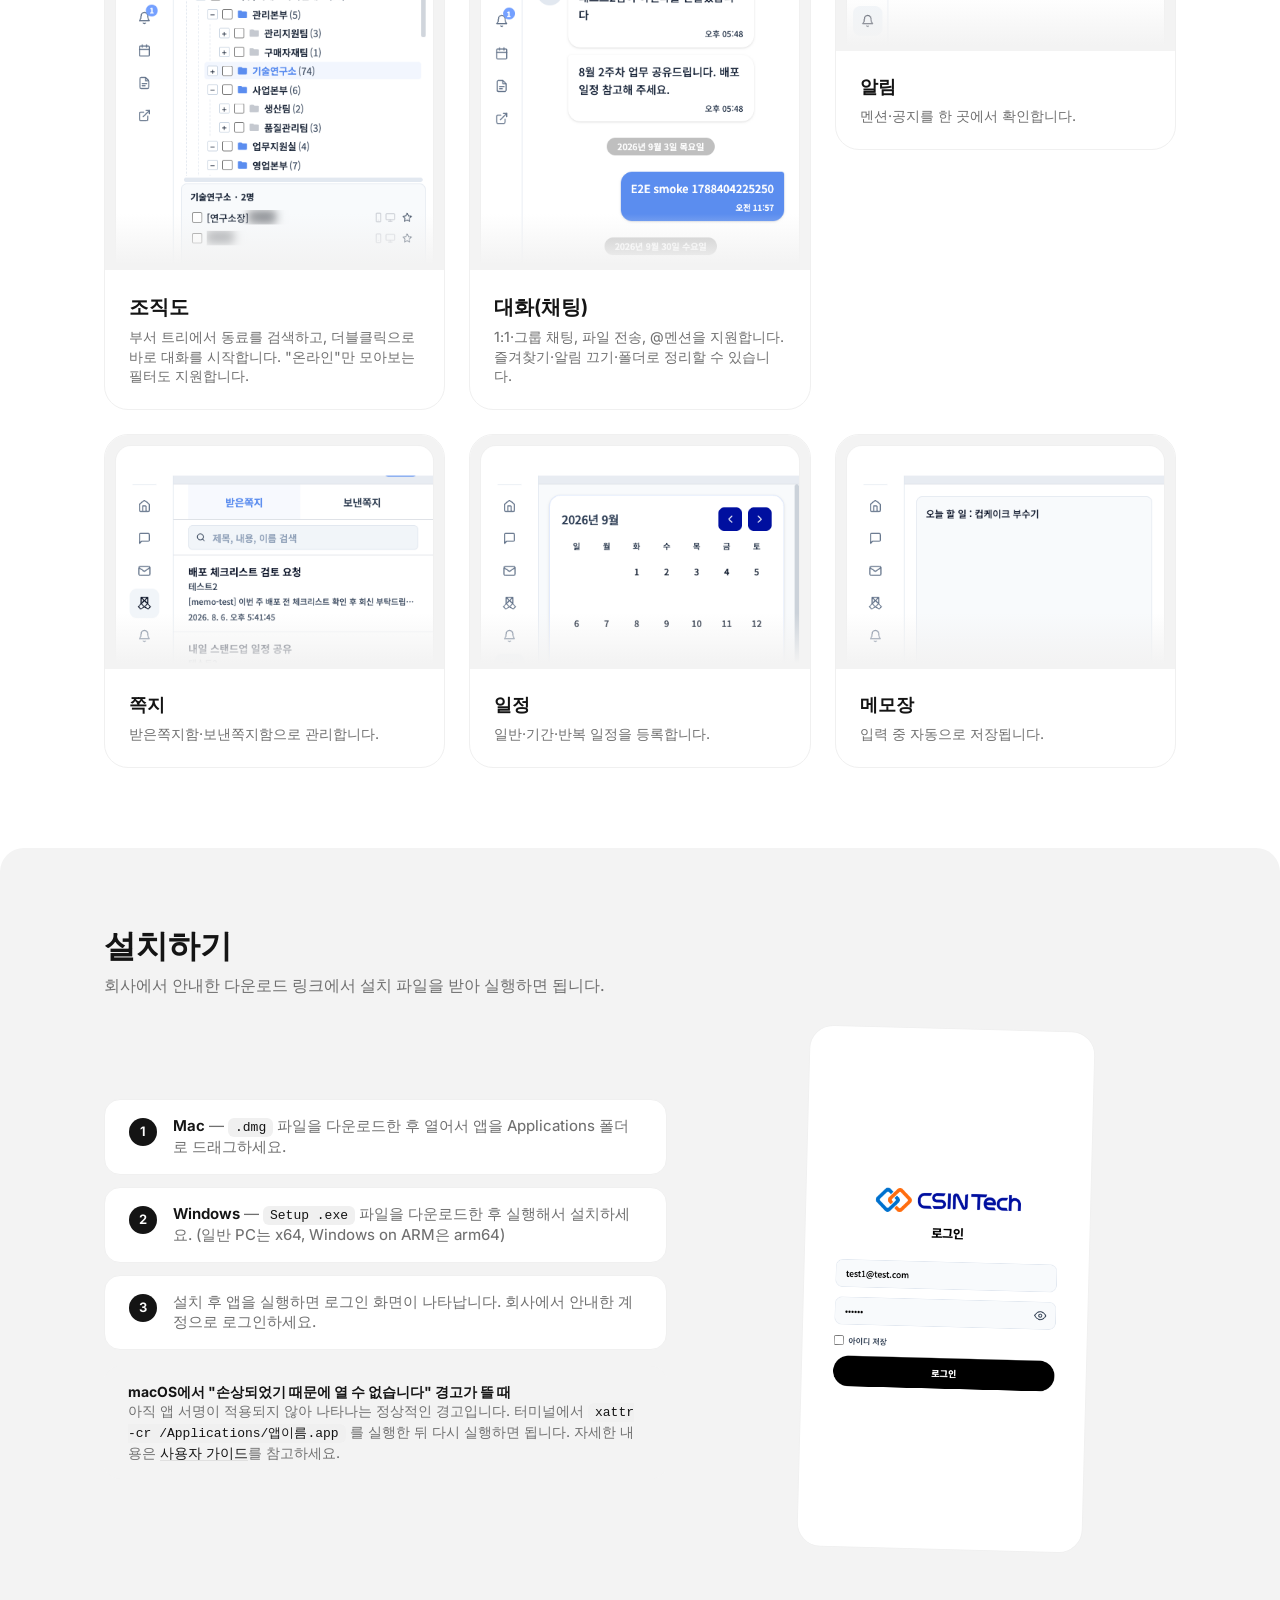
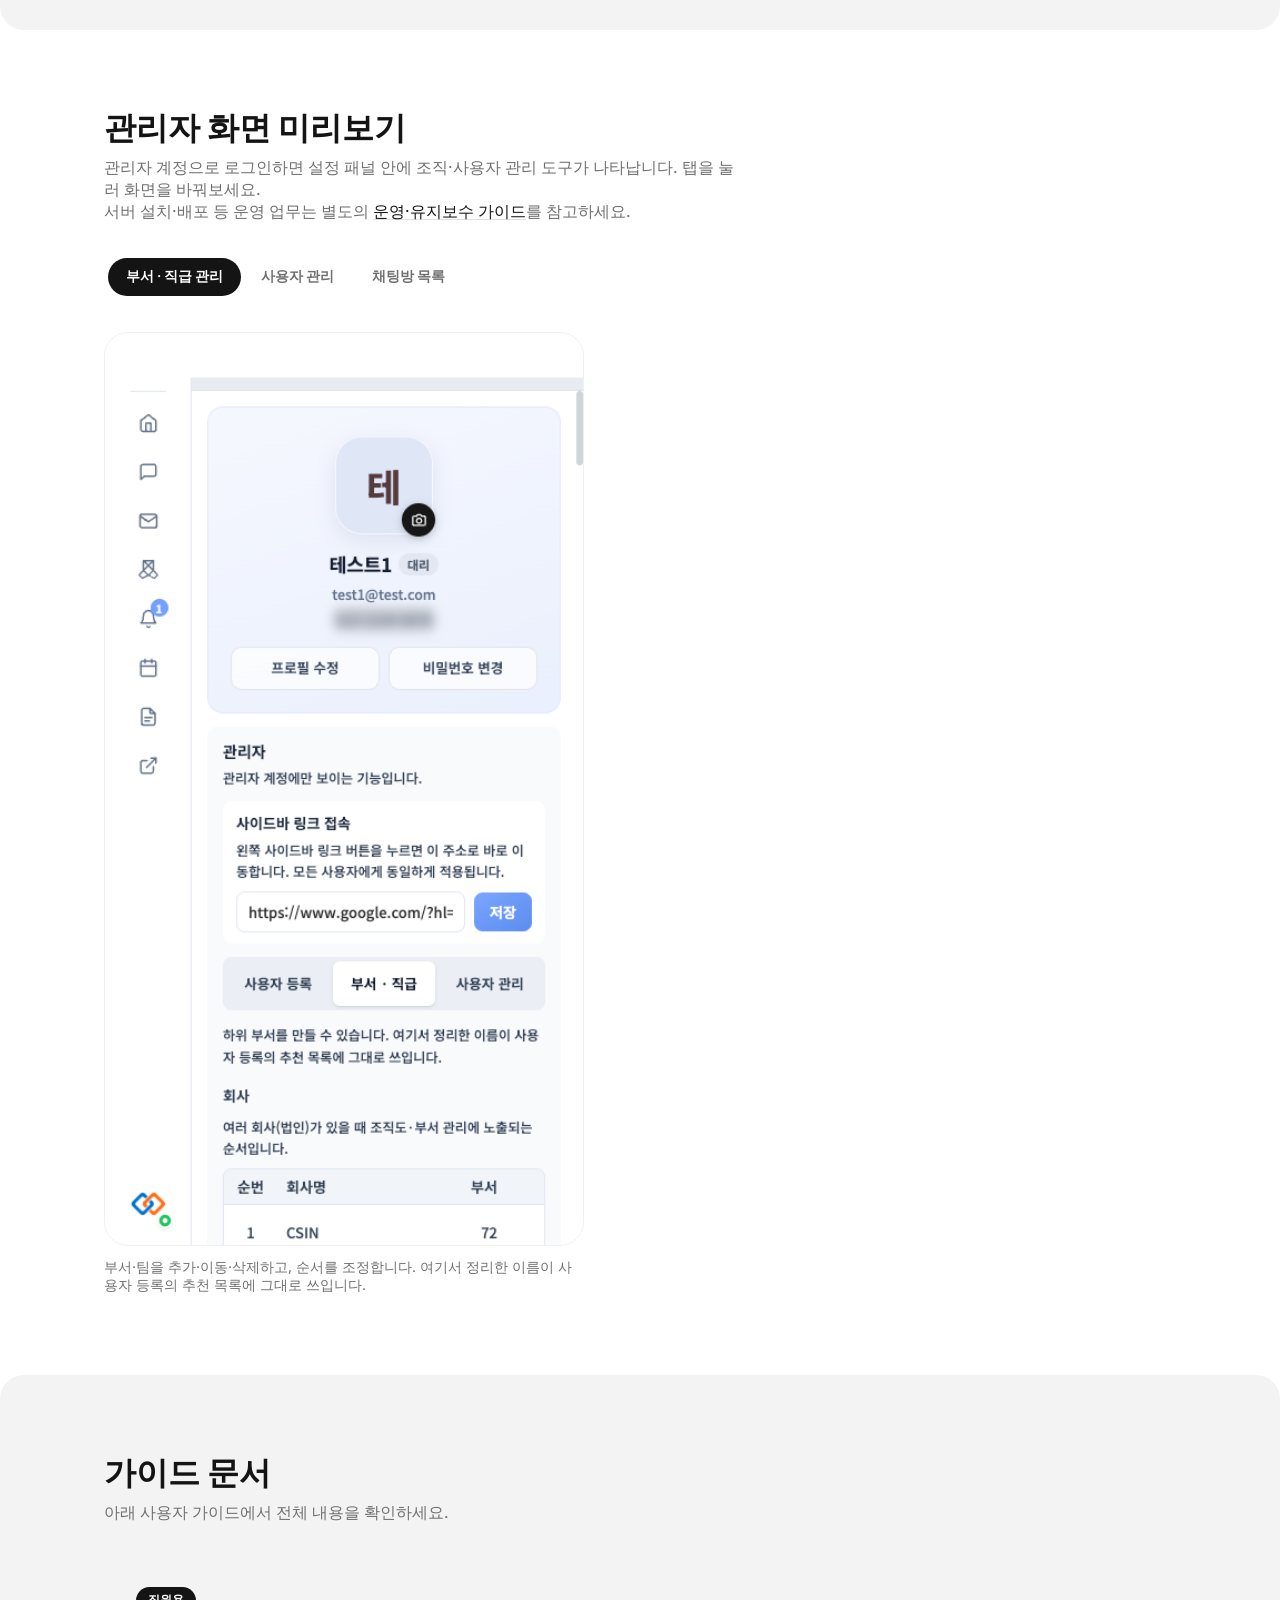
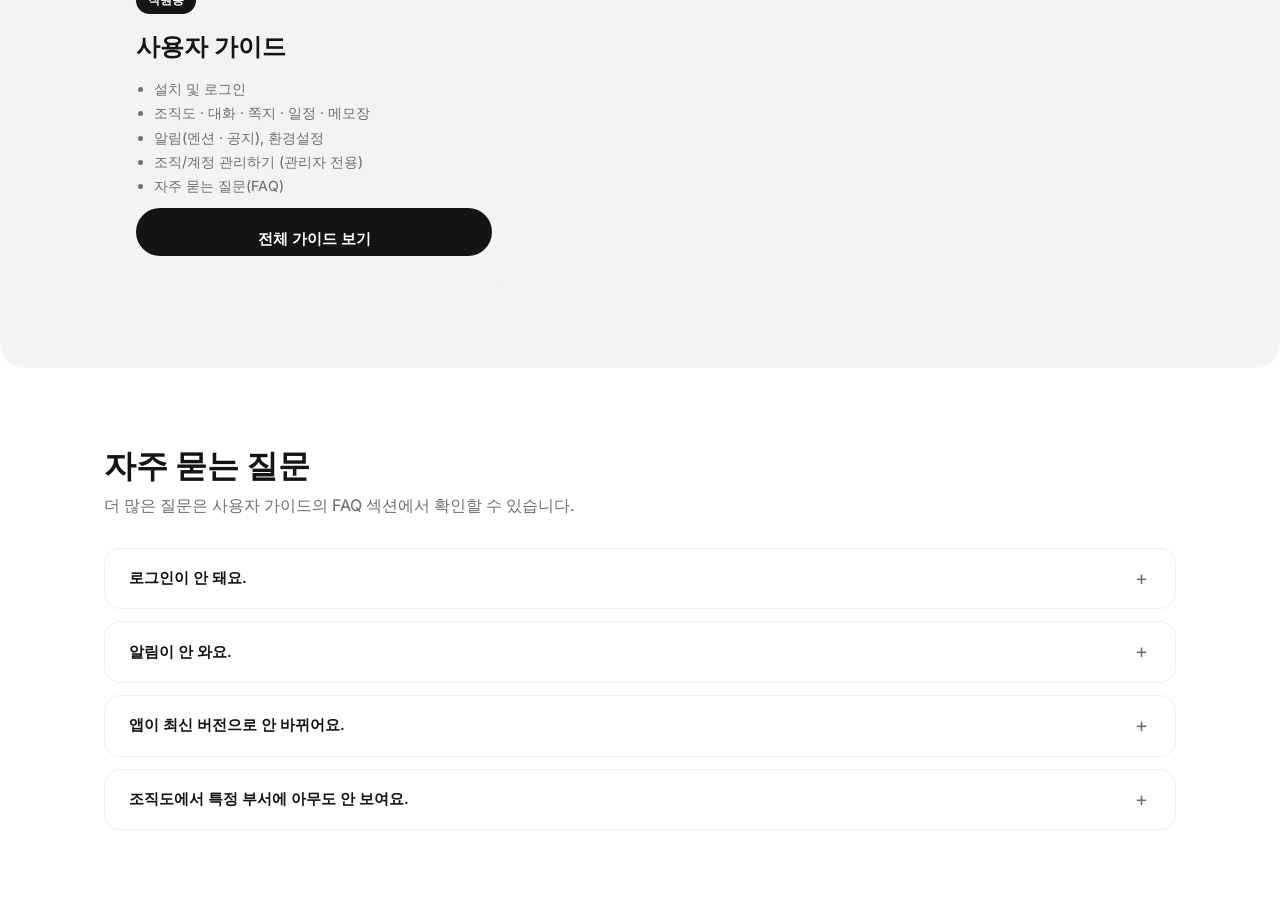
==== commit 058822a0: "rebrand: 사이트 네이밍을 CSIN-Tech 메신저 → 이맥스 큐브로 변경 타이틀·내비게이션 브랜드·히어로 뱃지 등 사이트 자체 표기만 바꿨다. 화면 캡처·본문 내용(실제 C" ====
--- a/index.html
+++ b/index.html
@@ -3,8 +3,8 @@
 <head>
 <meta charset="utf-8" />
 <meta name="viewport" content="width=device-width, initial-scale=1" />
-<title>CSIN-Tech 메신저 가이드</title>
-<meta name="description" content="CSIN-Tech 메신저 사용자 가이드 — 설치부터 조직도·대화·쪽지·일정 사용법까지." />
+<title>이맥스 큐브 가이드</title>
+<meta name="description" content="이맥스 큐브 사용자 가이드 — 설치부터 조직도·대화·쪽지·일정 사용법까지." />
 <link rel="preconnect" href="https://fonts.googleapis.com" />
 <link rel="preconnect" href="https://fonts.gstatic.com" crossorigin />
 <link href="https://fonts.googleapis.com/css2?family=Inter:wght@300;450;600;650&display=swap" rel="stylesheet" />
@@ -14,7 +14,7 @@
 
 <nav class="nav">
   <div class="nav-pill">
-    <a class="nav-brand" href="index.html"><span class="dot"></span> CSIN-Tech 메신저</a>
+    <a class="nav-brand" href="index.html"><span class="dot"></span> 이맥스 큐브</a>
     <div class="nav-links">
       <a href="#features">주요 기능</a>
       <a href="#install">설치</a>
@@ -26,7 +26,7 @@
 
 <header class="hero">
   <div class="wrap">
-    <span class="eyebrow">CSIN-Tech 메신저</span>
+    <span class="eyebrow">이맥스 큐브</span>
     <h1>회사용 데스크톱 메신저,<br />설치부터 사용법까지 한 곳에서.</h1>
     <p class="lead">
       Electron 기반 사내 메신저입니다. 조직도로 동료를 찾아 바로 대화를 시작하고,
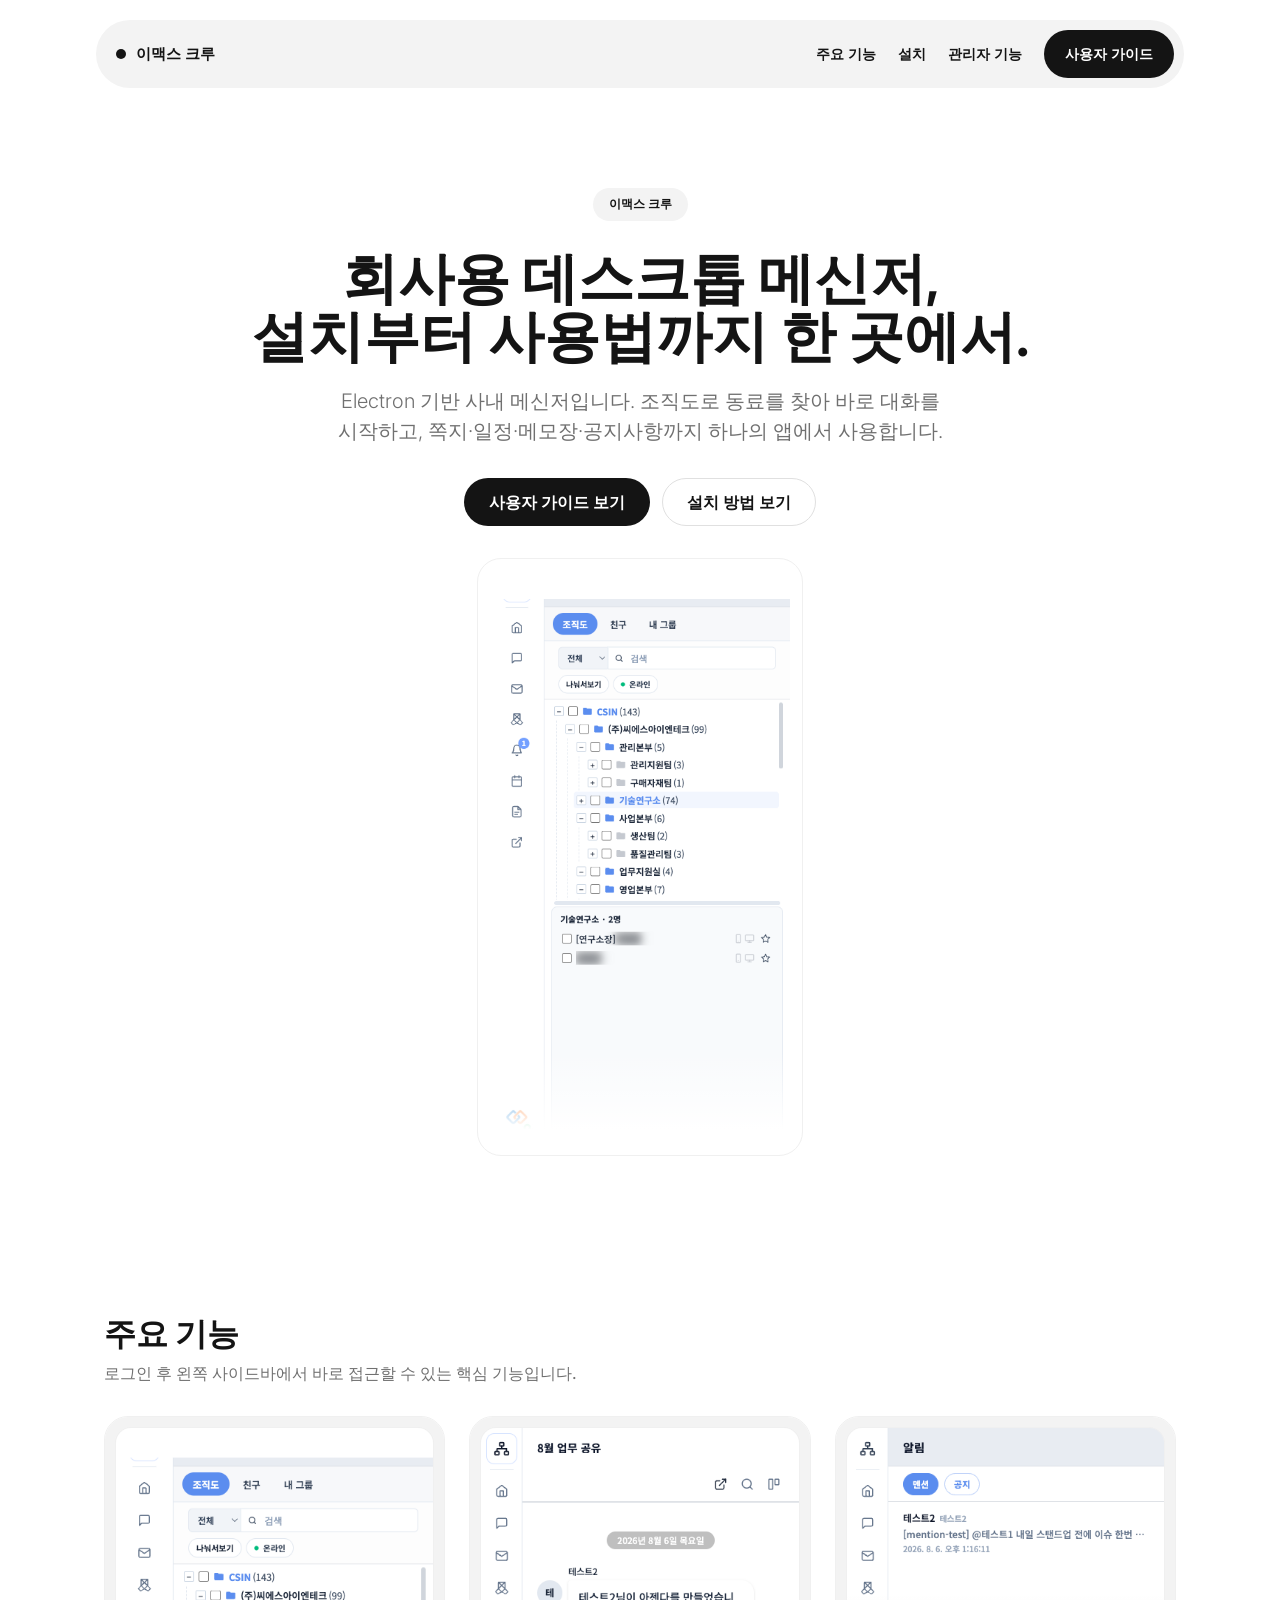
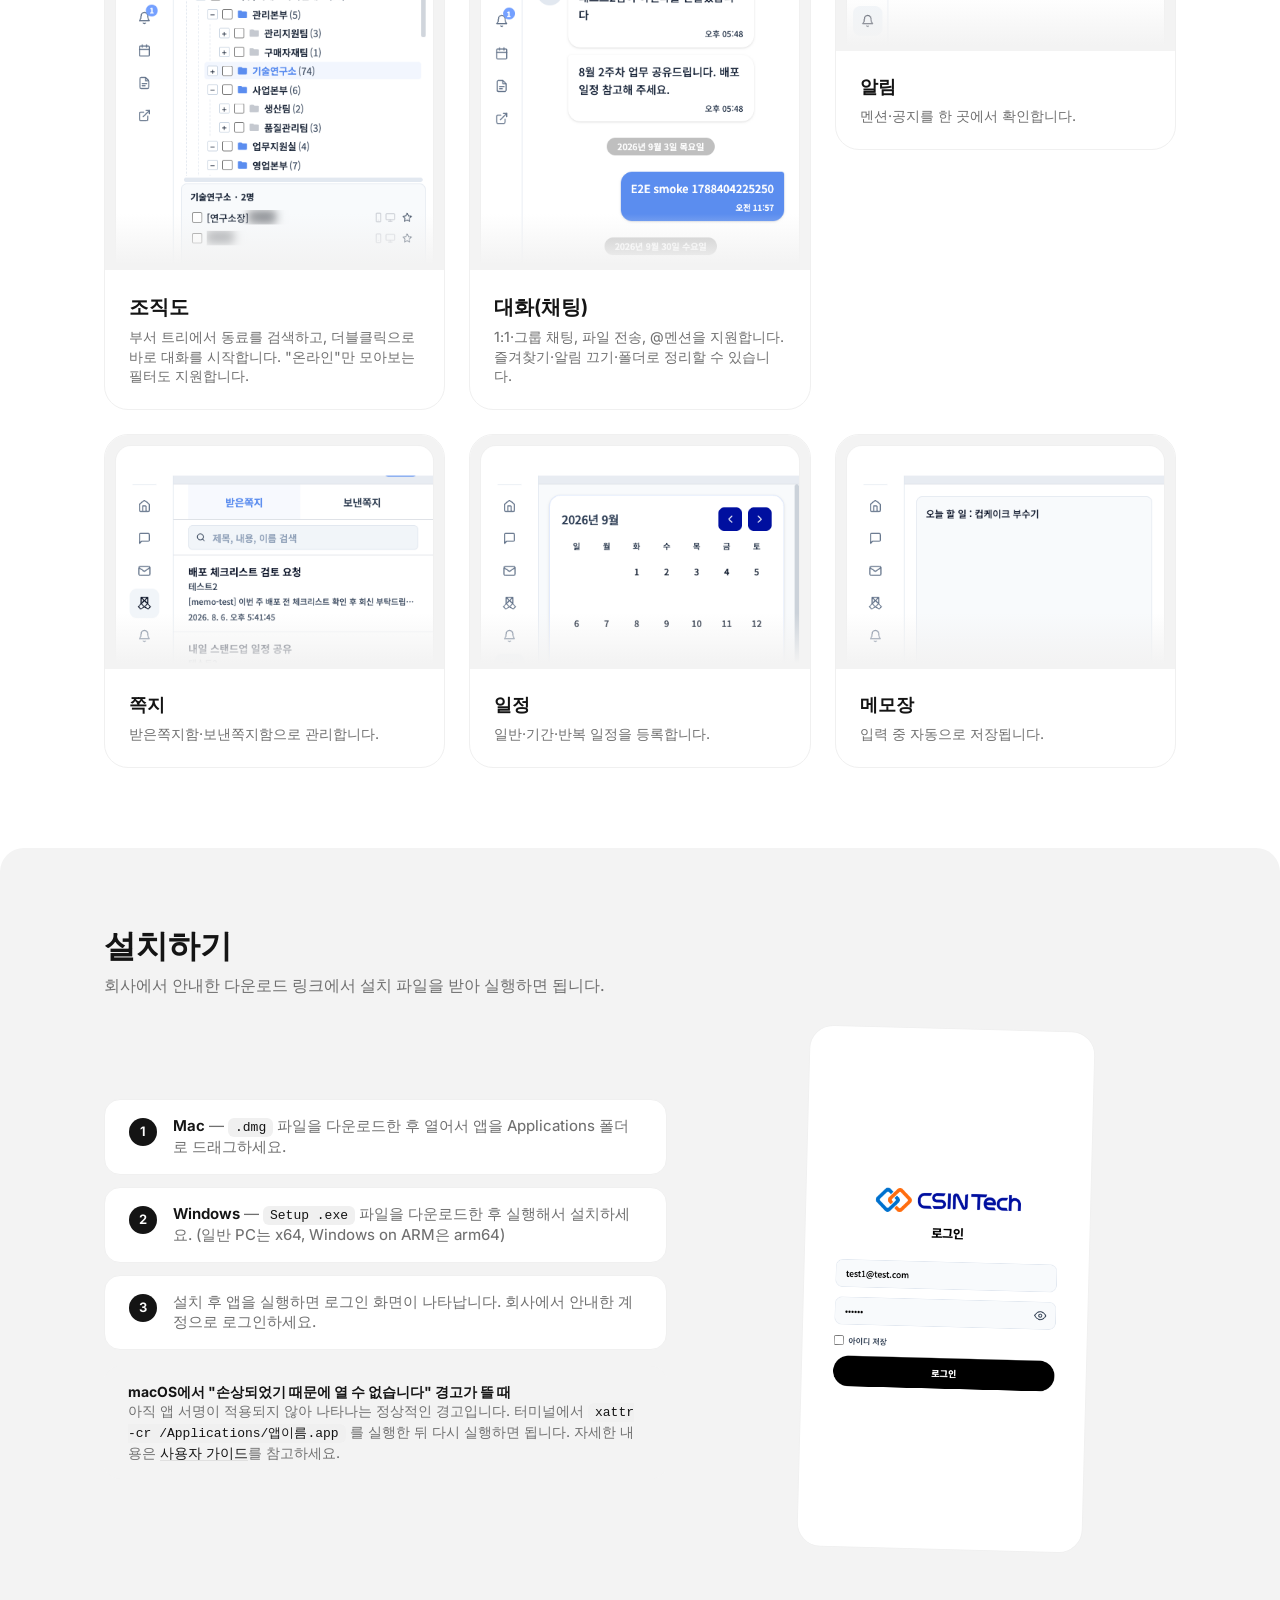
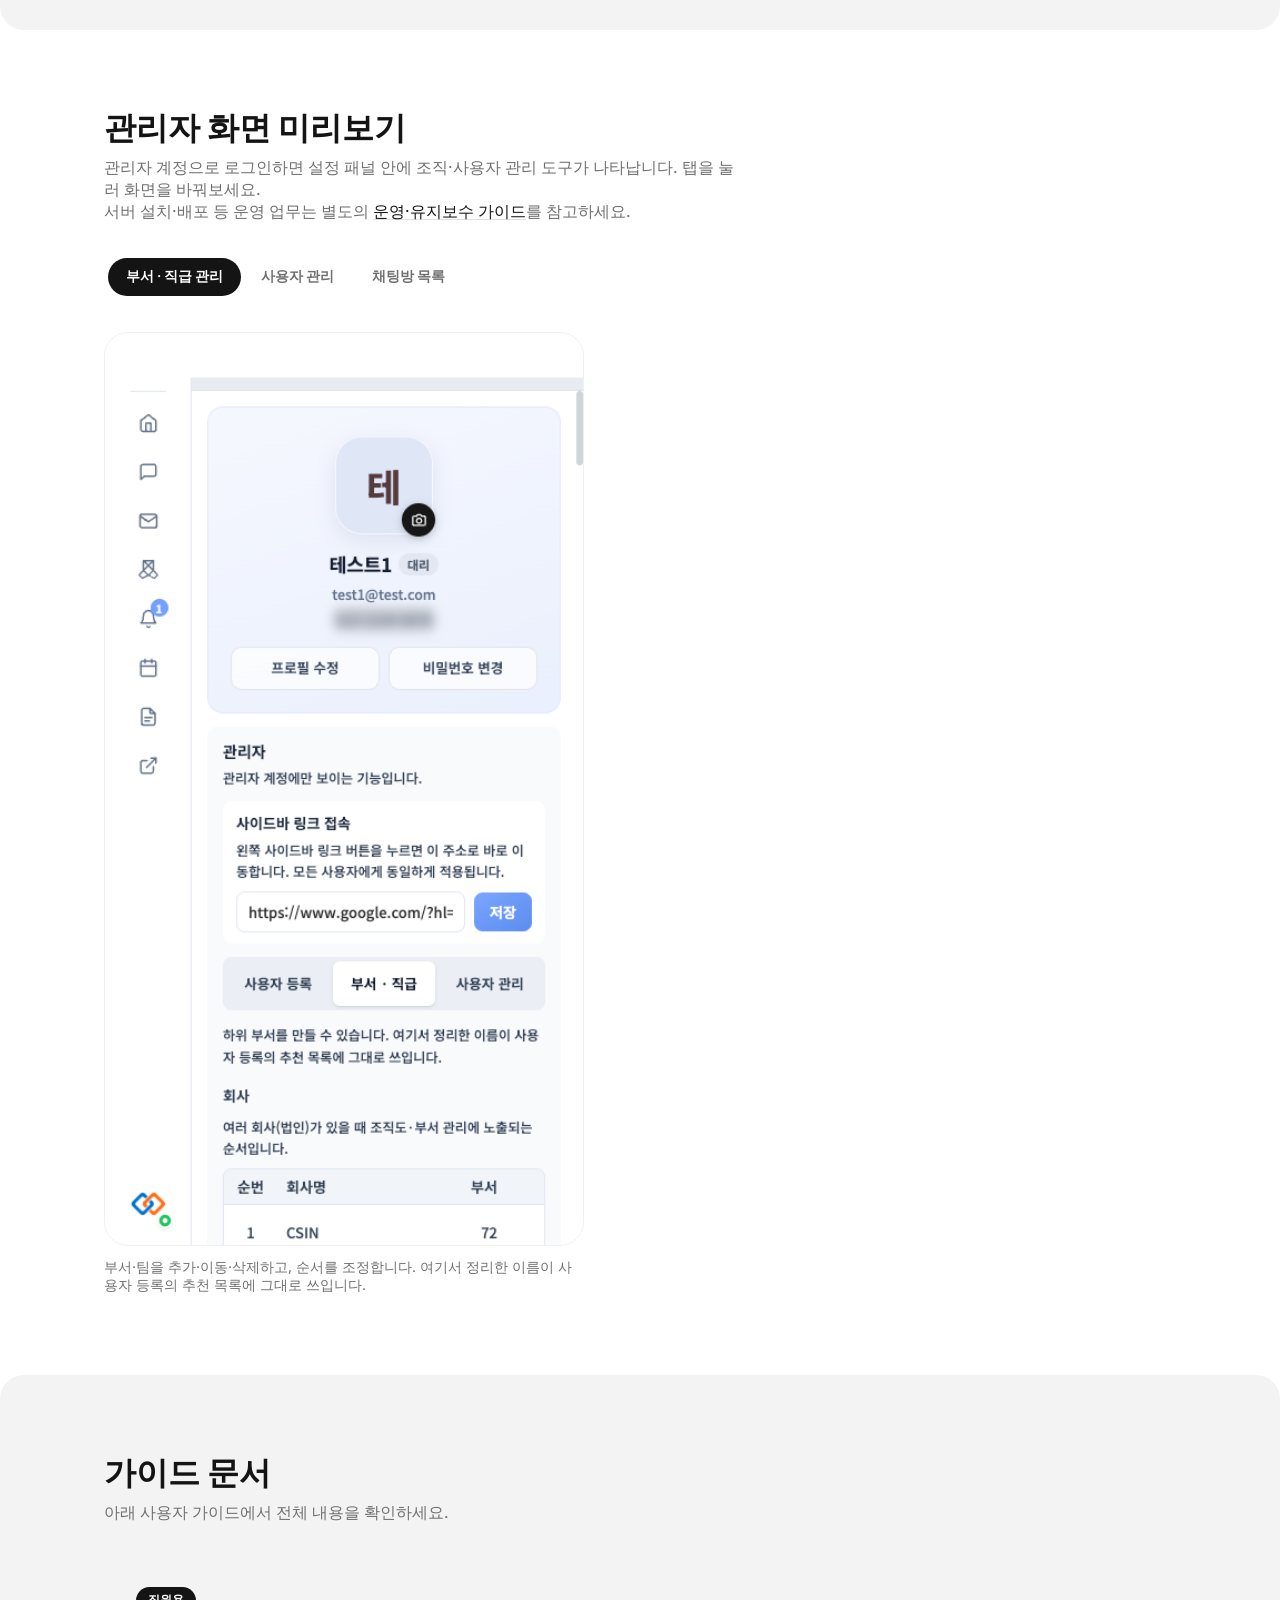
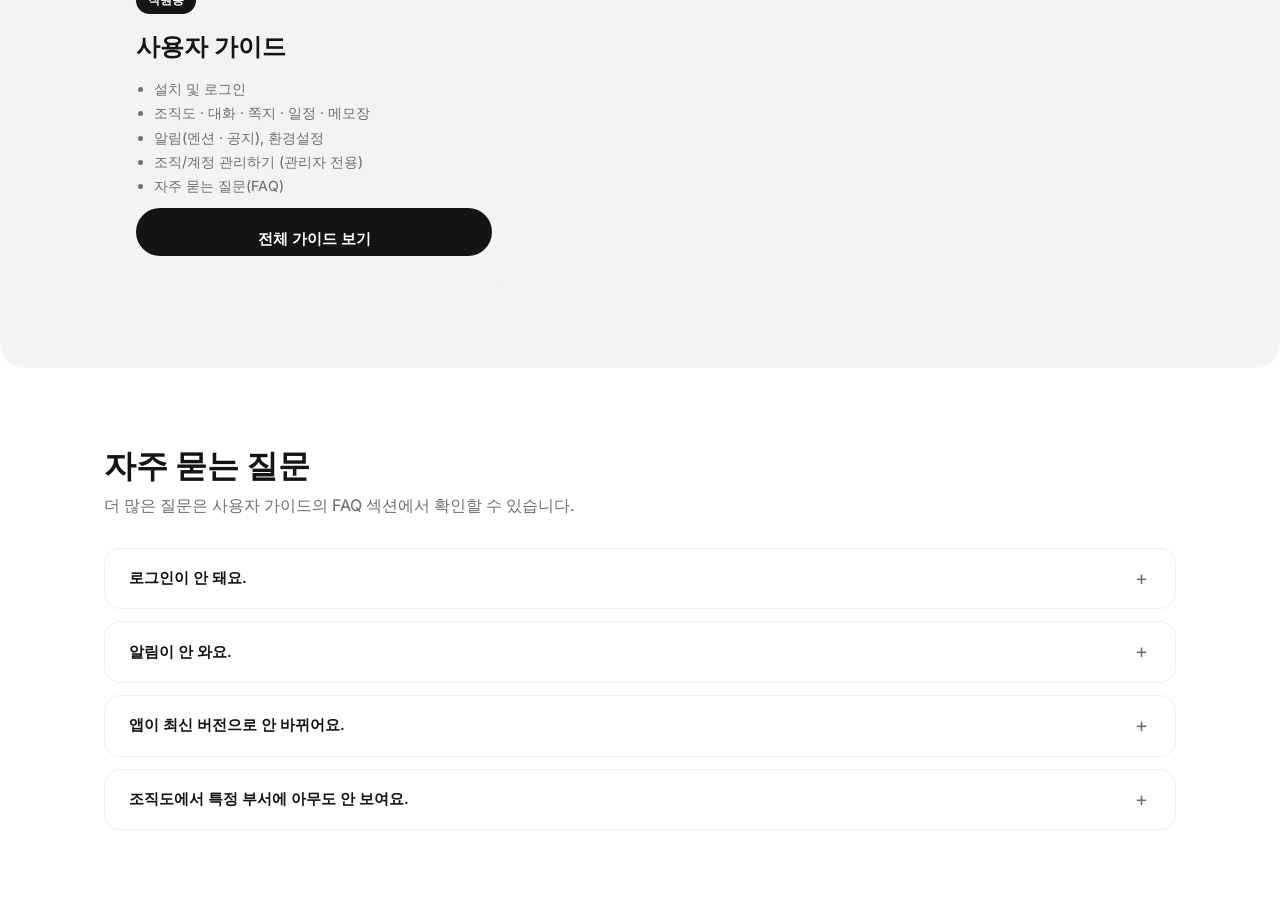
==== commit 8d152204: "브랜딩 변경: 이맥스 큐브 → 이맥스 크루 Co-Authored-By: Claude Sonnet 5.5 <noreply@anthropic.com>" ====
--- a/index.html
+++ b/index.html
@@ -3,8 +3,8 @@
 <head>
 <meta charset="utf-8" />
 <meta name="viewport" content="width=device-width, initial-scale=1" />
-<title>이맥스 큐브 가이드</title>
-<meta name="description" content="이맥스 큐브 사용자 가이드 — 설치부터 조직도·대화·쪽지·일정 사용법까지." />
+<title>이맥스 크루 가이드</title>
+<meta name="description" content="이맥스 크루 사용자 가이드 — 설치부터 조직도·대화·쪽지·일정 사용법까지." />
 <link rel="preconnect" href="https://fonts.googleapis.com" />
 <link rel="preconnect" href="https://fonts.gstatic.com" crossorigin />
 <link href="https://fonts.googleapis.com/css2?family=Inter:wght@300;450;600;650&display=swap" rel="stylesheet" />
@@ -14,7 +14,7 @@
 
 <nav class="nav">
   <div class="nav-pill">
-    <a class="nav-brand" href="index.html"><span class="dot"></span> 이맥스 큐브</a>
+    <a class="nav-brand" href="index.html"><span class="dot"></span> 이맥스 크루</a>
     <div class="nav-links">
       <a href="#features">주요 기능</a>
       <a href="#install">설치</a>
@@ -26,7 +26,7 @@
 
 <header class="hero">
   <div class="wrap">
-    <span class="eyebrow">이맥스 큐브</span>
+    <span class="eyebrow">이맥스 크루</span>
     <h1>회사용 데스크톱 메신저,<br />설치부터 사용법까지 한 곳에서.</h1>
     <p class="lead">
       Electron 기반 사내 메신저입니다. 조직도로 동료를 찾아 바로 대화를 시작하고,
